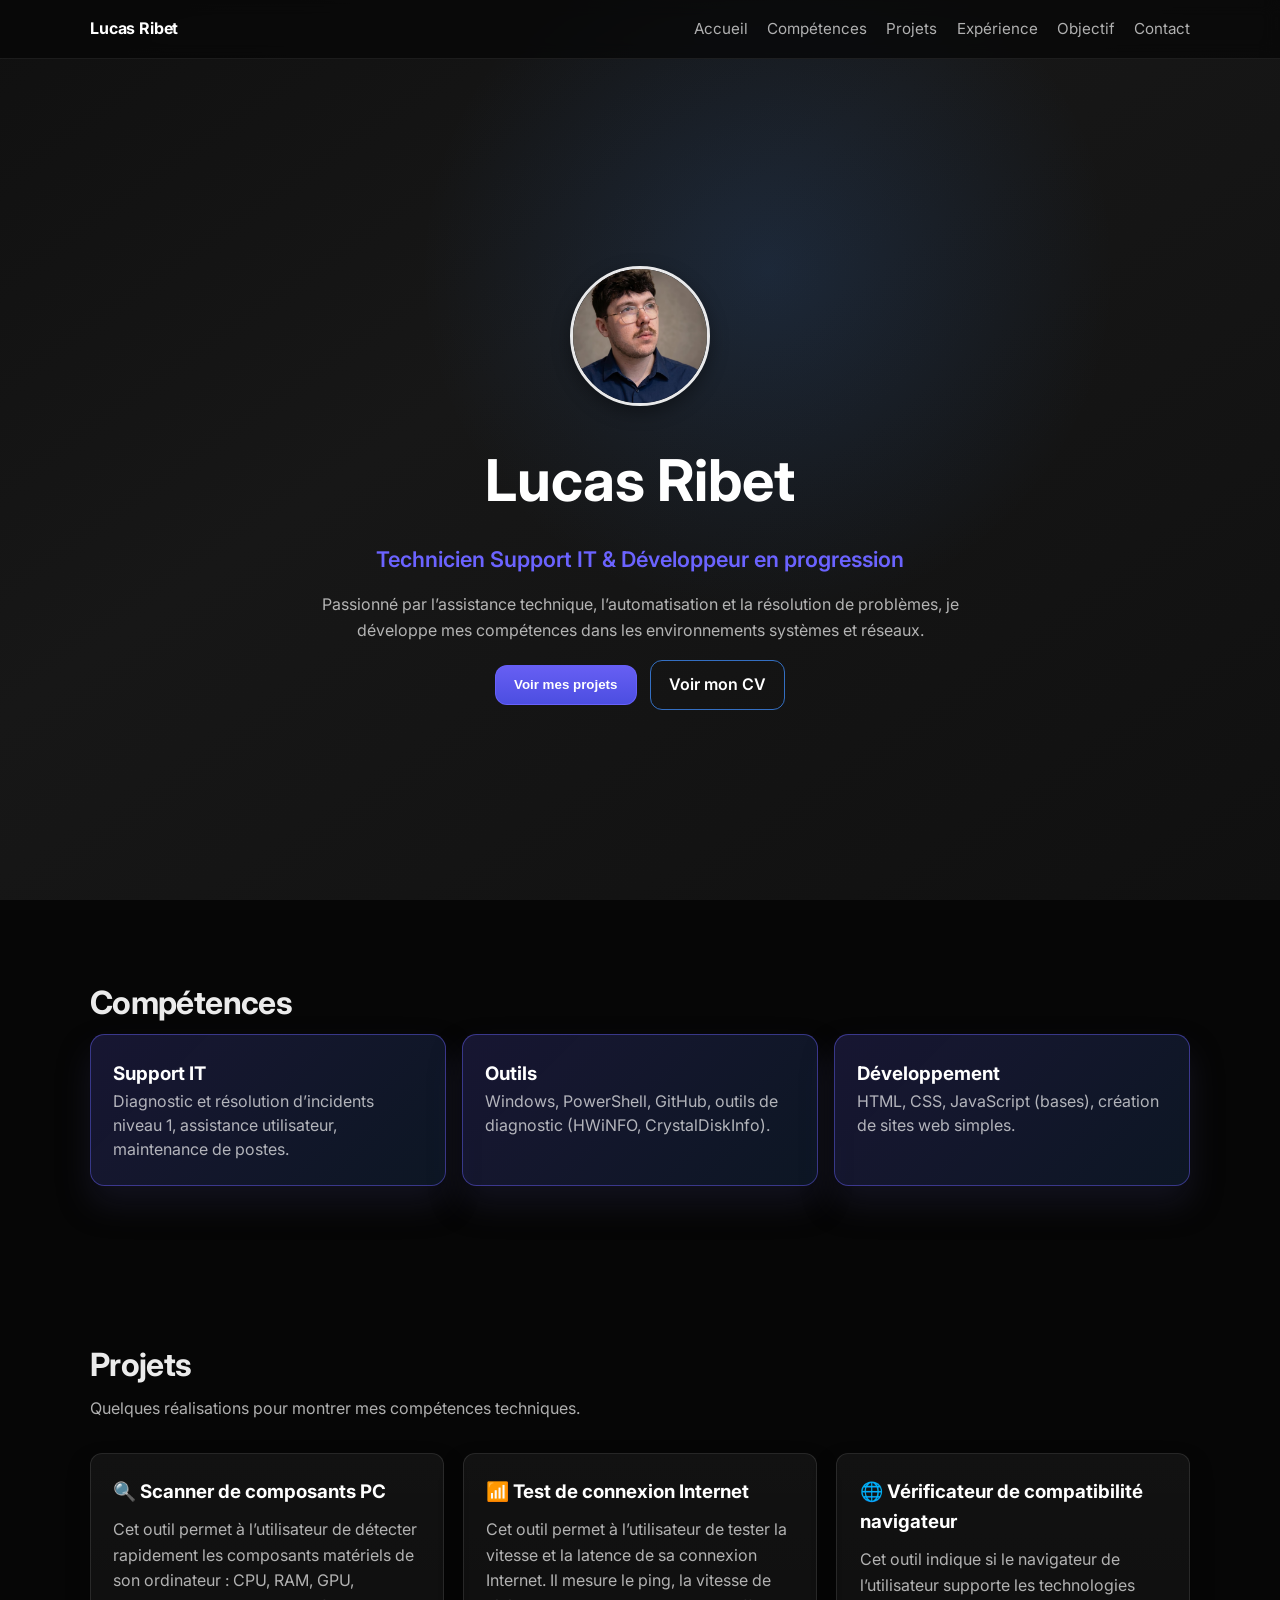
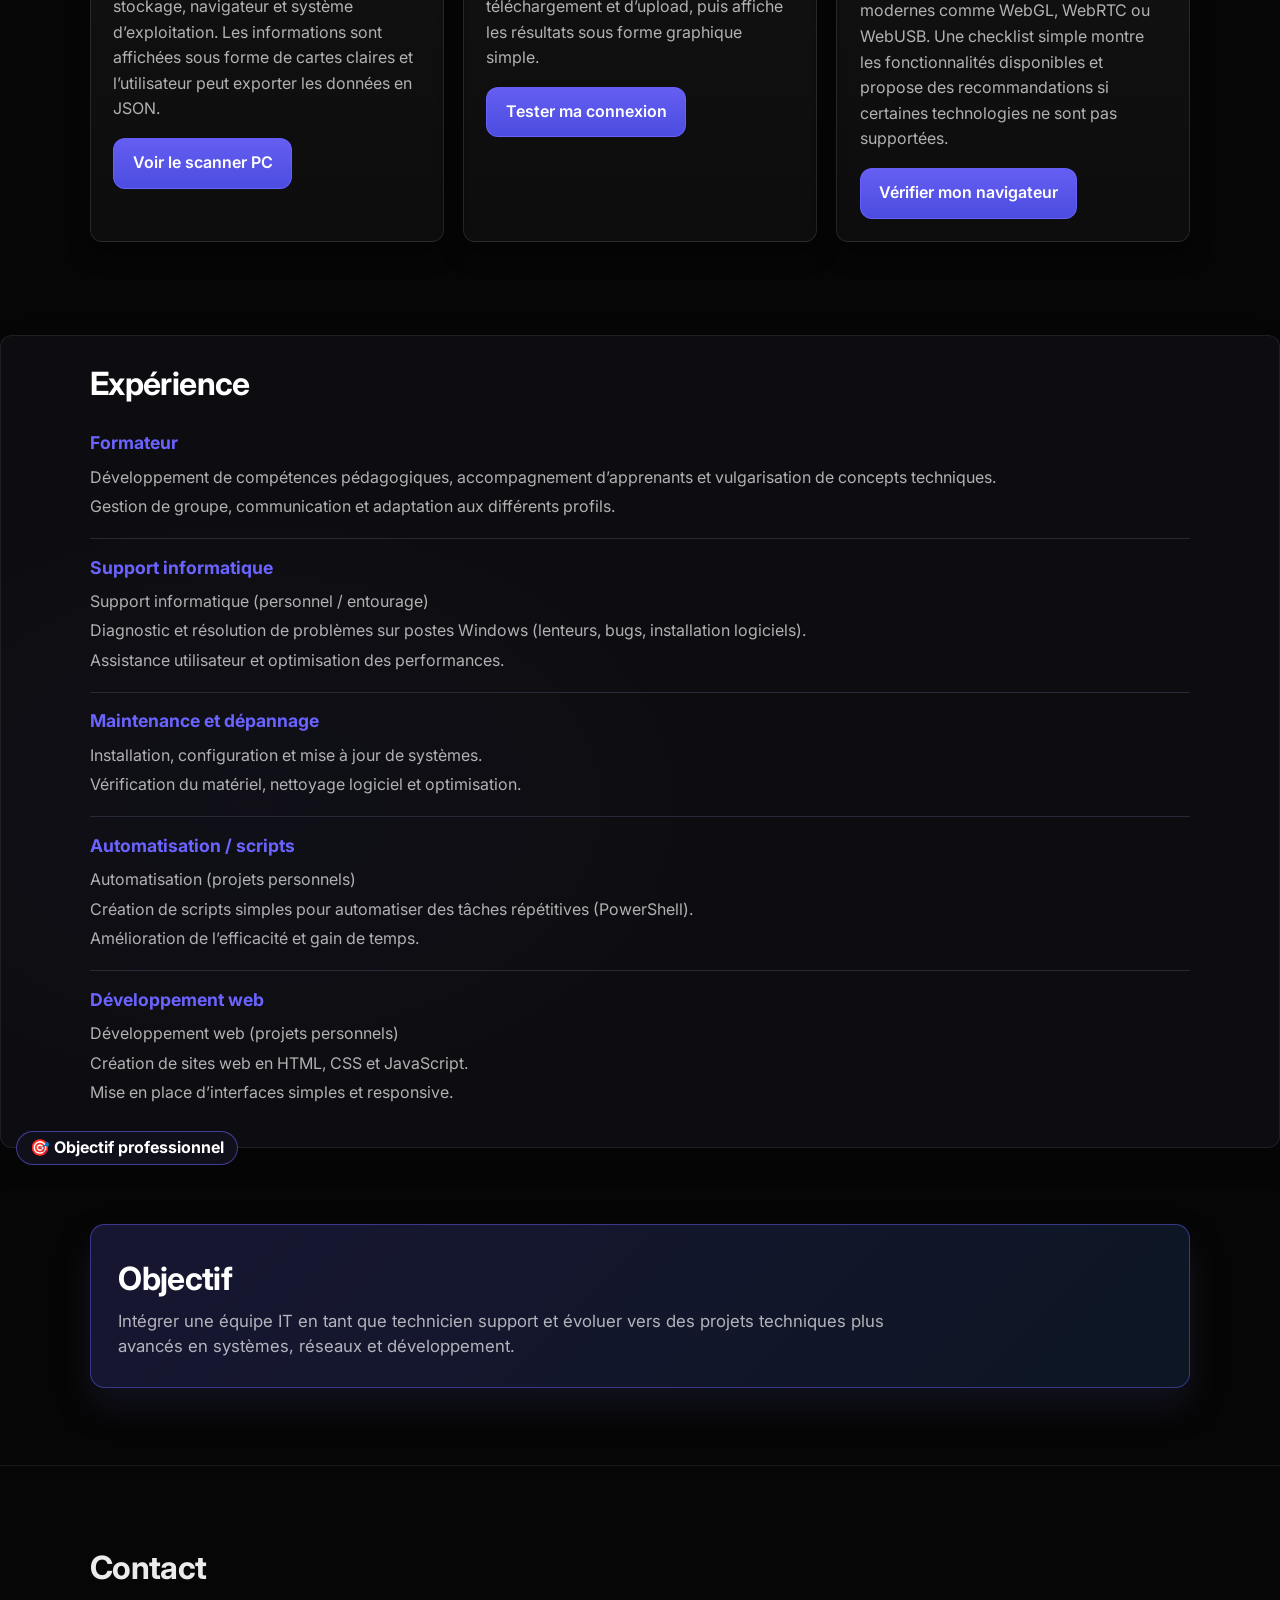
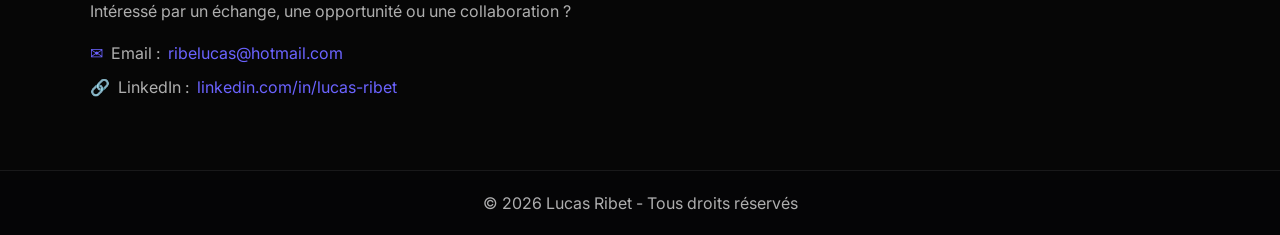
==== index.html @ 51b21b10 "cv5" ====
<!doctype html>
<html lang="fr">
  <head>
    <meta charset="UTF-8" />
    <meta name="viewport" content="width=device-width, initial-scale=1.0" />
    <title>Lucas Ribet - Technicien Support IT</title>
    <meta name="theme-color" content="#060606" />
    <link rel="preconnect" href="https://fonts.googleapis.com" />
    <link rel="preconnect" href="https://fonts.gstatic.com" crossorigin />
    <link
      href="https://fonts.googleapis.com/css2?family=Inter:wght@400;500;600;700;800&display=swap"
      rel="stylesheet"
    />
    <link rel="stylesheet" href="css/style.css" />
  </head>
  <body>
    <header class="navbar">
      <div class="container nav-inner">
        <a href="#" class="logo">Lucas Ribet</a>
        <nav>
          <a href="#hero" class="nav-link">Accueil</a>
          <a href="#skills" class="nav-link">Compétences</a>
          <a href="#projects" class="nav-link">Projets</a>
          <a href="#experience" class="nav-link">Expérience</a>
          <a href="#objective" class="nav-link">Objectif</a>
          <a href="#contact" class="nav-link">Contact</a>
        </nav>
        <button id="mobile-menu" aria-label="Ouvrir menu mobile">☰</button>
      </div>
    </header>

    <main>
      <!-- SECTION HERO -->
      <section id="hero" class="hero reveal">
        <div class="overlay"></div>
        <div class="hero-content container">
          <img
            src="img/ma_photo.png"
            alt="Photo de Lucas Ribet"
            class="profile-img"
          />
          <h1>Lucas Ribet</h1>
          <p class="subtitle">
            Technicien Support IT & Développeur en progression
          </p>
          <p class="description">
            Passionné par l’assistance technique, l’automatisation et la
            résolution de problèmes, je développe mes compétences dans les
            environnements systèmes et réseaux.
          </p>
          <div class="hero-buttons">
            <button id="btn-projects" class="btn primary">
              Voir mes projets
            </button>
            <a
              href="img/CV_Support_IT_Ribet.jpg"
              target="_blank"
              rel="noopener noreferrer"
              class="btn secondary"
              >Voir mon CV</a
            >
          </div>
        </div>
      </section>

      <!-- SECTION COMPETENCES -->
      <section id="skills" class="skills reveal">
        <div class="container">
          <h2>Compétences</h2>
          <div class="skill-grid">
            <article class="skill-card">
              <h3>Support IT</h3>
              <p>
                Diagnostic et résolution d’incidents niveau 1, assistance
                utilisateur, maintenance de postes.
              </p>
            </article>
            <article class="skill-card">
              <h3>Outils</h3>
              <p>
                Windows, PowerShell, GitHub, outils de diagnostic (HWiNFO,
                CrystalDiskInfo).
              </p>
            </article>
            <article class="skill-card">
              <h3>Développement</h3>
              <p>
                HTML, CSS, JavaScript (bases), création de sites web simples.
              </p>
            </article>
          </div>
        </div>
      </section>

      <!-- SECTION PROJETS -->
      <section id="projects" class="projects">
        <div class="container">
          <h2>Projets</h2>
          <p class="section-intro">
            Quelques réalisations pour montrer mes compétences techniques.
          </p>
          <div class="cards">
            <article class="card reveal">
              <h3>🔍 Scanner de composants PC</h3>
              <p>
                Cet outil permet à l’utilisateur de détecter rapidement les
                composants matériels de son ordinateur : CPU, RAM, GPU,
                stockage, navigateur et système d’exploitation. Les informations
                sont affichées sous forme de cartes claires et l’utilisateur
                peut exporter les données en JSON.
              </p>
              <a href="scanner-pc.html" class="btn tertiary"
                >Voir le scanner PC</a
              >
            </article>

            <article class="card reveal">
              <h3>📶 Test de connexion Internet</h3>
              <p>
                Cet outil permet à l’utilisateur de tester la vitesse et la
                latence de sa connexion Internet. Il mesure le ping, la vitesse
                de téléchargement et d’upload, puis affiche les résultats sous
                forme graphique simple.
              </p>
              <a href="test-connexion.html" class="btn tertiary"
                >Tester ma connexion</a
              >
            </article>

            <article class="card reveal">
              <h3>🌐 Vérificateur de compatibilité navigateur</h3>
              <p>
                Cet outil indique si le navigateur de l’utilisateur supporte les
                technologies modernes comme WebGL, WebRTC ou WebUSB. Une
                checklist simple montre les fonctionnalités disponibles et
                propose des recommandations si certaines technologies ne sont
                pas supportées.
              </p>
              <a href="compatibilite-navigateur.html" class="btn tertiary"
                >Vérifier mon navigateur</a
              >
            </article>
          </div>
        </div>
      </section>

      <!-- SECTION EXPERIENCE -->
      <section id="experience" class="experience reveal">
        <div class="container">
          <h2>Expérience</h2>

          <article class="experience-block">
            <h3>Formateur</h3>
            <p>
              Développement de compétences pédagogiques, accompagnement
              d’apprenants et vulgarisation de concepts techniques.
            </p>
            <p>
              Gestion de groupe, communication et adaptation aux différents
              profils.
            </p>
          </article>

          <article class="experience-block">
            <h3>Support informatique</h3>
            <p>Support informatique (personnel / entourage)</p>
            <p>
              Diagnostic et résolution de problèmes sur postes Windows
              (lenteurs, bugs, installation logiciels).
            </p>
            <p>Assistance utilisateur et optimisation des performances.</p>
          </article>

          <article class="experience-block">
            <h3>Maintenance et dépannage</h3>
            <p>Installation, configuration et mise à jour de systèmes.</p>
            <p>Vérification du matériel, nettoyage logiciel et optimisation.</p>
          </article>

          <article class="experience-block">
            <h3>Automatisation / scripts</h3>
            <p>Automatisation (projets personnels)</p>
            <p>
              Création de scripts simples pour automatiser des tâches
              répétitives (PowerShell).
            </p>
            <p>Amélioration de l’efficacité et gain de temps.</p>
          </article>

          <article class="experience-block">
            <h3>Développement web</h3>
            <p>Développement web (projets personnels)</p>
            <p>Création de sites web en HTML, CSS et JavaScript.</p>
            <p>Mise en place d’interfaces simples et responsive.</p>
          </article>
        </div>
      </section>

      <!-- SECTION OBJECTIF -->
      <section id="objective" class="objective reveal">
        <div class="container">
          <h2>Objectif</h2>
          <p>
            Intégrer une équipe IT en tant que technicien support et évoluer
            vers des projets techniques plus avancés en systèmes, réseaux et
            développement.
          </p>
        </div>
      </section>

      <!-- SECTION CONTACT -->
      <section id="contact" class="contact reveal">
        <div class="container">
          <h2>Contact</h2>
          <p>
            Intéressé par un échange, une opportunité ou une collaboration ?
          </p>
          <div class="contact-info">
            <p>
              Email :
              <a href="mailto:ribelucas@hotmail.com">ribelucas@hotmail.com</a>
            </p>
            <p>
              LinkedIn :
              <a
                href="https://www.linkedin.com/in/lucas-ribet-5ab625341"
                target="_blank"
                rel="noopener noreferrer"
                >linkedin.com/in/lucas-ribet</a
              >
            </p>
          </div>
        </div>
      </section>
    </main>

    <footer class="footer">
      <div class="container">© 2026 Lucas Ribet - Tous droits réservés</div>
    </footer>

    <script src="js/script.js"></script>
  </body>
</html>
---- css/style.css ----
/* style.css - Style moderne pour portfolio IT junior */
:root {
  --bg: #060606;
  --surface: rgba(255, 255, 255, 0.04);
  --surface-2: rgba(255, 255, 255, 0.06);
  --text: rgba(255, 255, 255, 0.92);
  --muted: rgba(255, 255, 255, 0.68);
  --primary: #6b63ff;
  --primary-2: #3f8efc;
  --white: #ffffff;
  --radius: 12px;
  --shadow: 0 20px 45px rgba(0, 0, 0, 0.28);
  --ring: 0 0 0 4px rgba(107, 99, 255, 0.22);
  --section-pad: clamp(3.2rem, 6vw, 5rem);
}

* {
  margin: 0;
  padding: 0;
  box-sizing: border-box;
}

body {
  font-family: "Inter", "Segoe UI", Arial, sans-serif;
  line-height: 1.6;
  color: var(--text);
  background: radial-gradient(
      900px 600px at 65% 10%,
      rgba(63, 142, 252, 0.12),
      transparent 55%
    ),
    radial-gradient(
      900px 600px at 20% 70%,
      rgba(107, 99, 255, 0.1),
      transparent 50%
    ),
    var(--bg);
}

.container {
  width: min(1100px, 92vw);
  margin: 0 auto;
}

.container > h2 {
  letter-spacing: -0.02em;
}

.container > p {
  max-width: 72ch;
}

a {
  color: var(--primary-2);
}

a:focus-visible,
button:focus-visible,
.btn:focus-visible {
  outline: none;
  box-shadow: var(--ring);
}

.btn:active {
  transform: translateY(0);
}

.btn.secondary {
  background: transparent;
  border-color: rgba(63, 142, 252, 0.75);
  color: var(--white);
}

.btn.secondary:hover,
.btn.secondary:focus {
  border-color: rgba(107, 99, 255, 0.75);
}

.navbar {
  position: fixed;
  width: 100%;
  top: 0;
  left: 0;
  z-index: 20;
  background: rgba(6, 6, 6, 0.72);
  backdrop-filter: blur(8px);
  border-bottom: 1px solid rgba(255, 255, 255, 0.08);
}

.nav-inner {
  display: flex;
  align-items: center;
  justify-content: space-between;
  padding: 0.8rem 0;
}

.logo {
  color: var(--white);
  font-weight: 700;
  text-decoration: none;
  letter-spacing: -0.01em;
}

nav {
  display: flex;
  gap: 1.2rem;
}

.nav-link {
  color: var(--muted);
  text-decoration: none;
  font-size: 0.95rem;
  position: relative;
  padding: 0.25rem 0;
}

.nav-link:hover,
.nav-link:focus {
  color: var(--white);
}

.nav-link::after {
  content: "";
  position: absolute;
  left: 0;
  bottom: -4px;
  width: 0;
  height: 2px;
  background: var(--primary);
  transition: width 0.25s ease;
}

.nav-link:hover::after,
.nav-link:focus::after {
  width: 100%;
}

#mobile-menu {
  display: none;
  font-size: 1.25rem;
  color: var(--white);
  background: none;
  border: none;
  padding: 0.45rem 0.6rem;
  border-radius: 10px;
}

.hero {
  min-height: 100vh;
  display: grid;
  place-items: center;
  position: relative;
  background: linear-gradient(145deg, #101010, #171717 40%, #101010);
  padding-top: 4.75rem;
}

.reveal {
  opacity: 0;
  transform: translateY(18px);
  transition:
    opacity 0.6s ease,
    transform 0.6s ease;
}

.reveal-visible {
  opacity: 1;
  transform: translateY(0);
}

.overlay {
  position: absolute;
  inset: 0;
  background: radial-gradient(
    circle at 60% 30%,
    rgba(63, 142, 252, 0.15),
    transparent 35%
  );
  pointer-events: none;
}

.hero-content {
  position: relative;
  text-align: center;
  z-index: 1;
  gap: 1rem;
  max-width: 720px;
  display: grid;
}

.profile-img {
  width: 140px;
  height: 140px;
  border-radius: 50%;
  object-fit: cover;
  border: 3px solid rgba(255, 255, 255, 0.9);
  box-shadow: 0 6px 18px rgba(0, 0, 0, 0.38);
  margin: 0 auto 0.75rem;
}

.hero h1 {
  font-size: clamp(2rem, 6vw, 3.6rem);
  color: var(--white);
}

.subtitle {
  color: var(--primary);
  font-weight: 600;
  font-size: clamp(1rem, 2vw, 1.35rem);
}

.description {
  color: var(--muted);
  font-size: 1rem;
}

.hero-buttons {
  display: flex;
  align-items: center;
  justify-content: center;
  gap: 0.8rem;
  flex-wrap: wrap;
}

.btn {
  display: inline-flex;
  align-items: center;
  justify-content: center;
  padding: 0.72rem 1.15rem;
  border-radius: var(--radius);
  font-weight: 600;
  border: 1px solid transparent;
  background: var(--surface);
  color: var(--white);
  text-decoration: none;
  transition:
    transform 0.2s ease,
    box-shadow 0.2s ease,
    border-color 0.2s ease;
  cursor: pointer;
}

.btn:hover,
.btn:focus {
  transform: translateY(-2px);
  box-shadow: var(--shadow);
}

.btn.primary {
  background: linear-gradient(
    180deg,
    rgba(107, 99, 255, 0.95),
    rgba(79, 81, 236, 0.95)
  );
  border-color: rgba(107, 99, 255, 0.8);
}

.btn.tertiary {
  background: linear-gradient(
    180deg,
    rgba(107, 99, 255, 0.95),
    rgba(79, 81, 236, 0.95)
  );
  border-color: rgba(107, 99, 255, 0.8);
  color: var(--white);
}

.skills,
.experience,
.objective,
.projects {
  padding: var(--section-pad) 0;
}

.skills h2,
.experience h2,
.objective h2,
.projects h2,
.contact h2 {
  font-size: 2rem;
  margin-bottom: 0.35rem;
}

.skill-grid {
  display: grid;
  gap: 1rem;
  grid-template-columns: repeat(auto-fit, minmax(220px, 1fr));
}

.skill-card {
  background: linear-gradient(
    135deg,
    rgba(106, 99, 255, 0.18),
    rgba(63, 142, 252, 0.12)
  );
  border: 1px solid rgba(107, 99, 255, 0.45);
  border-radius: calc(var(--radius) * 1.2);
  padding: 1.5rem 1.4rem;
  box-shadow: 0 18px 32px rgba(41, 41, 74, 0.35);
  position: relative;
  transition:
    transform 0.2s ease,
    box-shadow 0.2s ease,
    border-color 0.2s ease;
}

.skill-card:hover {
  transform: translateY(-4px);
  border-color: rgba(107, 99, 255, 0.65);
  box-shadow: 0 22px 44px rgba(0, 0, 0, 0.35);
}

.objective .container {
  background: linear-gradient(
    135deg,
    rgba(106, 99, 255, 0.18),
    rgba(63, 142, 252, 0.12)
  );
  border: 1px solid rgba(107, 99, 255, 0.45);
  border-radius: calc(var(--radius) * 1.2);
  padding: clamp(1.25rem, 3vw, 1.7rem);
  box-shadow: 0 18px 32px rgba(41, 41, 74, 0.35);
  position: relative;
}

.objective::before {
  content: "🎯 Objectif professionnel";
  position: absolute;
  top: -1.05rem;
  left: 1rem;
  background: #10101a;
  padding: 0.2rem 0.8rem;
  border-radius: 999px;
  font-weight: 700;
  color: var(--white);
  border: 1px solid rgba(107, 99, 255, 0.55);
}

.objective p {
  color: #e8eafb;
  font-size: 1.05rem;
  line-height: 1.7;
  max-width: 820px;
  margin-top: 0.35rem;
}

.experience {
  background: rgba(16, 16, 22, 0.75);
  border: 1px solid rgba(255, 255, 255, 0.08);
  border-radius: var(--radius);
  padding: 1.4rem 1.4rem;
  box-shadow: 0 12px 28px rgba(0, 0, 0, 0.24);
  margin-top: 1rem;
}

.experience-block {
  padding: 0.9rem 0;
  border-bottom: 1px solid #272a36;
}

.experience-block:last-child {
  border-bottom: none;
}

.experience-block h3 {
  color: var(--primary);
  font-size: 1.1rem;
  margin-bottom: 0.45rem;
}

.experience-block p {
  color: var(--muted);
  line-height: 1.55;
  margin-bottom: 0.35rem;
}

.skill-card h3,
.experience h2,
.objective h2 {
  color: #fff;
}

.skill-card p,
.experience p,
.objective p {
  color: var(--muted);
  line-height: 1.5;
}

.projects h2,
.contact h2 {
  font-size: 2rem;
  margin-bottom: 0.35rem;
}

.section-intro {
  color: var(--muted);
  margin-bottom: 2rem;
}

.cards {
  display: grid;
  gap: 1.2rem;
  grid-template-columns: repeat(auto-fit, minmax(240px, 1fr));
}

.card {
  background: linear-gradient(
    180deg,
    rgba(255, 255, 255, 0.05),
    rgba(255, 255, 255, 0.03)
  );
  border: 1px solid rgba(255, 255, 255, 0.1);
  padding: 1.4rem;
  border-radius: var(--radius);
  box-shadow: 0 12px 22px rgba(0, 0, 0, 0.35);
  transform: translateY(30px);
  opacity: 0;
  transition:
    transform 0.3s ease,
    opacity 0.6s ease,
    border-color 0.3s ease,
    box-shadow 0.3s ease;
}

.card:hover {
  transform: translateY(-6px);
  border-color: var(--primary);
  box-shadow: 0 22px 44px rgba(0, 0, 0, 0.5);
}

.card.reveal-visible {
  transform: translateY(0);
  opacity: 1;
}

.card h3 {
  margin-bottom: 0.65rem;
  color: var(--white);
}

.card p {
  color: var(--muted);
  margin-bottom: 1rem;
}

.card .btn {
  width: max-content;
}

.contact {
  padding: var(--section-pad) 0 calc(var(--section-pad) - 1rem);
  border-top: 1px solid rgba(255, 255, 255, 0.08);
}

.contact p {
  color: var(--muted);
  margin-bottom: 1rem;
}

.contact-info p {
  margin-bottom: 0.55rem;
  display: flex;
  align-items: center;
  gap: 0.5rem;
}

.contact-info p:nth-child(1)::before {
  content: "✉";
  color: var(--primary);
}

.contact-info p:nth-child(2)::before {
  content: "🔗";
  color: var(--primary);
}

.contact-info a {
  color: var(--primary);
  text-decoration: none;
}

.contact-info a:hover {
  text-decoration: underline;
}

.footer {
  padding: 1.2rem 0;
  text-align: center;
  border-top: 1px solid rgba(255, 255, 255, 0.08);
  color: var(--muted);
  background: #050506;
}

@media (max-width: 768px) {
  .nav-inner {
    gap: 1rem;
  }

  nav {
    display: none;
    position: absolute;
    top: 60px;
    right: 16px;
    flex-direction: column;
    background: rgba(10, 10, 13, 0.92);
    border-radius: 10px;
    padding: 0.8rem;
    border: 1px solid rgba(255, 255, 255, 0.1);
    box-shadow: var(--shadow);
    min-width: 200px;
  }

  .nav-open nav {
    display: flex;
  }

  #mobile-menu {
    display: block;
  }

  .hero-content {
    gap: 0.7rem;
  }

  .hero h1 {
    font-size: clamp(2rem, 8vw, 2.6rem);
  }

  .projects {
    padding-top: 3.5rem;
  }
}

html {
  scroll-behavior: smooth;
}
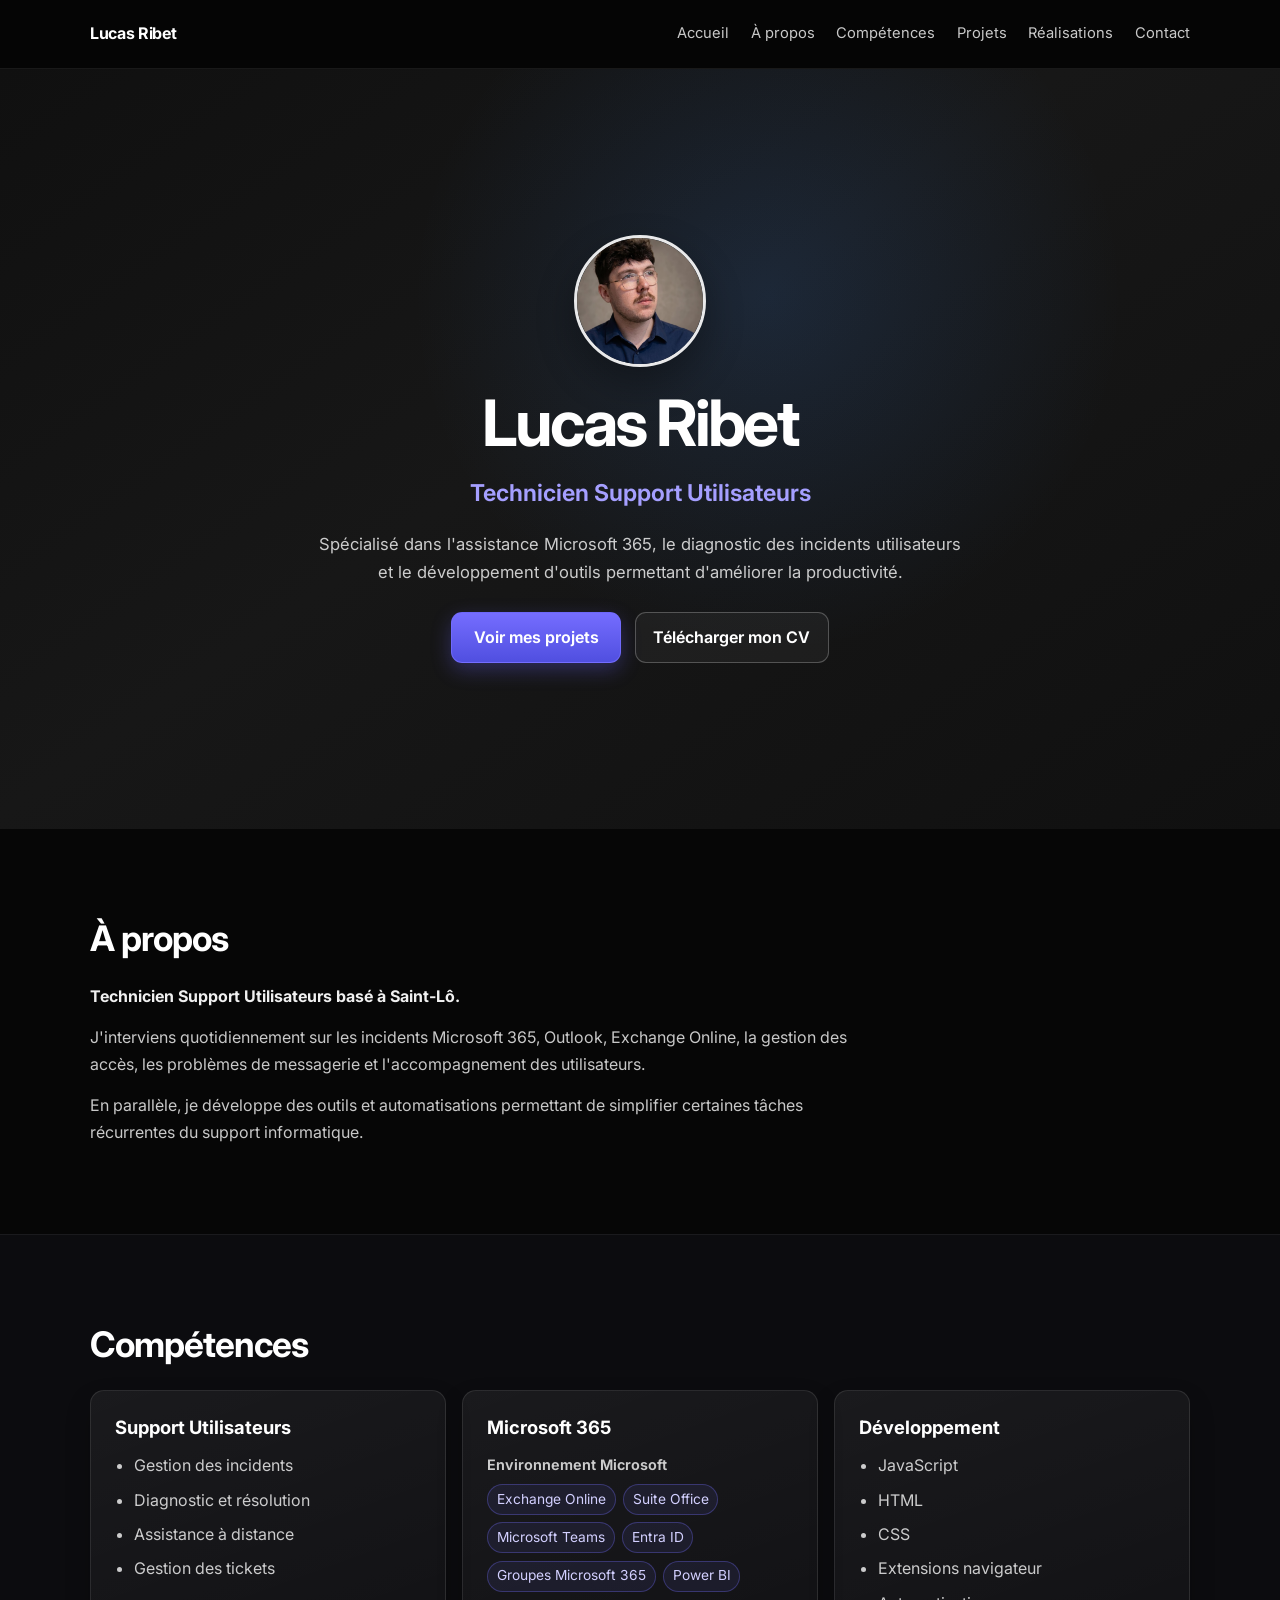
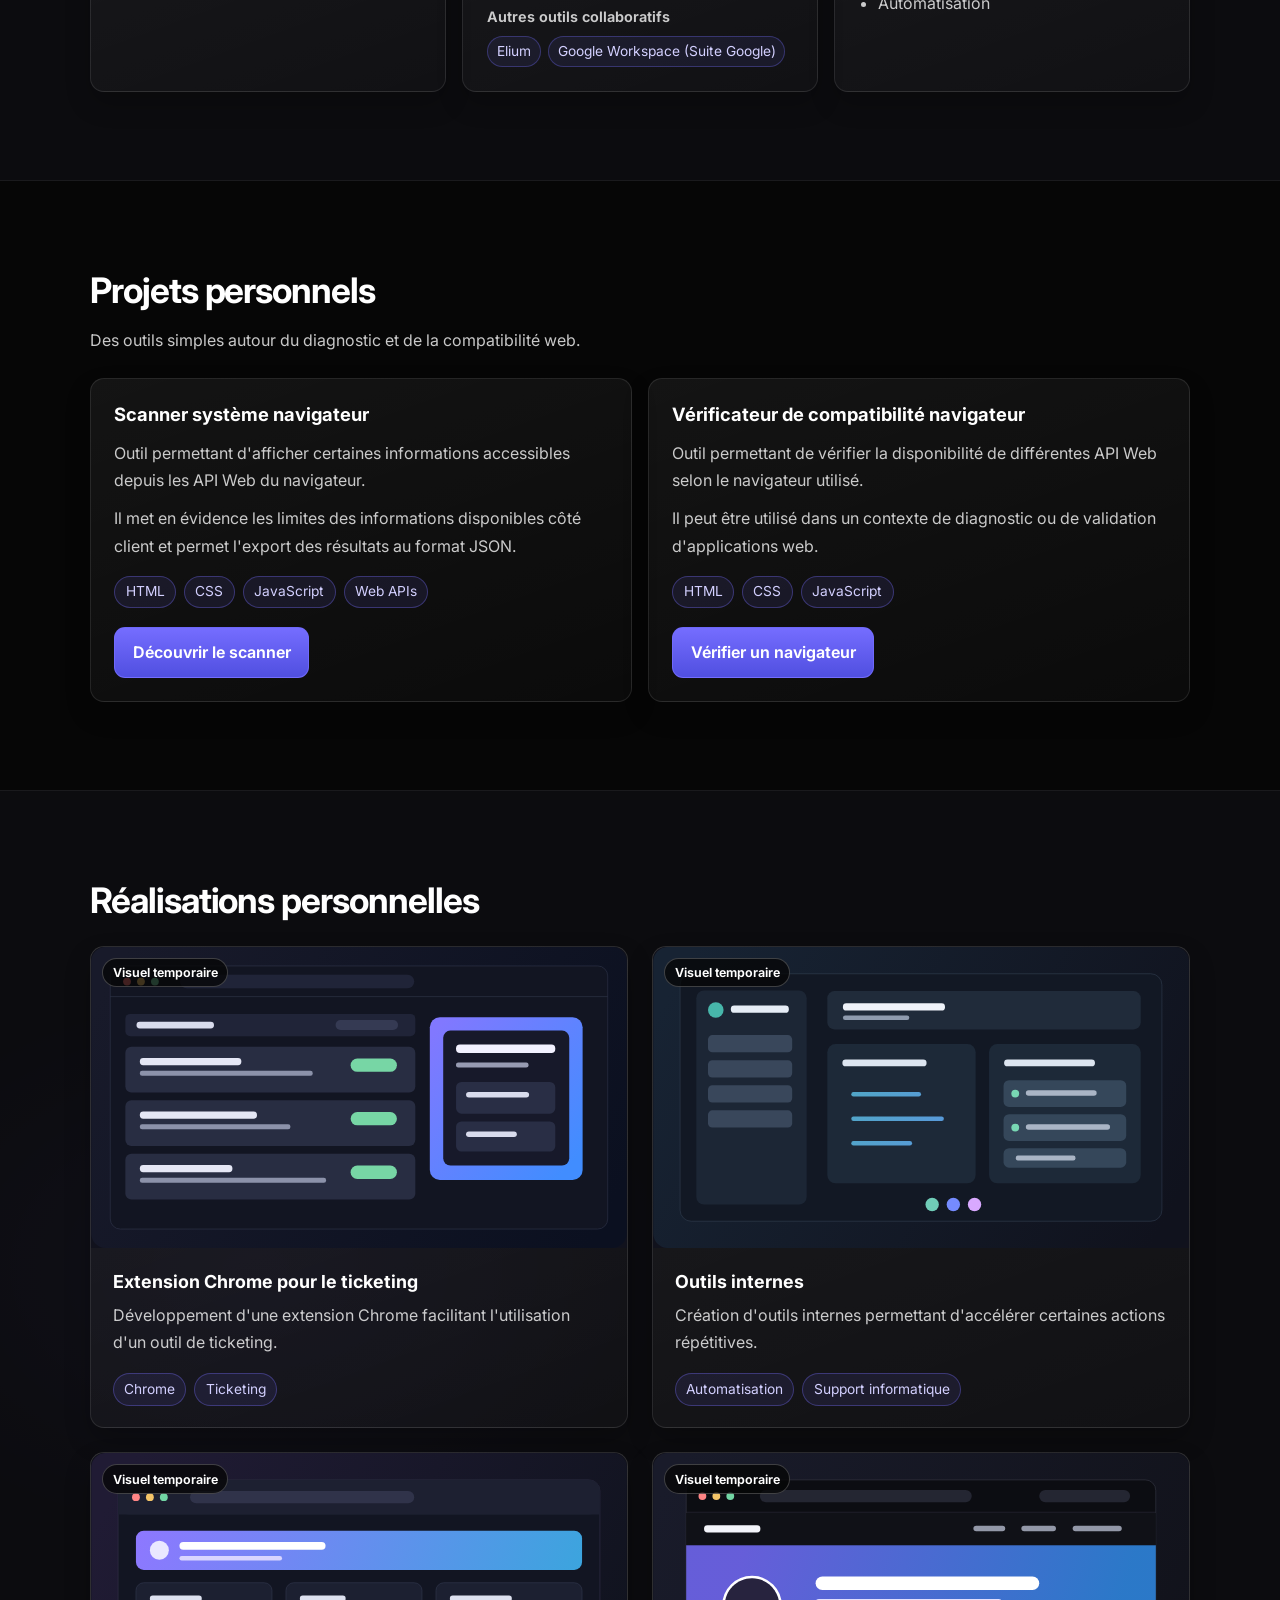
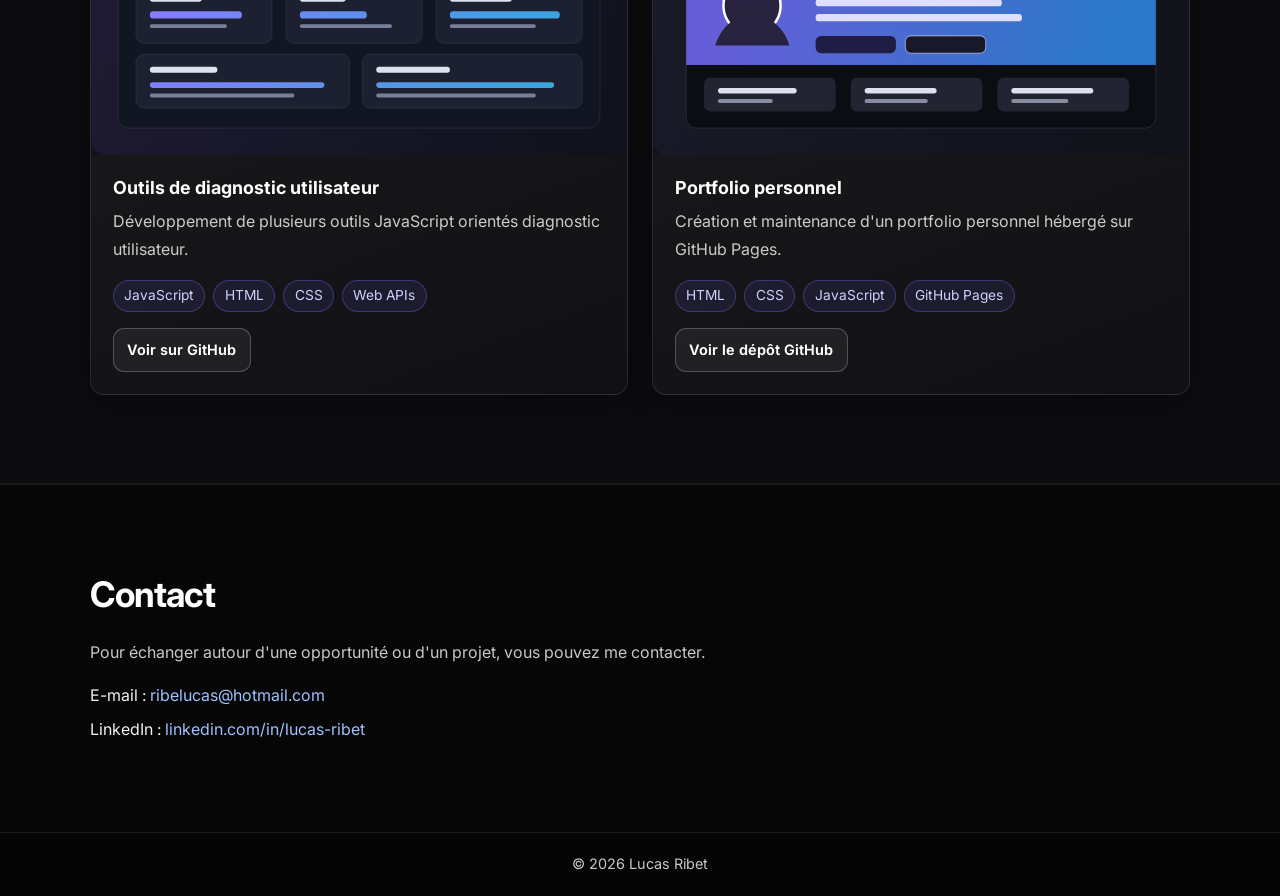
==== commit d3e349f0: "Refond le portfolio autour du support utilisateurs Co-authored-by: Copilot <223556219+Copilot@users." ====
--- a/index.html
+++ b/index.html
@@ -1,243 +1,356 @@
-<!doctype html>
-<html lang="fr">
-  <head>
-    <meta charset="UTF-8" />
-    <meta name="viewport" content="width=device-width, initial-scale=1.0" />
-    <title>Lucas Ribet - Technicien Support IT</title>
-    <meta name="theme-color" content="#060606" />
-    <link rel="preconnect" href="https://fonts.googleapis.com" />
-    <link rel="preconnect" href="https://fonts.gstatic.com" crossorigin />
-    <link
-      href="https://fonts.googleapis.com/css2?family=Inter:wght@400;500;600;700;800&display=swap"
-      rel="stylesheet"
-    />
-    <link rel="stylesheet" href="css/style.css" />
-  </head>
-  <body>
-    <header class="navbar">
-      <div class="container nav-inner">
-        <a href="#" class="logo">Lucas Ribet</a>
-        <nav>
-          <a href="#hero" class="nav-link">Accueil</a>
-          <a href="#skills" class="nav-link">Compétences</a>
-          <a href="#projects" class="nav-link">Projets</a>
-          <a href="#experience" class="nav-link">Expérience</a>
-          <a href="#objective" class="nav-link">Objectif</a>
-          <a href="#contact" class="nav-link">Contact</a>
-        </nav>
-        <button id="mobile-menu" aria-label="Ouvrir menu mobile">☰</button>
-      </div>
-    </header>
-
-    <main>
-      <!-- SECTION HERO -->
-      <section id="hero" class="hero reveal">
-        <div class="overlay"></div>
-        <div class="hero-content container">
-          <img
-            src="img/ma_photo.png"
-            alt="Photo de Lucas Ribet"
-            class="profile-img"
-          />
-          <h1>Lucas Ribet</h1>
-          <p class="subtitle">
-            Technicien Support IT & Développeur en progression
-          </p>
-          <p class="description">
-            Passionné par l’assistance technique, l’automatisation et la
-            résolution de problèmes, je développe mes compétences dans les
-            environnements systèmes et réseaux.
-          </p>
-          <div class="hero-buttons">
-            <button id="btn-projects" class="btn primary">
-              Voir mes projets
-            </button>
-            <a
-              href="img/CV_Support_IT_Ribet.jpg"
-              target="_blank"
-              rel="noopener noreferrer"
-              class="btn secondary"
-              >Voir mon CV</a
-            >
-          </div>
-        </div>
-      </section>
-
-      <!-- SECTION COMPETENCES -->
-      <section id="skills" class="skills reveal">
-        <div class="container">
-          <h2>Compétences</h2>
-          <div class="skill-grid">
-            <article class="skill-card">
-              <h3>Support IT</h3>
-              <p>
-                Diagnostic et résolution d’incidents niveau 1, assistance
-                utilisateur, maintenance de postes.
-              </p>
-            </article>
-            <article class="skill-card">
-              <h3>Outils</h3>
-              <p>
-                Windows, PowerShell, GitHub, outils de diagnostic (HWiNFO,
-                CrystalDiskInfo).
-              </p>
-            </article>
-            <article class="skill-card">
-              <h3>Développement</h3>
-              <p>
-                HTML, CSS, JavaScript (bases), création de sites web simples.
-              </p>
-            </article>
-          </div>
-        </div>
-      </section>
-
-      <!-- SECTION PROJETS -->
-      <section id="projects" class="projects">
-        <div class="container">
-          <h2>Projets</h2>
-          <p class="section-intro">
-            Quelques réalisations pour montrer mes compétences techniques.
-          </p>
-          <div class="cards">
-            <article class="card reveal">
-              <h3>🔍 Scanner de composants PC</h3>
-              <p>
-                Cet outil permet à l’utilisateur de détecter rapidement les
-                composants matériels de son ordinateur : CPU, RAM, GPU,
-                stockage, navigateur et système d’exploitation. Les informations
-                sont affichées sous forme de cartes claires et l’utilisateur
-                peut exporter les données en JSON.
-              </p>
-              <a href="scanner-pc.html" class="btn tertiary"
-                >Voir le scanner PC</a
-              >
-            </article>
-
-            <article class="card reveal">
-              <h3>📶 Test de connexion Internet</h3>
-              <p>
-                Cet outil permet à l’utilisateur de tester la vitesse et la
-                latence de sa connexion Internet. Il mesure le ping, la vitesse
-                de téléchargement et d’upload, puis affiche les résultats sous
-                forme graphique simple.
-              </p>
-              <a href="test-connexion.html" class="btn tertiary"
-                >Tester ma connexion</a
-              >
-            </article>
-
-            <article class="card reveal">
-              <h3>🌐 Vérificateur de compatibilité navigateur</h3>
-              <p>
-                Cet outil indique si le navigateur de l’utilisateur supporte les
-                technologies modernes comme WebGL, WebRTC ou WebUSB. Une
-                checklist simple montre les fonctionnalités disponibles et
-                propose des recommandations si certaines technologies ne sont
-                pas supportées.
-              </p>
-              <a href="compatibilite-navigateur.html" class="btn tertiary"
-                >Vérifier mon navigateur</a
-              >
-            </article>
-          </div>
-        </div>
-      </section>
-
-      <!-- SECTION EXPERIENCE -->
-      <section id="experience" class="experience reveal">
-        <div class="container">
-          <h2>Expérience</h2>
-
-          <article class="experience-block">
-            <h3>Formateur</h3>
-            <p>
-              Développement de compétences pédagogiques, accompagnement
-              d’apprenants et vulgarisation de concepts techniques.
-            </p>
-            <p>
-              Gestion de groupe, communication et adaptation aux différents
-              profils.
-            </p>
-          </article>
-
-          <article class="experience-block">
-            <h3>Support informatique</h3>
-            <p>Support informatique (personnel / entourage)</p>
-            <p>
-              Diagnostic et résolution de problèmes sur postes Windows
-              (lenteurs, bugs, installation logiciels).
-            </p>
-            <p>Assistance utilisateur et optimisation des performances.</p>
-          </article>
-
-          <article class="experience-block">
-            <h3>Maintenance et dépannage</h3>
-            <p>Installation, configuration et mise à jour de systèmes.</p>
-            <p>Vérification du matériel, nettoyage logiciel et optimisation.</p>
-          </article>
-
-          <article class="experience-block">
-            <h3>Automatisation / scripts</h3>
-            <p>Automatisation (projets personnels)</p>
-            <p>
-              Création de scripts simples pour automatiser des tâches
-              répétitives (PowerShell).
-            </p>
-            <p>Amélioration de l’efficacité et gain de temps.</p>
-          </article>
-
-          <article class="experience-block">
-            <h3>Développement web</h3>
-            <p>Développement web (projets personnels)</p>
-            <p>Création de sites web en HTML, CSS et JavaScript.</p>
-            <p>Mise en place d’interfaces simples et responsive.</p>
-          </article>
-        </div>
-      </section>
-
-      <!-- SECTION OBJECTIF -->
-      <section id="objective" class="objective reveal">
-        <div class="container">
-          <h2>Objectif</h2>
-          <p>
-            Intégrer une équipe IT en tant que technicien support et évoluer
-            vers des projets techniques plus avancés en systèmes, réseaux et
-            développement.
-          </p>
-        </div>
-      </section>
-
-      <!-- SECTION CONTACT -->
-      <section id="contact" class="contact reveal">
-        <div class="container">
-          <h2>Contact</h2>
-          <p>
-            Intéressé par un échange, une opportunité ou une collaboration ?
-          </p>
-          <div class="contact-info">
-            <p>
-              Email :
-              <a href="mailto:ribelucas@hotmail.com">ribelucas@hotmail.com</a>
-            </p>
-            <p>
-              LinkedIn :
-              <a
-                href="https://www.linkedin.com/in/lucas-ribet-5ab625341"
-                target="_blank"
-                rel="noopener noreferrer"
-                >linkedin.com/in/lucas-ribet</a
-              >
-            </p>
-          </div>
-        </div>
-      </section>
-    </main>
-
-    <footer class="footer">
-      <div class="container">© 2026 Lucas Ribet - Tous droits réservés</div>
-    </footer>
-
-    <script src="js/script.js"></script>
-  </body>
-</html>
+<!doctype html>
+<html lang="fr">
+  <head>
+    <meta charset="UTF-8" />
+    <meta name="viewport" content="width=device-width, initial-scale=1.0" />
+    <meta
+      name="description"
+      content="Lucas Ribet, Technicien Support Utilisateurs à Saint-Lô, spécialisé dans l'assistance Microsoft 365, le diagnostic et l'automatisation."
+    />
+    <meta name="theme-color" content="#060606" />
+    <title>Lucas Ribet - Technicien Support Utilisateurs</title>
+    <link rel="preconnect" href="https://fonts.googleapis.com" />
+    <link rel="preconnect" href="https://fonts.gstatic.com" crossorigin />
+    <link
+      href="https://fonts.googleapis.com/css2?family=Inter:wght@400;500;600;700;800&display=swap"
+      rel="stylesheet"
+    />
+    <link rel="stylesheet" href="css/portfolio.css" />
+  </head>
+  <body>
+    <header class="navbar">
+      <div class="container nav-inner">
+        <a href="#hero" class="logo">Lucas Ribet</a>
+        <button
+          id="mobile-menu"
+          type="button"
+          aria-label="Ouvrir le menu de navigation"
+          aria-expanded="false"
+          aria-controls="main-navigation"
+        >
+          <span aria-hidden="true">☰</span>
+        </button>
+        <nav id="main-navigation" aria-label="Navigation principale">
+          <a href="#hero" class="nav-link">Accueil</a>
+          <a href="#about" class="nav-link">À propos</a>
+          <a href="#skills" class="nav-link">Compétences</a>
+          <a href="#projects" class="nav-link">Projets</a>
+          <a href="#achievements" class="nav-link">Réalisations</a>
+          <a href="#contact" class="nav-link">Contact</a>
+        </nav>
+      </div>
+    </header>
+
+    <main>
+      <!-- Présentation et actions principales -->
+      <section id="hero" class="hero">
+        <div class="overlay" aria-hidden="true"></div>
+        <div class="hero-content container">
+          <img
+            src="img/ma_photo.png"
+            alt="Photo de Lucas Ribet"
+            class="profile-img"
+          />
+          <h1>Lucas Ribet</h1>
+          <p class="subtitle">Technicien Support Utilisateurs</p>
+          <p class="description">
+            Spécialisé dans l'assistance Microsoft 365, le diagnostic des
+            incidents utilisateurs et le développement d'outils permettant
+            d'améliorer la productivité.
+          </p>
+          <div class="hero-buttons">
+            <a
+              href="https://github.com/WindIIO"
+              class="btn primary"
+              target="_blank"
+              rel="noopener noreferrer"
+              >Voir mes projets</a
+            >
+            <a href="img/CV_Support_IT_Ribet.pdf" class="btn secondary" download
+              >Télécharger mon CV</a
+            >
+          </div>
+        </div>
+      </section>
+
+      <!-- Présentation du quotidien et du positionnement professionnel -->
+      <section id="about" class="section">
+        <div class="container">
+          <h2>À propos</h2>
+          <div class="about-copy">
+            <p><strong>Technicien Support Utilisateurs basé à Saint-Lô.</strong></p>
+            <p>
+              J'interviens quotidiennement sur les incidents Microsoft 365,
+              Outlook, Exchange Online, la gestion des accès, les problèmes de
+              messagerie et l'accompagnement des utilisateurs.
+            </p>
+            <p>
+              En parallèle, je développe des outils et automatisations
+              permettant de simplifier certaines tâches récurrentes du support
+              informatique.
+            </p>
+          </div>
+        </div>
+      </section>
+
+      <!-- Compétences regroupées par domaine -->
+      <section id="skills" class="section section-alt">
+        <div class="container">
+          <h2>Compétences</h2>
+          <div class="skill-grid">
+            <article class="skill-card scroll-reveal">
+              <h3>Support Utilisateurs</h3>
+              <ul>
+                <li>Gestion des incidents</li>
+                <li>Diagnostic et résolution</li>
+                <li>Assistance à distance</li>
+                <li>Gestion des tickets</li>
+              </ul>
+            </article>
+            <article class="skill-card scroll-reveal">
+              <h3>Microsoft 365</h3>
+              <p class="skill-group-label">Environnement Microsoft</p>
+              <ul class="skill-tags">
+                <li>Exchange Online</li>
+                <li>Suite Office</li>
+                <li>Microsoft Teams</li>
+                <li>Entra ID</li>
+                <li>Groupes Microsoft 365</li>
+                <li>Power BI</li>
+              </ul>
+              <p class="skill-group-label">Autres outils collaboratifs</p>
+              <ul class="skill-tags">
+                <li>Elium</li>
+                <li>Google Workspace (Suite Google)</li>
+              </ul>
+            </article>
+            <article class="skill-card scroll-reveal">
+              <h3>Développement</h3>
+              <ul>
+                <li>JavaScript</li>
+                <li>HTML</li>
+                <li>CSS</li>
+                <li>Extensions navigateur</li>
+                <li>Automatisation</li>
+              </ul>
+            </article>
+          </div>
+        </div>
+      </section>
+
+      <!-- Projets personnels conservés -->
+      <section id="projects" class="section">
+        <div class="container">
+          <h2>Projets personnels</h2>
+          <p class="section-intro">
+            Des outils simples autour du diagnostic et de la compatibilité web.
+          </p>
+          <div class="project-grid">
+            <article class="project-card scroll-reveal">
+              <div>
+                <h3>Scanner système navigateur</h3>
+                <p>
+                  Outil permettant d'afficher certaines informations accessibles
+                  depuis les API Web du navigateur.
+                </p>
+                <p>
+                  Il met en évidence les limites des informations disponibles
+                  côté client et permet l'export des résultats au format JSON.
+                </p>
+                <ul class="technology-list" aria-label="Technologies utilisées">
+                  <li>HTML</li>
+                  <li>CSS</li>
+                  <li>JavaScript</li>
+                  <li>Web APIs</li>
+                </ul>
+              </div>
+              <a href="scanner-pc.html" class="btn tertiary"
+                >Découvrir le scanner</a
+              >
+            </article>
+
+            <article class="project-card scroll-reveal">
+              <div>
+                <h3>Vérificateur de compatibilité navigateur</h3>
+                <p>
+                  Outil permettant de vérifier la disponibilité de différentes
+                  API Web selon le navigateur utilisé.
+                </p>
+                <p>
+                  Il peut être utilisé dans un contexte de diagnostic ou de
+                  validation d'applications web.
+                </p>
+                <ul class="technology-list" aria-label="Technologies utilisées">
+                  <li>HTML</li>
+                  <li>CSS</li>
+                  <li>JavaScript</li>
+                </ul>
+              </div>
+              <a href="compatibilite-navigateur.html" class="btn tertiary"
+                >Vérifier un navigateur</a
+              >
+            </article>
+          </div>
+        </div>
+      </section>
+
+      <!-- Réalisations décrites à partir des informations fournies -->
+      <section id="achievements" class="section section-alt">
+        <div class="container">
+          <h2>Réalisations personnelles</h2>
+          <div class="achievement-grid">
+            <article class="achievement-card scroll-reveal">
+              <div class="achievement-visual">
+                <img
+                  src="img/visuel-extension-ticketing.svg"
+                  alt="Illustration provisoire d'une extension navigateur pour le suivi des tickets"
+                  width="960"
+                  height="540"
+                  loading="lazy"
+                />
+                <span class="achievement-visual-label">Visuel temporaire</span>
+              </div>
+              <div class="achievement-content">
+                <h3>Extension Chrome pour le ticketing</h3>
+                <p>
+                  Développement d'une extension Chrome facilitant l'utilisation
+                  d'un outil de ticketing.
+                </p>
+                <ul class="technology-list" aria-label="Outils concernés">
+                  <li>Chrome</li>
+                  <li>Ticketing</li>
+                </ul>
+              </div>
+            </article>
+
+            <article class="achievement-card scroll-reveal">
+              <div class="achievement-visual">
+                <img
+                  src="img/visuel-outils-internes.svg"
+                  alt="Illustration provisoire d'outils internes et d'actions automatisées"
+                  width="960"
+                  height="540"
+                  loading="lazy"
+                />
+                <span class="achievement-visual-label">Visuel temporaire</span>
+              </div>
+              <div class="achievement-content">
+                <h3>Outils internes</h3>
+                <p>
+                  Création d'outils internes permettant d'accélérer certaines
+                  actions répétitives.
+                </p>
+                <ul class="technology-list" aria-label="Domaine">
+                  <li>Automatisation</li>
+                  <li>Support informatique</li>
+                </ul>
+              </div>
+            </article>
+
+            <article class="achievement-card scroll-reveal">
+              <div class="achievement-visual">
+                <img
+                  src="img/visuel-diagnostic-utilisateur.svg"
+                  alt="Illustration provisoire d'un tableau de bord de diagnostic utilisateur"
+                  width="960"
+                  height="540"
+                  loading="lazy"
+                />
+                <span class="achievement-visual-label">Visuel temporaire</span>
+              </div>
+              <div class="achievement-content">
+                <h3>Outils de diagnostic utilisateur</h3>
+                <p>
+                  Développement de plusieurs outils JavaScript orientés
+                  diagnostic utilisateur.
+                </p>
+                <ul class="technology-list" aria-label="Technologies utilisées">
+                  <li>JavaScript</li>
+                  <li>HTML</li>
+                  <li>CSS</li>
+                  <li>Web APIs</li>
+                </ul>
+                <div class="achievement-actions">
+                  <a
+                    class="btn github-link"
+                    href="https://github.com/WindIIO/portfolio"
+                    target="_blank"
+                    rel="noopener noreferrer"
+                    >Voir sur GitHub</a
+                  >
+                </div>
+              </div>
+            </article>
+
+            <article class="achievement-card scroll-reveal">
+              <div class="achievement-visual">
+                <img
+                  src="img/visuel-portfolio.svg"
+                  alt="Illustration provisoire du portfolio affiché dans un navigateur"
+                  width="960"
+                  height="540"
+                  loading="lazy"
+                />
+                <span class="achievement-visual-label">Visuel temporaire</span>
+              </div>
+              <div class="achievement-content">
+                <h3>Portfolio personnel</h3>
+                <p>
+                  Création et maintenance d'un portfolio personnel hébergé sur
+                  GitHub Pages.
+                </p>
+                <ul class="technology-list" aria-label="Technologies utilisées">
+                  <li>HTML</li>
+                  <li>CSS</li>
+                  <li>JavaScript</li>
+                  <li>GitHub Pages</li>
+                </ul>
+                <div class="achievement-actions">
+                  <a
+                    class="btn github-link"
+                    href="https://github.com/WindIIO/portfolio"
+                    target="_blank"
+                    rel="noopener noreferrer"
+                    >Voir le dépôt GitHub</a
+                  >
+                </div>
+              </div>
+            </article>
+          </div>
+        </div>
+      </section>
+
+      <!-- Coordonnées et prise de contact -->
+      <section id="contact" class="section contact">
+        <div class="container">
+          <h2>Contact</h2>
+          <p>
+            Pour échanger autour d'une opportunité ou d'un projet, vous pouvez
+            me contacter.
+          </p>
+          <div class="contact-info">
+            <p>
+              E-mail :
+              <a href="mailto:ribelucas@hotmail.com">ribelucas@hotmail.com</a>
+            </p>
+            <p>
+              LinkedIn :
+              <a
+                href="https://www.linkedin.com/in/lucas-ribet-5ab625341"
+                target="_blank"
+                rel="noopener noreferrer"
+                >linkedin.com/in/lucas-ribet</a
+              >
+            </p>
+          </div>
+        </div>
+      </section>
+    </main>
+
+    <footer class="footer">
+      <div class="container">© 2026 Lucas Ribet</div>
+    </footer>
+
+    <script src="js/script.js"></script>
+  </body>
+</html>
--- a/css/portfolio.css
+++ b/css/portfolio.css
@@ -0,0 +1,606 @@
+:root {
+  --bg: #060606;
+  --surface: rgba(255, 255, 255, 0.045);
+  --surface-strong: rgba(255, 255, 255, 0.075);
+  --text: rgba(255, 255, 255, 0.94);
+  --muted: rgba(255, 255, 255, 0.78);
+  --primary: #756dff;
+  --primary-2: #3f8efc;
+  --white: #ffffff;
+  --radius: 14px;
+  --shadow: 0 16px 38px rgba(0, 0, 0, 0.32);
+  --ring: 0 0 0 4px rgba(117, 109, 255, 0.32);
+  --section-pad: clamp(3.5rem, 7vw, 5.5rem);
+}
+
+* {
+  box-sizing: border-box;
+  margin: 0;
+  padding: 0;
+}
+
+html {
+  scroll-behavior: smooth;
+  scroll-padding-top: 5rem;
+}
+
+body {
+  min-width: 320px;
+  background:
+    radial-gradient(900px 600px at 65% 10%, rgba(63, 142, 252, 0.12), transparent 55%),
+    radial-gradient(900px 600px at 20% 70%, rgba(107, 99, 255, 0.1), transparent 50%),
+    var(--bg);
+  color: var(--text);
+  font-family: "Inter", "Segoe UI", Arial, sans-serif;
+  line-height: 1.7;
+}
+
+a {
+  color: var(--primary-2);
+}
+
+a:focus-visible,
+button:focus-visible {
+  outline: none;
+  box-shadow: var(--ring);
+}
+
+.container {
+  width: min(1100px, 92vw);
+  margin: 0 auto;
+}
+
+.navbar {
+  position: sticky;
+  top: 0;
+  z-index: 20;
+  border-bottom: 1px solid rgba(255, 255, 255, 0.08);
+  background: rgba(6, 6, 6, 0.88);
+  backdrop-filter: blur(12px);
+}
+
+.nav-inner {
+  display: flex;
+  min-height: 68px;
+  align-items: center;
+  justify-content: space-between;
+  gap: 1.25rem;
+}
+
+.logo {
+  color: var(--white);
+  font-weight: 700;
+  letter-spacing: -0.02em;
+  text-decoration: none;
+  white-space: nowrap;
+}
+
+#main-navigation {
+  display: flex;
+  align-items: center;
+  gap: clamp(0.7rem, 1.7vw, 1.35rem);
+}
+
+.nav-link {
+  color: var(--muted);
+  font-size: 0.92rem;
+  text-decoration: none;
+}
+
+.nav-link:hover,
+.nav-link:focus-visible {
+  color: var(--white);
+}
+
+#mobile-menu {
+  display: none;
+  border: 1px solid rgba(255, 255, 255, 0.16);
+  border-radius: 10px;
+  padding: 0.4rem 0.65rem;
+  background: var(--surface);
+  color: var(--white);
+  cursor: pointer;
+  font-size: 1.2rem;
+}
+
+.hero {
+  position: relative;
+  display: grid;
+  min-height: min(760px, calc(100svh - 68px));
+  place-items: center;
+  overflow: hidden;
+  padding: 4rem 0;
+  background: linear-gradient(145deg, #101010, #171717 45%, #101010);
+  text-align: center;
+}
+
+.overlay {
+  position: absolute;
+  inset: 0;
+  background: radial-gradient(circle at 60% 30%, rgba(63, 142, 252, 0.14), transparent 38%);
+  pointer-events: none;
+}
+
+.hero-content {
+  position: relative;
+  z-index: 1;
+  display: grid;
+  max-width: 760px;
+  justify-items: center;
+  gap: 1rem;
+}
+
+.profile-img {
+  width: 132px;
+  height: 132px;
+  margin-bottom: 0.3rem;
+  border: 3px solid rgba(255, 255, 255, 0.9);
+  border-radius: 50%;
+  box-shadow: var(--shadow);
+  object-fit: cover;
+}
+
+.hero h1 {
+  color: var(--white);
+  font-size: clamp(2.4rem, 6vw, 4rem);
+  letter-spacing: -0.045em;
+  line-height: 1.1;
+}
+
+.subtitle {
+  color: #a59fff;
+  font-size: clamp(1.1rem, 2.4vw, 1.45rem);
+  font-weight: 650;
+}
+
+.description {
+  max-width: 66ch;
+  color: var(--muted);
+  font-size: 1.04rem;
+}
+
+.hero-buttons {
+  display: flex;
+  flex-wrap: wrap;
+  justify-content: center;
+  gap: 0.85rem;
+  margin-top: 0.6rem;
+}
+
+.btn {
+  display: inline-flex;
+  min-height: 46px;
+  align-items: center;
+  justify-content: center;
+  border: 1px solid transparent;
+  border-radius: 11px;
+  padding: 0.68rem 1.1rem;
+  color: var(--white);
+  font-weight: 650;
+  text-align: center;
+  text-decoration: none;
+  transition: background-color 160ms ease, border-color 160ms ease, transform 160ms ease;
+}
+
+.btn:hover {
+  transform: translateY(-2px);
+}
+
+.btn.primary,
+.btn.tertiary {
+  border-color: rgba(117, 109, 255, 0.8);
+  background: linear-gradient(180deg, #756dff, #504fe0);
+  color: var(--white);
+}
+
+.btn.primary {
+  min-height: 50px;
+  padding-inline: 1.35rem;
+  box-shadow: 0 7px 20px rgba(107, 99, 255, 0.3);
+}
+
+.btn.primary:hover {
+  box-shadow: 0 10px 26px rgba(107, 99, 255, 0.4);
+}
+
+.btn.secondary {
+  border-color: rgba(255, 255, 255, 0.24);
+  background: var(--surface);
+}
+
+.btn.secondary:hover,
+.btn.tertiary:hover {
+  background: var(--surface-strong);
+}
+
+.section {
+  padding: var(--section-pad) 0;
+  scroll-margin-top: 5rem;
+}
+
+.section-alt {
+  border-block: 1px solid rgba(255, 255, 255, 0.06);
+  background: rgba(16, 16, 22, 0.58);
+}
+
+.section h2 {
+  margin-bottom: 1.5rem;
+  color: var(--white);
+  font-size: clamp(1.75rem, 4vw, 2.2rem);
+  letter-spacing: -0.03em;
+  line-height: 1.2;
+}
+
+.about-copy {
+  max-width: 78ch;
+}
+
+.about-copy p {
+  margin-top: 0.85rem;
+  color: var(--muted);
+}
+
+.about-copy strong {
+  color: var(--text);
+}
+
+.skill-grid,
+.project-grid {
+  display: grid;
+  grid-template-columns: repeat(3, minmax(0, 1fr));
+  gap: 1rem;
+}
+
+.skill-card,
+.project-card {
+  border: 1px solid rgba(255, 255, 255, 0.1);
+  border-radius: var(--radius);
+  background: linear-gradient(160deg, rgba(255, 255, 255, 0.06), rgba(255, 255, 255, 0.025));
+  box-shadow: 0 12px 26px rgba(0, 0, 0, 0.2);
+}
+
+.skill-card {
+  padding: 1.5rem;
+}
+
+.skill-card h3,
+.project-card h3 {
+  margin-bottom: 0.8rem;
+  color: var(--white);
+  font-size: 1.15rem;
+  line-height: 1.35;
+}
+
+.skill-card ul {
+  display: grid;
+  gap: 0.45rem;
+  padding-left: 1.2rem;
+  color: var(--muted);
+}
+
+.skill-group-label {
+  margin: 0.85rem 0 0.4rem;
+  color: var(--muted);
+  font-size: 0.9rem;
+  font-weight: 650;
+}
+
+.skill-card ul.skill-tags {
+  display: flex;
+  flex-wrap: wrap;
+  gap: 0.45rem;
+  padding: 0;
+  list-style: none;
+}
+
+.skill-tags li {
+  border: 1px solid rgba(117, 109, 255, 0.32);
+  border-radius: 999px;
+  padding: 0.18rem 0.55rem;
+  background: rgba(117, 109, 255, 0.09);
+  color: #d3d0ff;
+  font-size: 0.86rem;
+}
+
+.section-intro {
+  margin: -0.55rem 0 1.5rem;
+  color: var(--muted);
+}
+
+.project-grid {
+  grid-template-columns: repeat(2, minmax(0, 1fr));
+  align-items: stretch;
+}
+
+.project-card {
+  display: flex;
+  flex-direction: column;
+  align-items: flex-start;
+  justify-content: space-between;
+  gap: 1.2rem;
+  padding: 1.45rem;
+}
+
+.project-card p {
+  margin-bottom: 0.7rem;
+  color: var(--muted);
+  line-height: 1.7;
+}
+
+.technology-list {
+  display: flex;
+  flex-wrap: wrap;
+  gap: 0.5rem;
+  margin-top: 1rem;
+  list-style: none;
+}
+
+.technology-list li {
+  border: 1px solid rgba(117, 109, 255, 0.35);
+  border-radius: 999px;
+  padding: 0.22rem 0.65rem;
+  background: rgba(117, 109, 255, 0.1);
+  color: #d3d0ff;
+  font-size: 0.86rem;
+}
+
+.achievement-grid {
+  display: grid;
+  grid-template-columns: repeat(2, minmax(0, 1fr));
+  align-items: stretch;
+  gap: 1.5rem;
+}
+
+.achievement-card {
+  display: flex;
+  overflow: hidden;
+  flex-direction: column;
+  border: 1px solid rgba(255, 255, 255, 0.1);
+  border-radius: var(--radius);
+  background: linear-gradient(160deg, rgba(255, 255, 255, 0.065), rgba(255, 255, 255, 0.025));
+  box-shadow: 0 12px 26px rgba(0, 0, 0, 0.22);
+  transition: border-color 160ms ease, box-shadow 160ms ease, transform 160ms ease;
+}
+
+.achievement-card:hover {
+  border-color: rgba(117, 109, 255, 0.55);
+  box-shadow: var(--shadow);
+}
+
+body.reveal-ready .scroll-reveal {
+  opacity: 0;
+  transform: translateY(18px);
+  transition:
+    opacity 480ms ease,
+    transform 480ms ease;
+}
+
+body.reveal-ready .scroll-reveal.is-visible {
+  opacity: 1;
+  transform: translateY(0);
+}
+
+.achievement-visual {
+  position: relative;
+  aspect-ratio: 16 / 9;
+  overflow: hidden;
+  background: #11121d;
+}
+
+.achievement-visual img {
+  display: block;
+  width: 100%;
+  height: 100%;
+  object-fit: cover;
+}
+
+.achievement-visual-label {
+  position: absolute;
+  top: 0.7rem;
+  left: 0.7rem;
+  border: 1px solid rgba(255, 255, 255, 0.22);
+  border-radius: 999px;
+  padding: 0.2rem 0.6rem;
+  background: rgba(6, 6, 6, 0.76);
+  color: var(--white);
+  font-size: 0.78rem;
+  font-weight: 650;
+}
+
+.achievement-content {
+  display: flex;
+  flex: 1;
+  flex-direction: column;
+  align-items: flex-start;
+  padding: 1.35rem;
+}
+
+.achievement-content h3 {
+  margin-bottom: 0.5rem;
+  color: var(--white);
+  font-size: 1.12rem;
+  line-height: 1.35;
+}
+
+.achievement-content > p {
+  margin-bottom: 0.7rem;
+  color: var(--muted);
+  line-height: 1.7;
+}
+
+.achievement-content .technology-list {
+  margin-top: 0.35rem;
+}
+
+.achievement-actions {
+  display: flex;
+  flex-wrap: wrap;
+  gap: 0.6rem;
+  margin-top: 1rem;
+}
+
+.achievement-actions .btn {
+  min-height: 42px;
+  padding: 0.55rem 0.85rem;
+  font-size: 0.9rem;
+}
+
+.github-link {
+  border-color: rgba(255, 255, 255, 0.22);
+  background: rgba(255, 255, 255, 0.06);
+}
+
+.github-link:hover {
+  background: rgba(255, 255, 255, 0.12);
+}
+
+.contact {
+  border-top: 1px solid rgba(255, 255, 255, 0.08);
+}
+
+.contact .container > p {
+  margin-bottom: 1rem;
+  color: var(--muted);
+}
+
+.contact-info {
+  display: grid;
+  gap: 0.45rem;
+}
+
+.contact-info a {
+  color: #9dc2ff;
+  text-decoration: none;
+}
+
+.contact-info a:hover {
+  text-decoration: underline;
+}
+
+.footer {
+  border-top: 1px solid rgba(255, 255, 255, 0.08);
+  padding: 1.2rem 0;
+  background: #050506;
+  color: var(--muted);
+  text-align: center;
+  font-size: 0.9rem;
+}
+
+@media (max-width: 850px) {
+  .nav-inner {
+    position: relative;
+  }
+
+  html.js #mobile-menu {
+    display: inline-flex;
+    align-items: center;
+    justify-content: center;
+  }
+
+  html.js #main-navigation {
+    position: absolute;
+    top: calc(100% - 1px);
+    right: 0;
+    left: 0;
+    display: none;
+    align-items: stretch;
+    gap: 0;
+    border: 1px solid rgba(255, 255, 255, 0.1);
+    border-radius: 0 0 12px 12px;
+    padding: 0.45rem;
+    background: #101013;
+    box-shadow: var(--shadow);
+  }
+
+  html.js .nav-open #main-navigation {
+    display: flex;
+    flex-direction: column;
+  }
+
+  html:not(.js) .nav-inner {
+    flex-wrap: wrap;
+    padding-block: 0.7rem;
+  }
+
+  html:not(.js) #main-navigation {
+    width: 100%;
+    flex-wrap: wrap;
+    gap: 0.35rem 1rem;
+    padding-bottom: 0.25rem;
+  }
+
+  .nav-link {
+    border-radius: 8px;
+    padding: 0.65rem 0.75rem;
+  }
+
+  .nav-link:hover,
+  .nav-link:focus-visible {
+    background: var(--surface-strong);
+  }
+}
+
+@media (max-width: 640px) {
+  :root {
+    --section-pad: 3.5rem;
+  }
+
+  .hero {
+    min-height: auto;
+    padding: 4rem 0;
+  }
+
+  .hero-content {
+    gap: 0.8rem;
+  }
+
+  .profile-img {
+    width: 112px;
+    height: 112px;
+  }
+
+  .description {
+    font-size: 0.98rem;
+  }
+
+  .skill-grid,
+  .project-grid,
+  .achievement-grid {
+    grid-template-columns: 1fr;
+  }
+
+  .skill-card,
+  .project-card,
+  .achievement-content {
+    padding: 1.2rem;
+  }
+
+  .hero-buttons {
+    width: 100%;
+  }
+
+  .hero-buttons .btn {
+    flex: 1 1 100%;
+  }
+}
+
+@media (prefers-reduced-motion: reduce) {
+  html {
+    scroll-behavior: auto;
+  }
+
+  body.reveal-ready .scroll-reveal {
+    opacity: 1;
+    transform: none;
+    transition: none;
+  }
+
+  *,
+  *::before,
+  *::after {
+    scroll-behavior: auto !important;
+    animation-duration: 0.01ms !important;
+    animation-iteration-count: 1 !important;
+    transition-duration: 0.01ms !important;
+  }
+}
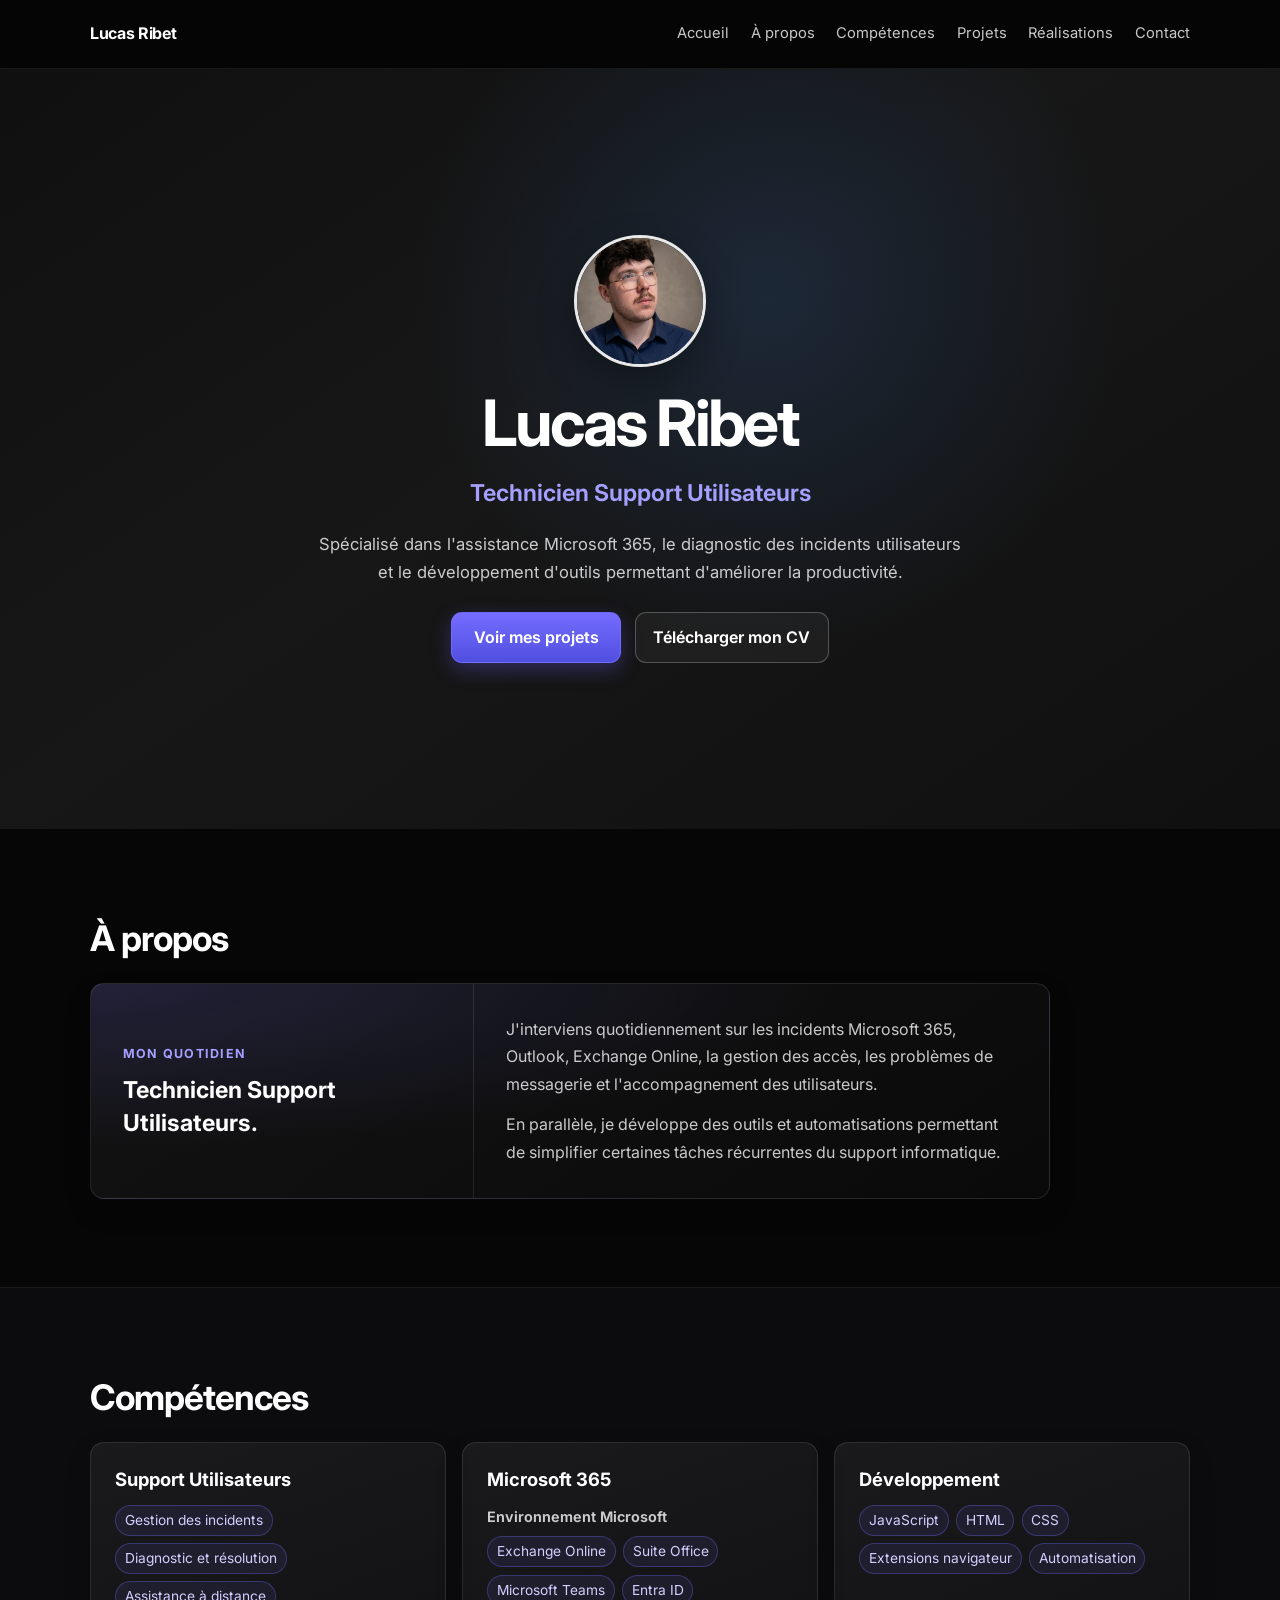
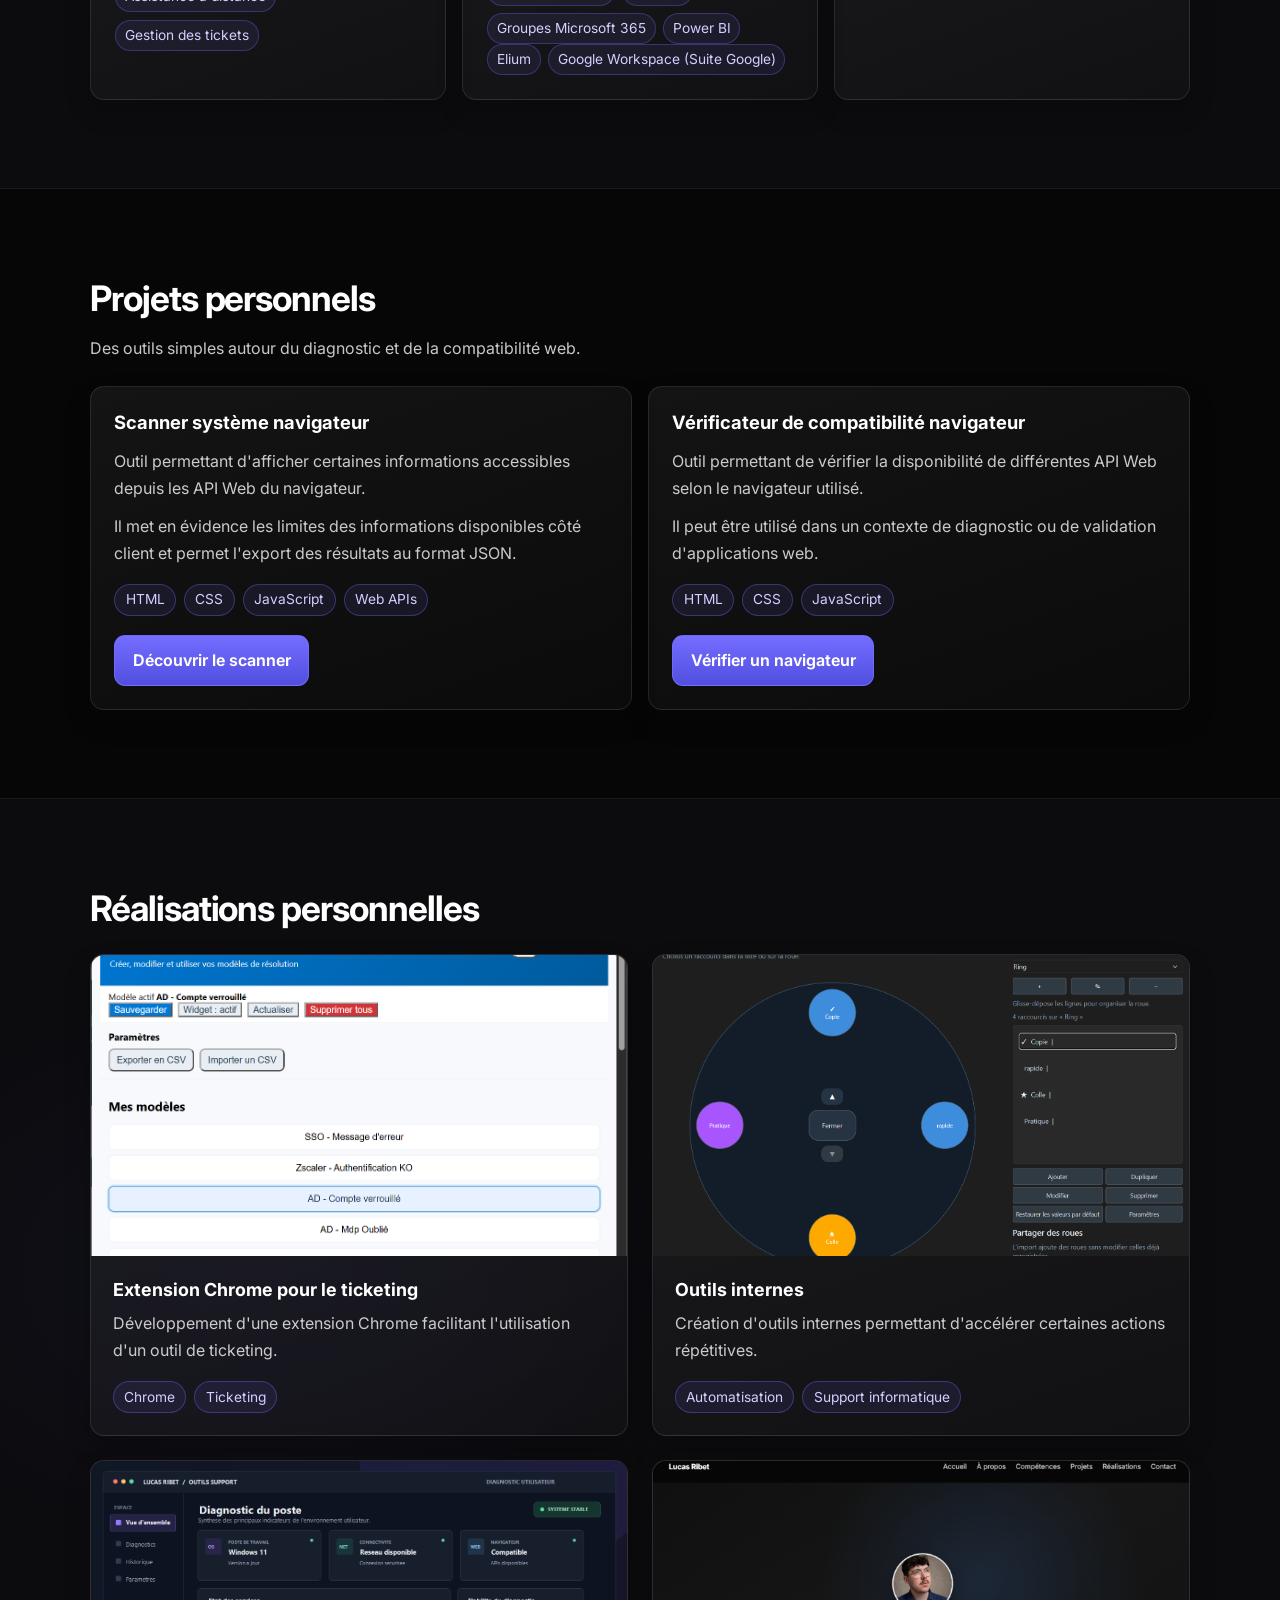
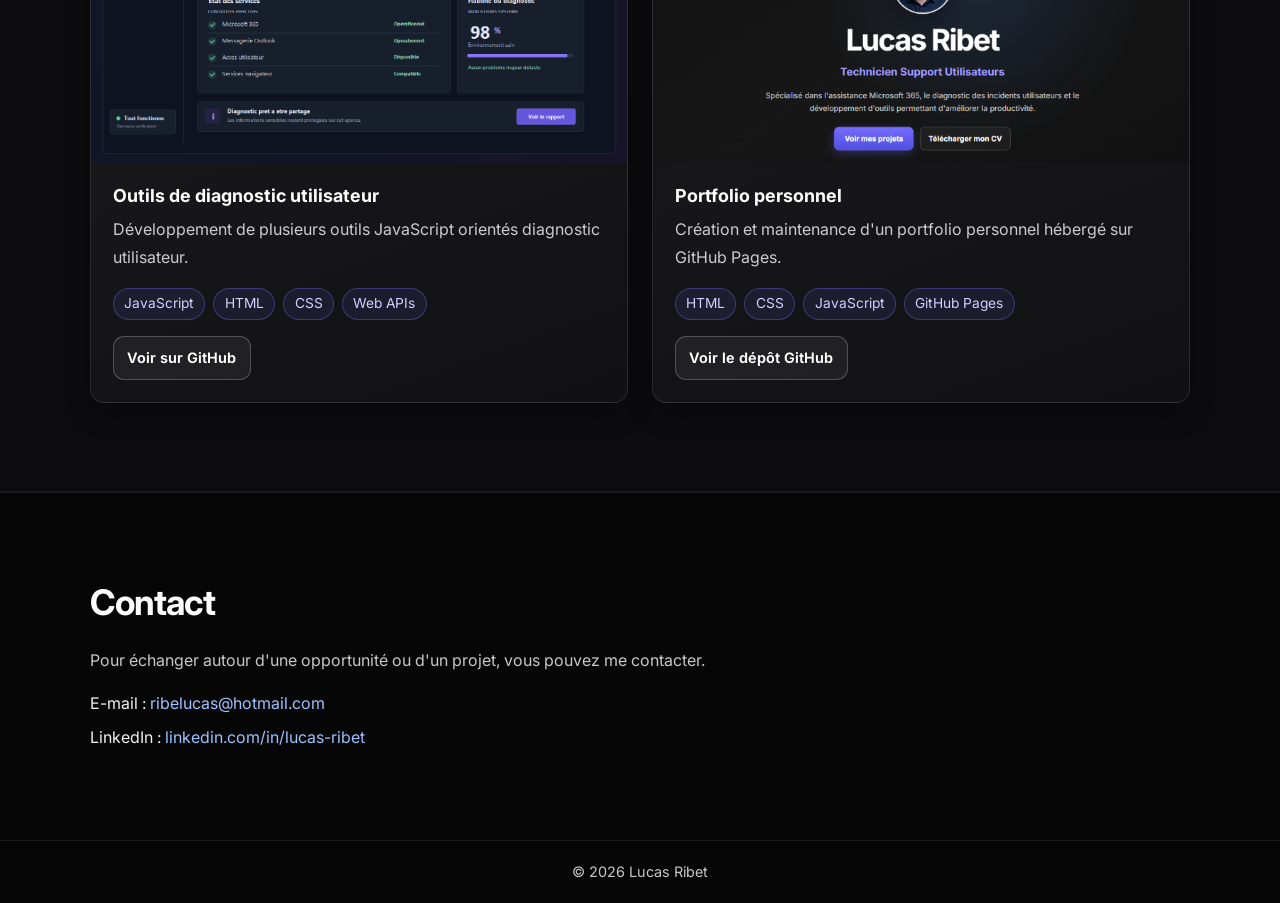
==== commit fda79d0e: "Refonte du portfolio et ajout des visuels Co-authored-by: Copilot <223556219+Copilot@users.noreply.g" ====
--- a/index.html
+++ b/index.html
@@ -45,7 +45,7 @@
       <!-- Présentation et actions principales -->
       <section id="hero" class="hero">
         <div class="overlay" aria-hidden="true"></div>
-        <div class="hero-content container">
+        <div class="hero-content container scroll-reveal">
           <img
             src="img/ma_photo.png"
             alt="Photo de Lucas Ribet"
@@ -76,19 +76,24 @@
       <!-- Présentation du quotidien et du positionnement professionnel -->
       <section id="about" class="section">
         <div class="container">
-          <h2>À propos</h2>
-          <div class="about-copy">
-            <p><strong>Technicien Support Utilisateurs basé à Saint-Lô.</strong></p>
-            <p>
-              J'interviens quotidiennement sur les incidents Microsoft 365,
-              Outlook, Exchange Online, la gestion des accès, les problèmes de
-              messagerie et l'accompagnement des utilisateurs.
-            </p>
-            <p>
-              En parallèle, je développe des outils et automatisations
-              permettant de simplifier certaines tâches récurrentes du support
-              informatique.
-            </p>
+          <h2 class="scroll-reveal">À propos</h2>
+          <div class="about-copy scroll-reveal">
+            <div class="about-lead">
+              <span class="about-eyebrow">Mon quotidien</span>
+              <p><strong>Technicien Support Utilisateurs.</strong></p>
+            </div>
+            <div class="about-details">
+              <p>
+                J'interviens quotidiennement sur les incidents Microsoft 365,
+                Outlook, Exchange Online, la gestion des accès, les problèmes de
+                messagerie et l'accompagnement des utilisateurs.
+              </p>
+              <p>
+                En parallèle, je développe des outils et automatisations
+                permettant de simplifier certaines tâches récurrentes du support
+                informatique.
+              </p>
+            </div>
           </div>
         </div>
       </section>
@@ -96,11 +101,11 @@
       <!-- Compétences regroupées par domaine -->
       <section id="skills" class="section section-alt">
         <div class="container">
-          <h2>Compétences</h2>
+          <h2 class="scroll-reveal">Compétences</h2>
           <div class="skill-grid">
             <article class="skill-card scroll-reveal">
               <h3>Support Utilisateurs</h3>
-              <ul>
+              <ul class="skill-tags">
                 <li>Gestion des incidents</li>
                 <li>Diagnostic et résolution</li>
                 <li>Assistance à distance</li>
@@ -118,7 +123,6 @@
                 <li>Groupes Microsoft 365</li>
                 <li>Power BI</li>
               </ul>
-              <p class="skill-group-label">Autres outils collaboratifs</p>
               <ul class="skill-tags">
                 <li>Elium</li>
                 <li>Google Workspace (Suite Google)</li>
@@ -126,7 +130,7 @@
             </article>
             <article class="skill-card scroll-reveal">
               <h3>Développement</h3>
-              <ul>
+              <ul class="skill-tags">
                 <li>JavaScript</li>
                 <li>HTML</li>
                 <li>CSS</li>
@@ -141,8 +145,8 @@
       <!-- Projets personnels conservés -->
       <section id="projects" class="section">
         <div class="container">
-          <h2>Projets personnels</h2>
-          <p class="section-intro">
+          <h2 class="scroll-reveal">Projets personnels</h2>
+          <p class="section-intro scroll-reveal">
             Des outils simples autour du diagnostic et de la compatibilité web.
           </p>
           <div class="project-grid">
@@ -197,18 +201,17 @@
       <!-- Réalisations décrites à partir des informations fournies -->
       <section id="achievements" class="section section-alt">
         <div class="container">
-          <h2>Réalisations personnelles</h2>
+          <h2 class="scroll-reveal">Réalisations personnelles</h2>
           <div class="achievement-grid">
             <article class="achievement-card scroll-reveal">
               <div class="achievement-visual">
                 <img
-                  src="img/visuel-extension-ticketing.svg"
-                  alt="Illustration provisoire d'une extension navigateur pour le suivi des tickets"
+                  src="img/visuel-extension-ticketing.png"
+                  alt="Capture d'écran de l'outil EasyVista Templates pour le suivi des tickets"
                   width="960"
                   height="540"
                   loading="lazy"
                 />
-                <span class="achievement-visual-label">Visuel temporaire</span>
               </div>
               <div class="achievement-content">
                 <h3>Extension Chrome pour le ticketing</h3>
@@ -226,13 +229,12 @@
             <article class="achievement-card scroll-reveal">
               <div class="achievement-visual">
                 <img
-                  src="img/visuel-outils-internes.svg"
-                  alt="Illustration provisoire d'outils internes et d'actions automatisées"
+                  src="img/visuel-outils-internes.png"
+                  alt="Capture d'écran de l'outil QuickRing de raccourcis texte"
                   width="960"
                   height="540"
                   loading="lazy"
                 />
-                <span class="achievement-visual-label">Visuel temporaire</span>
               </div>
               <div class="achievement-content">
                 <h3>Outils internes</h3>
@@ -250,13 +252,12 @@
             <article class="achievement-card scroll-reveal">
               <div class="achievement-visual">
                 <img
-                  src="img/visuel-diagnostic-utilisateur.svg"
-                  alt="Illustration provisoire d'un tableau de bord de diagnostic utilisateur"
+                  src="img/visuel-diagnostic-utilisateur.png"
+                  alt="Illustration d'un tableau de bord de diagnostic présentant l'état du poste, du réseau et du navigateur"
                   width="960"
                   height="540"
                   loading="lazy"
                 />
-                <span class="achievement-visual-label">Visuel temporaire</span>
               </div>
               <div class="achievement-content">
                 <h3>Outils de diagnostic utilisateur</h3>
@@ -285,13 +286,12 @@
             <article class="achievement-card scroll-reveal">
               <div class="achievement-visual">
                 <img
-                  src="img/visuel-portfolio.svg"
-                  alt="Illustration provisoire du portfolio affiché dans un navigateur"
+                  src="img/visuel-portfolio.png"
+                  alt="Capture d'écran du portfolio de Lucas Ribet affiché dans un navigateur"
                   width="960"
                   height="540"
                   loading="lazy"
                 />
-                <span class="achievement-visual-label">Visuel temporaire</span>
               </div>
               <div class="achievement-content">
                 <h3>Portfolio personnel</h3>
@@ -323,12 +323,12 @@
       <!-- Coordonnées et prise de contact -->
       <section id="contact" class="section contact">
         <div class="container">
-          <h2>Contact</h2>
-          <p>
+          <h2 class="scroll-reveal">Contact</h2>
+          <p class="scroll-reveal">
             Pour échanger autour d'une opportunité ou d'un projet, vous pouvez
             me contacter.
           </p>
-          <div class="contact-info">
+          <div class="contact-info scroll-reveal">
             <p>
               E-mail :
               <a href="mailto:ribelucas@hotmail.com">ribelucas@hotmail.com</a>
@@ -347,7 +347,7 @@
       </section>
     </main>
 
-    <footer class="footer">
+    <footer class="footer scroll-reveal">
       <div class="container">© 2026 Lucas Ribet</div>
     </footer>
 
--- a/css/portfolio.css
+++ b/css/portfolio.css
@@ -232,16 +232,50 @@
 }
 
 .about-copy {
-  max-width: 78ch;
-}
-
-.about-copy p {
-  margin-top: 0.85rem;
-  color: var(--muted);
-}
-
-.about-copy strong {
-  color: var(--text);
+  display: grid;
+  max-width: 960px;
+  grid-template-columns: minmax(0, 0.8fr) minmax(0, 1.2fr);
+  overflow: hidden;
+  border: 1px solid rgba(255, 255, 255, 0.1);
+  border-radius: var(--radius);
+  background:
+    radial-gradient(ellipse at 0% 0%, rgba(117, 109, 255, 0.16), transparent 55%),
+    linear-gradient(145deg, rgba(255, 255, 255, 0.055), rgba(255, 255, 255, 0.02));
+  box-shadow: 0 12px 26px rgba(0, 0, 0, 0.2);
+}
+
+.about-lead {
+  display: flex;
+  flex-direction: column;
+  justify-content: center;
+  border-right: 1px solid rgba(255, 255, 255, 0.1);
+  padding: clamp(1.4rem, 3vw, 2rem);
+}
+
+.about-eyebrow {
+  margin-bottom: 0.65rem;
+  color: #a59fff;
+  font-size: 0.78rem;
+  font-weight: 700;
+  letter-spacing: 0.1em;
+  text-transform: uppercase;
+}
+
+.about-lead p {
+  color: var(--white);
+  font-size: clamp(1.15rem, 2.4vw, 1.45rem);
+  line-height: 1.4;
+}
+
+.about-details {
+  display: grid;
+  align-content: center;
+  gap: 0.85rem;
+  padding: clamp(1.4rem, 3vw, 2rem);
+}
+
+.about-details p {
+  color: var(--muted);
 }
 
 .skill-grid,
@@ -300,6 +334,18 @@
   background: rgba(117, 109, 255, 0.09);
   color: #d3d0ff;
   font-size: 0.86rem;
+  transition:
+    background-color 160ms ease,
+    border-color 160ms ease,
+    box-shadow 160ms ease,
+    transform 160ms ease;
+}
+
+.skill-tags li:hover {
+  transform: translateY(-2px);
+  border-color: rgba(117, 109, 255, 0.75);
+  background: rgba(117, 109, 255, 0.2);
+  box-shadow: 0 5px 14px rgba(117, 109, 255, 0.2);
 }
 
 .section-intro {
@@ -373,6 +419,21 @@
   transition:
     opacity 480ms ease,
     transform 480ms ease;
+}
+
+body.reveal-ready .skill-card:nth-child(2),
+body.reveal-ready .project-card:nth-child(2),
+body.reveal-ready .achievement-card:nth-child(2) {
+  transition-delay: 90ms;
+}
+
+body.reveal-ready .skill-card:nth-child(3),
+body.reveal-ready .achievement-card:nth-child(3) {
+  transition-delay: 180ms;
+}
+
+body.reveal-ready .achievement-card:nth-child(4) {
+  transition-delay: 270ms;
 }
 
 body.reveal-ready .scroll-reveal.is-visible {
@@ -569,6 +630,15 @@
     grid-template-columns: 1fr;
   }
 
+  .about-copy {
+    grid-template-columns: 1fr;
+  }
+
+  .about-lead {
+    border-right: 0;
+    border-bottom: 1px solid rgba(255, 255, 255, 0.1);
+  }
+
   .skill-card,
   .project-card,
   .achievement-content {
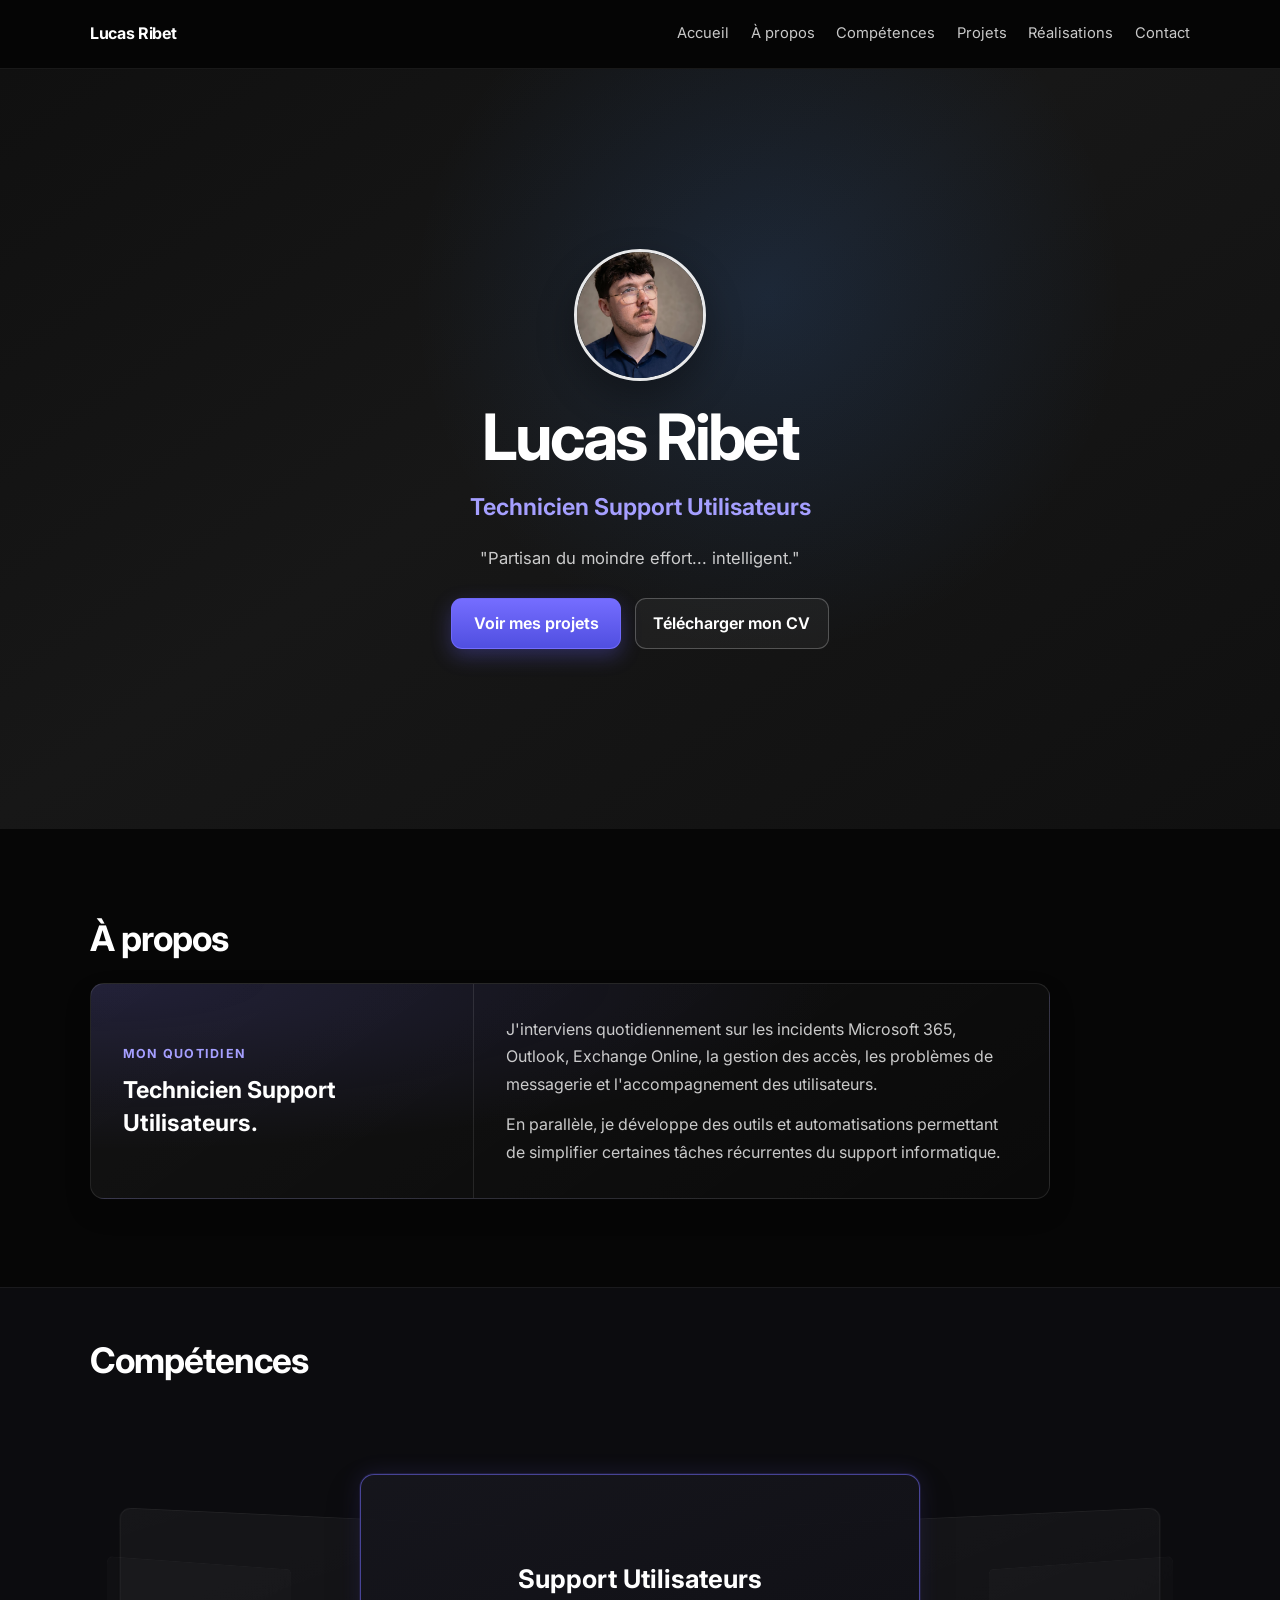
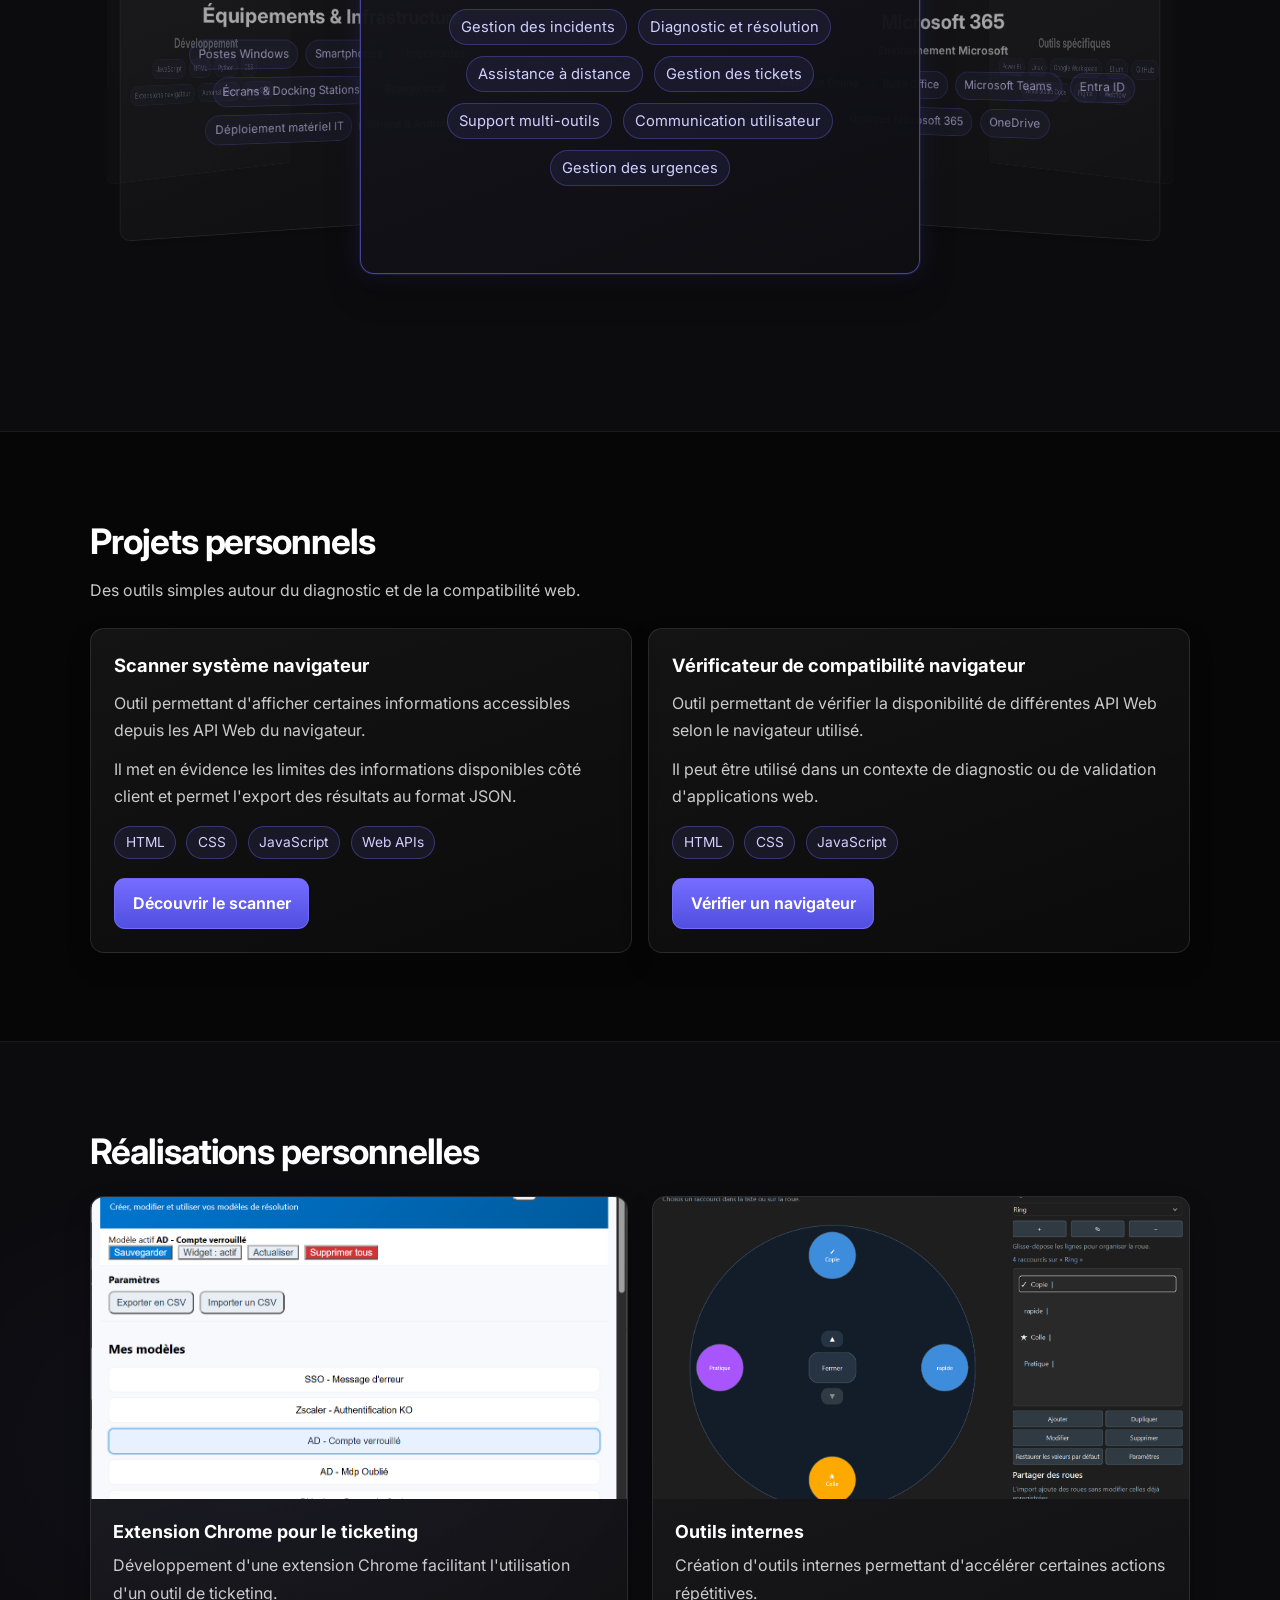
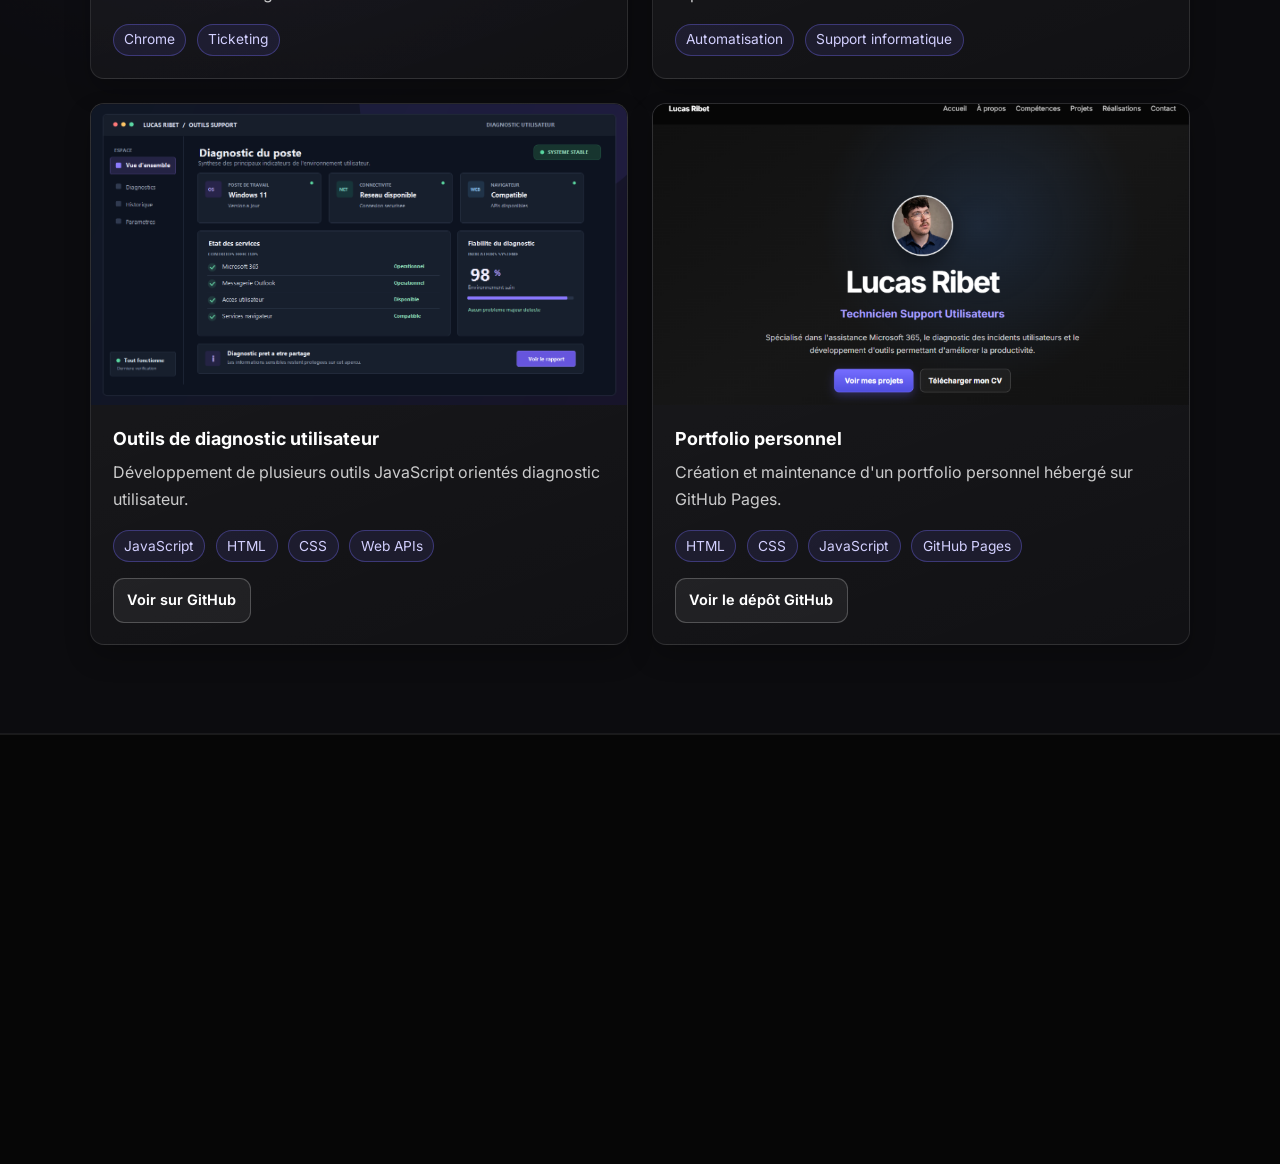
==== commit f51da6d9: "Uptade Competence" ====
--- a/index.html
+++ b/index.html
@@ -53,10 +53,9 @@
           />
           <h1>Lucas Ribet</h1>
           <p class="subtitle">Technicien Support Utilisateurs</p>
-          <p class="description">
-            Spécialisé dans l'assistance Microsoft 365, le diagnostic des
-            incidents utilisateurs et le développement d'outils permettant
-            d'améliorer la productivité.
+          <p class="description" id="intro-phrase">
+            "Je suis peut-être paresseux, mais automatiser une tâche est souvent
+            plus rapide que la refaire 100 fois."
           </p>
           <div class="hero-buttons">
             <a
@@ -102,42 +101,104 @@
       <section id="skills" class="section section-alt">
         <div class="container">
           <h2 class="scroll-reveal">Compétences</h2>
-          <div class="skill-grid">
-            <article class="skill-card scroll-reveal">
-              <h3>Support Utilisateurs</h3>
-              <ul class="skill-tags">
-                <li>Gestion des incidents</li>
-                <li>Diagnostic et résolution</li>
-                <li>Assistance à distance</li>
-                <li>Gestion des tickets</li>
-              </ul>
-            </article>
-            <article class="skill-card scroll-reveal">
-              <h3>Microsoft 365</h3>
-              <p class="skill-group-label">Environnement Microsoft</p>
-              <ul class="skill-tags">
-                <li>Exchange Online</li>
-                <li>Suite Office</li>
-                <li>Microsoft Teams</li>
-                <li>Entra ID</li>
-                <li>Groupes Microsoft 365</li>
-                <li>Power BI</li>
-              </ul>
-              <ul class="skill-tags">
-                <li>Elium</li>
-                <li>Google Workspace (Suite Google)</li>
-              </ul>
-            </article>
-            <article class="skill-card scroll-reveal">
-              <h3>Développement</h3>
-              <ul class="skill-tags">
-                <li>JavaScript</li>
-                <li>HTML</li>
-                <li>CSS</li>
-                <li>Extensions navigateur</li>
-                <li>Automatisation</li>
-              </ul>
-            </article>
+          <div class="skill-wheel">
+            <div
+              class="skill-wheel__stage"
+              id="skill-wheel"
+              role="region"
+              aria-label="Roue des catégories de compétences"
+              aria-roledescription="carrousel 3D"
+              tabindex="0"
+            >
+              <div class="skill-wheel__ring">
+                <article
+                  class="skill-card scroll-reveal"
+                  role="group"
+                  aria-roledescription="carte"
+                  aria-label="1 sur 5 : Support Utilisateurs"
+                >
+                  <h3>Support Utilisateurs</h3>
+                  <ul class="skill-tags">
+                    <li>Gestion des incidents</li>
+                    <li>Diagnostic et résolution</li>
+                    <li>Assistance à distance</li>
+                    <li>Gestion des tickets</li>
+                    <li>Support multi-outils</li>
+                    <li>Communication utilisateur</li>
+                    <li>Gestion des urgences</li>
+                  </ul>
+                </article>
+                <article
+                  class="skill-card scroll-reveal"
+                  role="group"
+                  aria-roledescription="carte"
+                  aria-label="2 sur 5 : Microsoft 365"
+                >
+                  <h3>Microsoft 365</h3>
+                  <p class="skill-group-label">Environnement Microsoft</p>
+                  <ul class="skill-tags">
+                    <li>Exchange Online</li>
+                    <li>Suite Office</li>
+                    <li>Microsoft Teams</li>
+                    <li>Entra ID</li>
+                    <li>Groupes Microsoft 365</li>
+                    <li>OneDrive</li>
+                  </ul>
+                </article>
+                <article
+                  class="skill-card scroll-reveal"
+                  role="group"
+                  aria-roledescription="carte"
+                  aria-label="3 sur 5 : Outils spécifiques"
+                >
+                  <h3>Outils spécifiques</h3>
+                  <ul class="skill-tags">
+                    <li>Power BI</li>
+                    <li>Linux</li>
+                    <li>Google Workspace</li>
+                    <li>Elium</li>
+                    <li>GitHub</li>
+                    <li>Visual Studio Code</li>
+                    <li>Figma</li>
+                    <li>Webflow</li>
+                  </ul>
+                </article>
+                <article
+                  class="skill-card scroll-reveal"
+                  role="group"
+                  aria-roledescription="carte"
+                  aria-label="4 sur 5 : Développement"
+                >
+                  <h3>Développement</h3>
+                  <ul class="skill-tags">
+                    <li>JavaScript</li>
+                    <li>HTML</li>
+                    <li>Python</li>
+                    <li>CSS</li>
+                    <li>Extensions navigateur</li>
+                    <li>Automatisation</li>
+                    <li>PowerShell</li>
+                  </ul>
+                </article>
+                <article
+                  class="skill-card scroll-reveal"
+                  role="group"
+                  aria-roledescription="carte"
+                  aria-label="5 sur 5 : Équipements et Infrastructure"
+                >
+                  <h3>Équipements &amp; Infrastructure</h3>
+                  <ul class="skill-tags">
+                    <li>Postes Windows</li>
+                    <li>Smartphones</li>
+                    <li>Imprimantes</li>
+                    <li>Écrans &amp; Docking Stations</li>
+                    <li>Réseau local</li>
+                    <li>Déploiement matériel IT</li>
+                    <li>iPhone &amp; Android</li>
+                  </ul>
+                </article>
+              </div>
+            </div>
           </div>
         </div>
       </section>
--- a/css/portfolio.css
+++ b/css/portfolio.css
@@ -218,6 +218,10 @@
   scroll-margin-top: 5rem;
 }
 
+#skills {
+  padding-top: clamp(2rem, 4vw, 3.5rem);
+}
+
 .section-alt {
   border-block: 1px solid rgba(255, 255, 255, 0.06);
   background: rgba(16, 16, 22, 0.58);
@@ -278,11 +282,66 @@
   color: var(--muted);
 }
 
-.skill-grid,
 .project-grid {
   display: grid;
   grid-template-columns: repeat(3, minmax(0, 1fr));
   gap: 1rem;
+}
+
+.skill-wheel__stage {
+  position: relative;
+  height: clamp(460px, 42vw, 540px);
+  overflow: hidden;
+  perspective: 1600px;
+  perspective-origin: center 44%;
+  touch-action: pan-y;
+  cursor: grab;
+}
+
+.skill-wheel__stage:focus-visible {
+  outline: 2px solid var(--primary);
+  outline-offset: 4px;
+  border-radius: var(--radius);
+}
+
+.skill-wheel__stage.is-rotating {
+  cursor: grabbing;
+  user-select: none;
+}
+
+.skill-wheel__ring {
+  position: absolute;
+  z-index: 1;
+  inset: 0;
+  transform-style: preserve-3d;
+}
+
+html:not(.js) .skill-wheel__stage {
+  height: auto;
+  overflow: visible;
+  perspective: none;
+}
+
+html:not(.js) .skill-wheel__ring {
+  position: static;
+  display: grid;
+  grid-template-columns: repeat(auto-fit, minmax(min(100%, 260px), 1fr));
+  gap: 1rem;
+}
+
+html:not(.js) .skill-card {
+  position: relative;
+  top: auto;
+  left: auto;
+  width: auto;
+  transform: none !important;
+  opacity: 1 !important;
+  filter: none;
+  animation: none;
+}
+
+.skill-wheel__stage.is-rotating .skill-card {
+  transition: none;
 }
 
 .skill-card,
@@ -294,7 +353,48 @@
 }
 
 .skill-card {
+  position: absolute;
+  top: 50%;
+  left: 50%;
+  display: flex;
+  align-items: center;
+  flex-direction: column;
+  justify-content: center;
+  width: min(560px, calc(100vw - 3rem));
+  min-height: 400px;
+  margin: 0;
   padding: 1.5rem;
+  text-align: center;
+  backface-visibility: hidden;
+  transform-style: preserve-3d;
+  transform: translate(-50%, -50%);
+  transition:
+    transform 620ms cubic-bezier(0.2, 0.8, 0.2, 1),
+    opacity 620ms ease,
+    border-color 220ms ease,
+    box-shadow 220ms ease;
+}
+
+.skill-card.is-active {
+  z-index: 2;
+  border-color: rgba(117, 109, 255, 0.55);
+  background: linear-gradient(160deg, rgba(22, 22, 29, 0.97), rgba(14, 14, 19, 0.97));
+  box-shadow:
+    0 0 0 1px rgba(117, 109, 255, 0.12),
+    0 0 22px rgba(117, 109, 255, 0.14),
+    0 16px 34px rgba(0, 0, 0, 0.32);
+  animation: skill-wheel-float 4s ease-in-out infinite;
+}
+
+@keyframes skill-wheel-float {
+  0%,
+  100% {
+    translate: 0 0;
+  }
+
+  50% {
+    translate: 0 -7px;
+  }
 }
 
 .skill-card h3,
@@ -303,6 +403,14 @@
   color: var(--white);
   font-size: 1.15rem;
   line-height: 1.35;
+}
+
+.skill-card h3 {
+  font-size: clamp(1.25rem, 2.4vw, 1.6rem);
+}
+
+.skill-card .skill-group-label {
+  margin: -0.3rem 0 0.85rem;
 }
 
 .skill-card ul {
@@ -322,18 +430,24 @@
 .skill-card ul.skill-tags {
   display: flex;
   flex-wrap: wrap;
-  gap: 0.45rem;
+  justify-content: center;
+  gap: 0.65rem;
+  max-width: 100%;
   padding: 0;
   list-style: none;
+}
+
+.skill-card ul.skill-tags + ul.skill-tags {
+  margin-top: 0.65rem;
 }
 
 .skill-tags li {
   border: 1px solid rgba(117, 109, 255, 0.32);
   border-radius: 999px;
-  padding: 0.18rem 0.55rem;
+  padding: 0.3rem 0.7rem;
   background: rgba(117, 109, 255, 0.09);
   color: #d3d0ff;
-  font-size: 0.86rem;
+  font-size: 0.92rem;
   transition:
     background-color 160ms ease,
     border-color 160ms ease,
@@ -376,7 +490,7 @@
 .technology-list {
   display: flex;
   flex-wrap: wrap;
-  gap: 0.5rem;
+  gap: 0.65rem;
   margin-top: 1rem;
   list-style: none;
 }
@@ -624,10 +738,17 @@
     font-size: 0.98rem;
   }
 
-  .skill-grid,
   .project-grid,
   .achievement-grid {
     grid-template-columns: 1fr;
+  }
+
+  .skill-wheel__stage {
+    height: 560px;
+  }
+
+  .skill-card {
+    min-height: 480px;
   }
 
   .about-copy {
@@ -663,6 +784,10 @@
     opacity: 1;
     transform: none;
     transition: none;
+  }
+
+  .skill-card.is-active {
+    animation: none;
   }
 
   *,
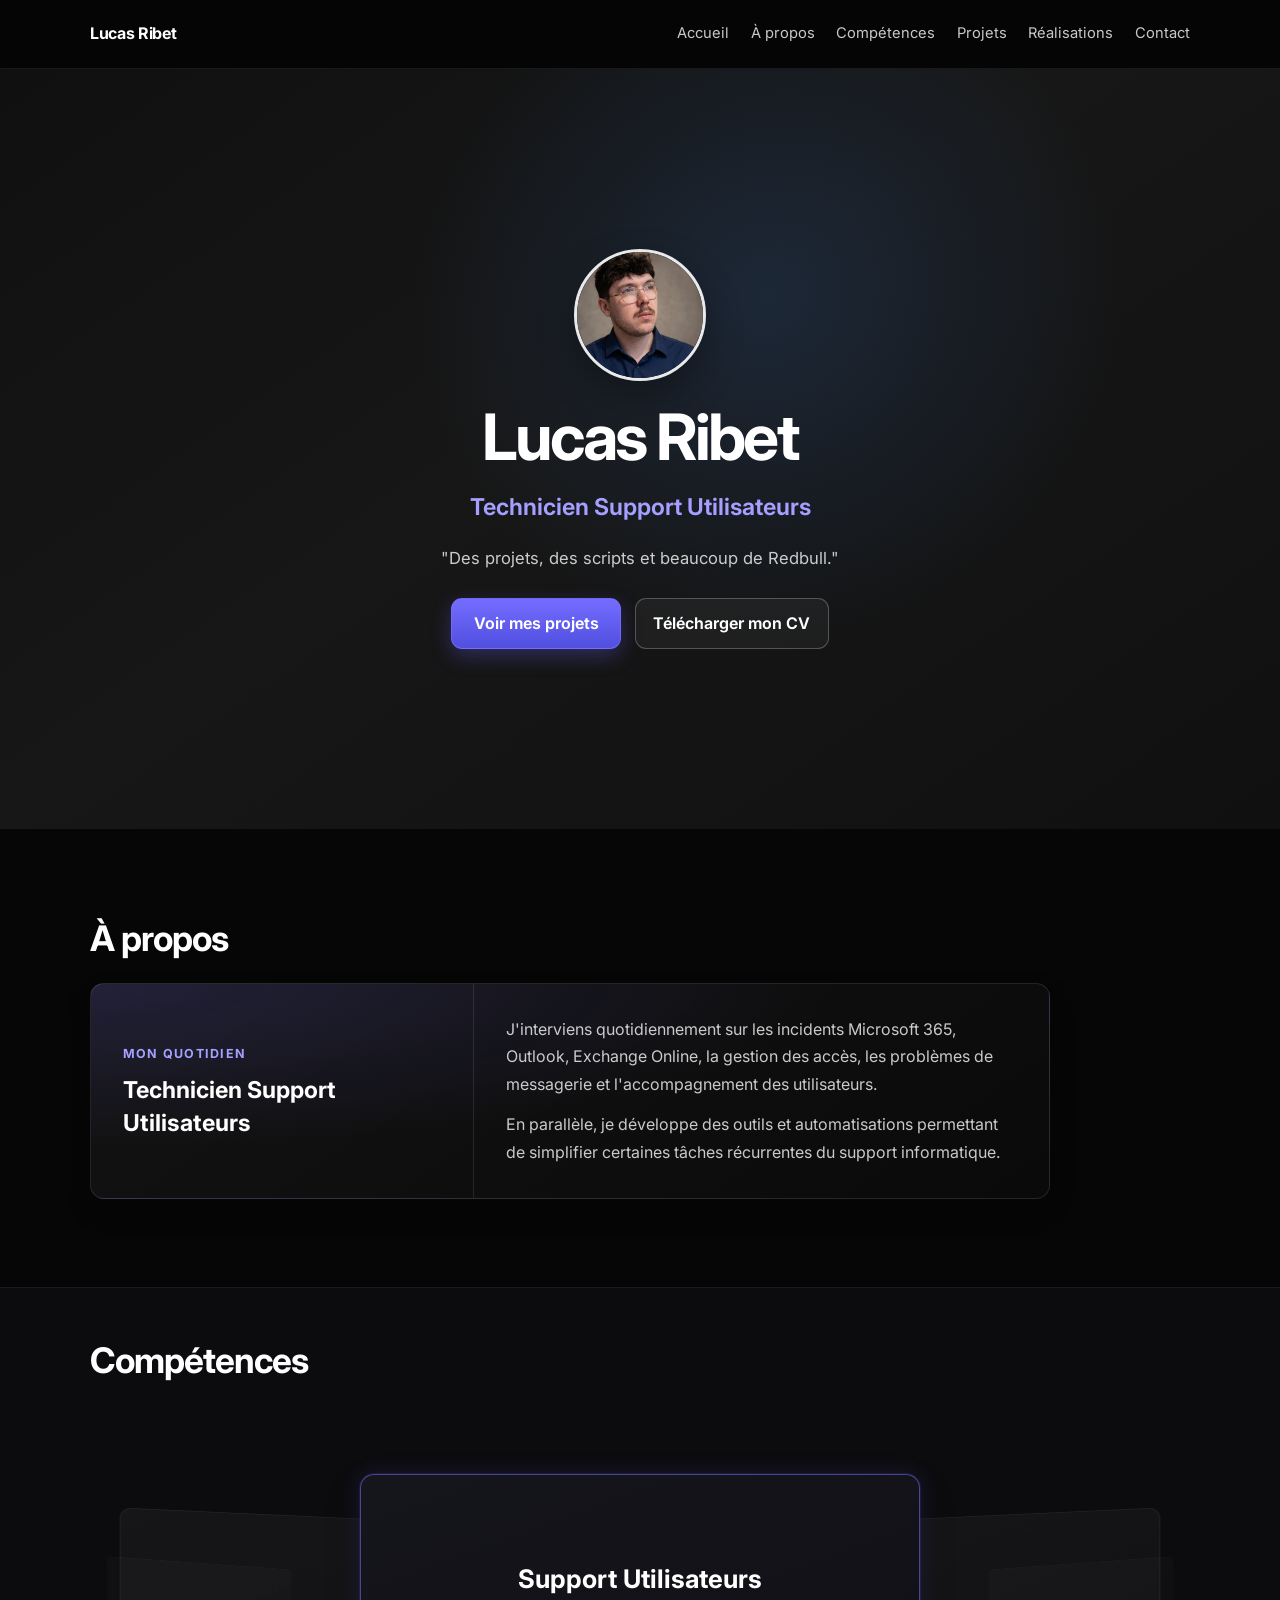
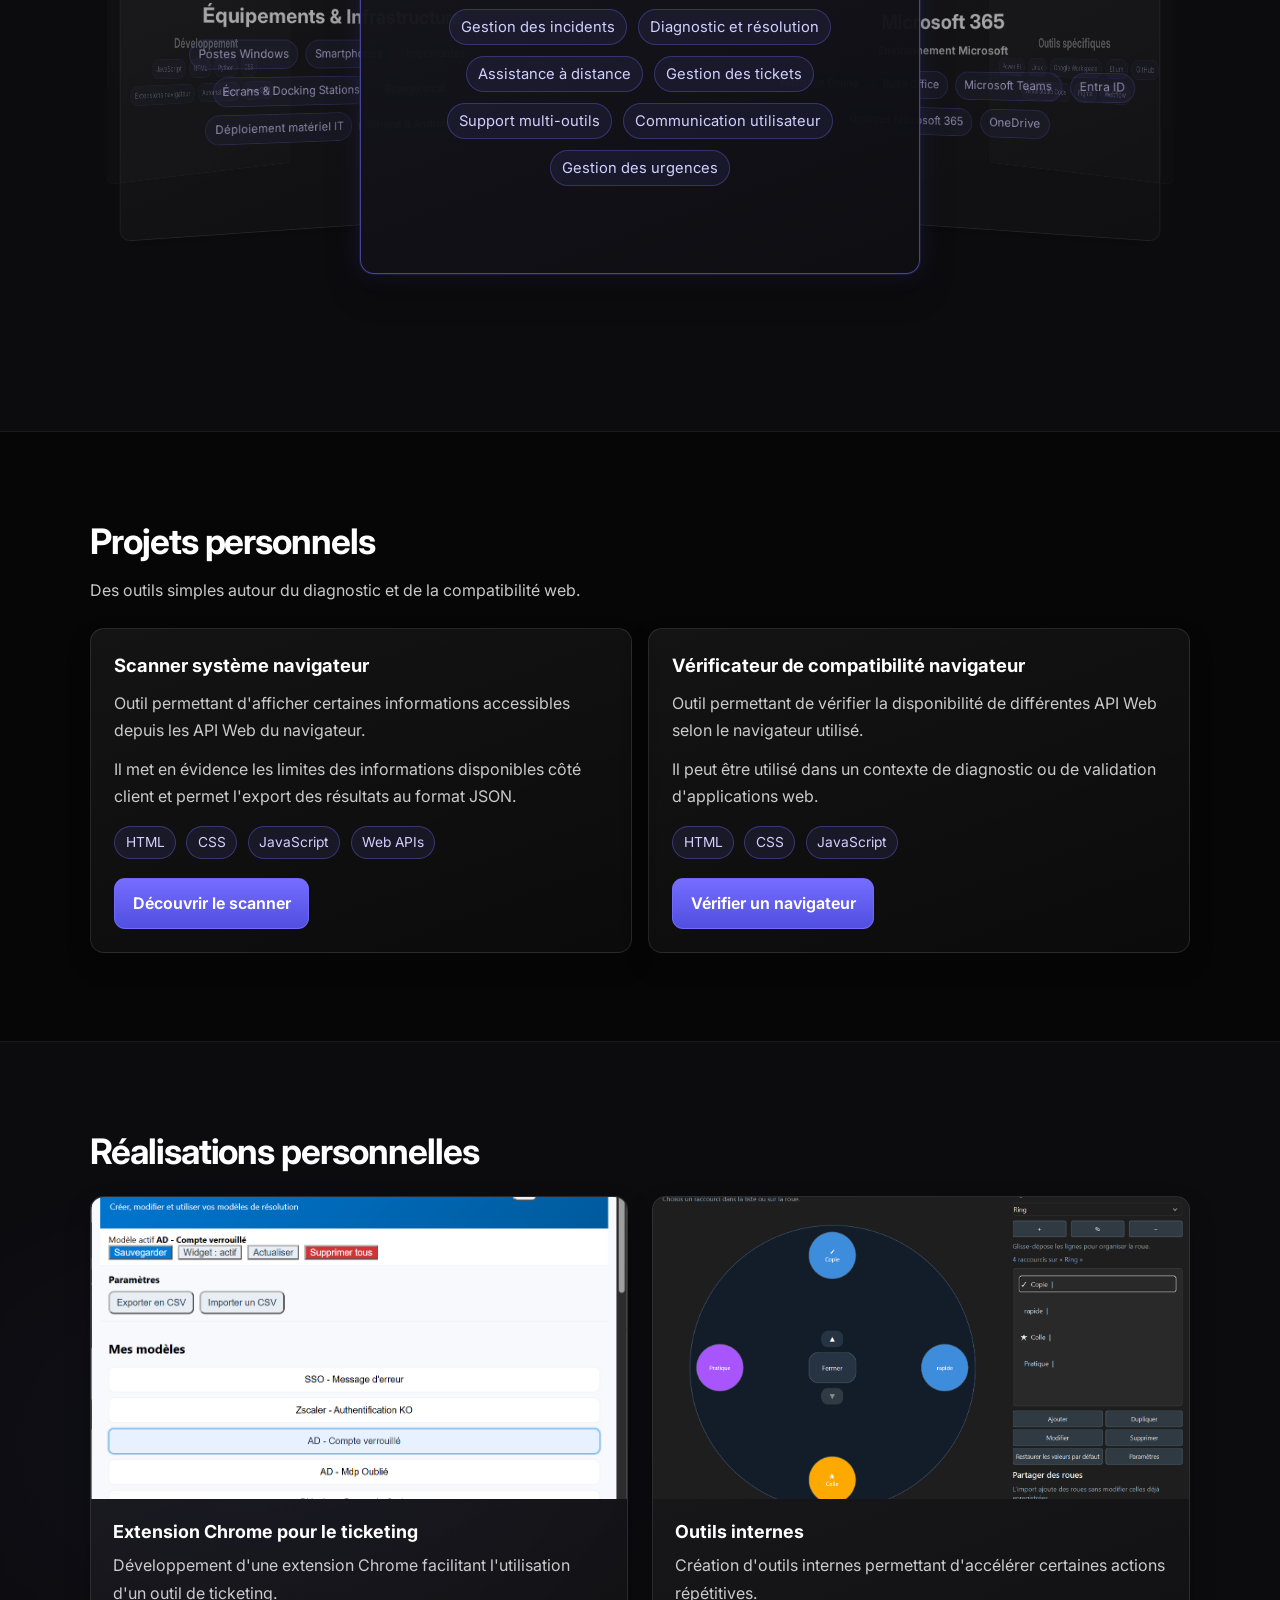
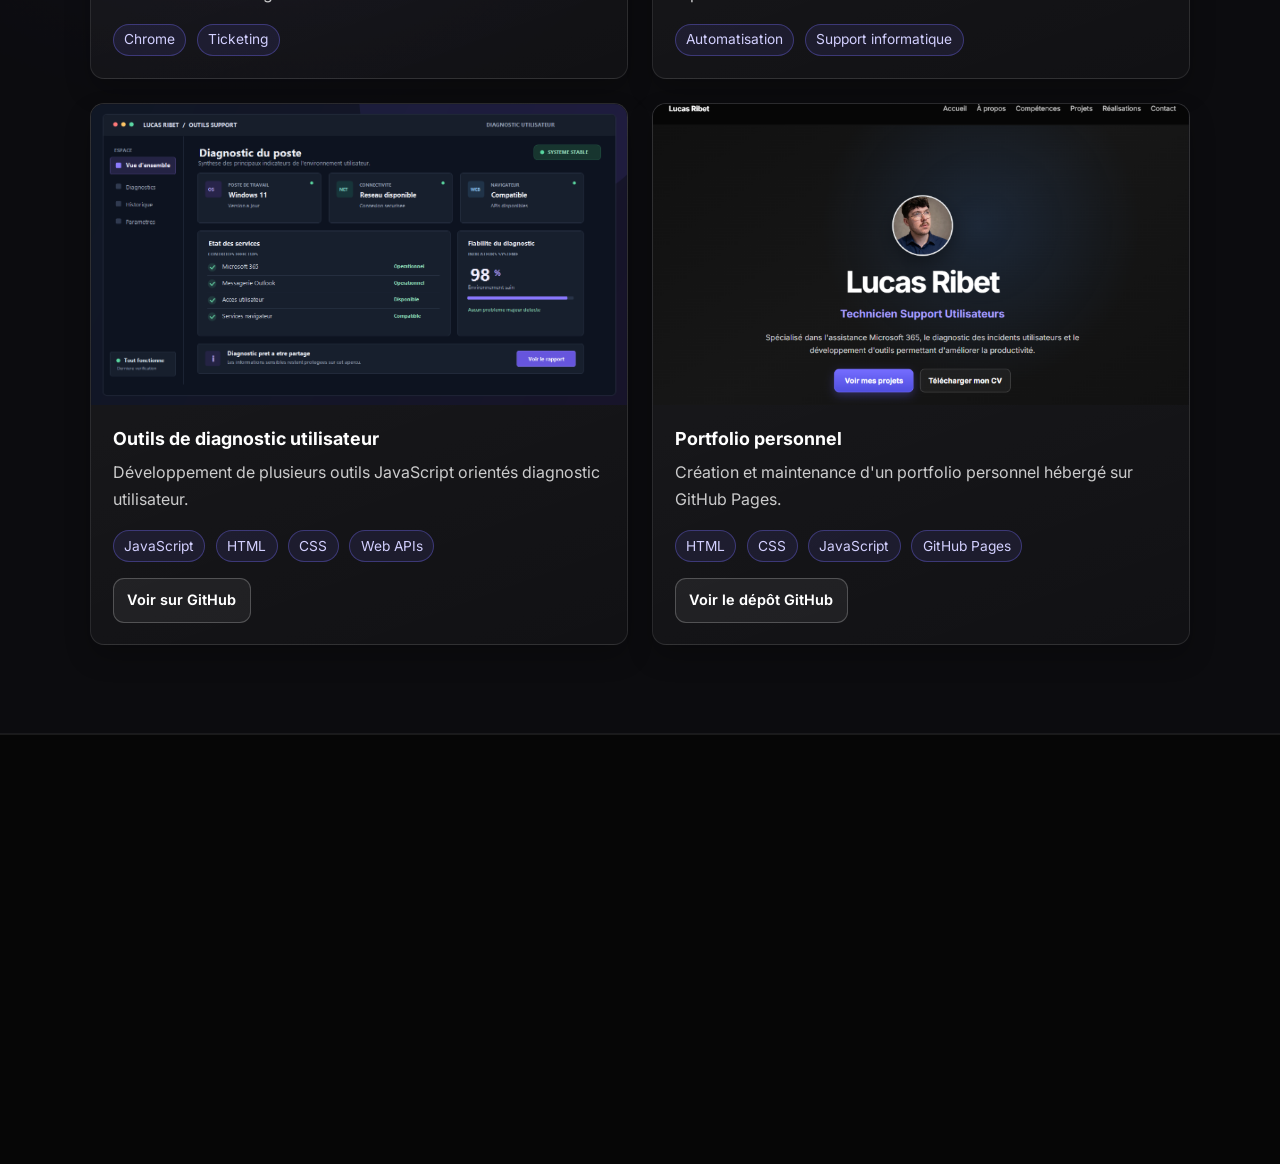
==== commit 1a117727: "Uptade script.js and index.html" ====
--- a/index.html
+++ b/index.html
@@ -79,7 +79,7 @@
           <div class="about-copy scroll-reveal">
             <div class="about-lead">
               <span class="about-eyebrow">Mon quotidien</span>
-              <p><strong>Technicien Support Utilisateurs.</strong></p>
+              <p><strong>Technicien Support Utilisateurs</strong></p>
             </div>
             <div class="about-details">
               <p>
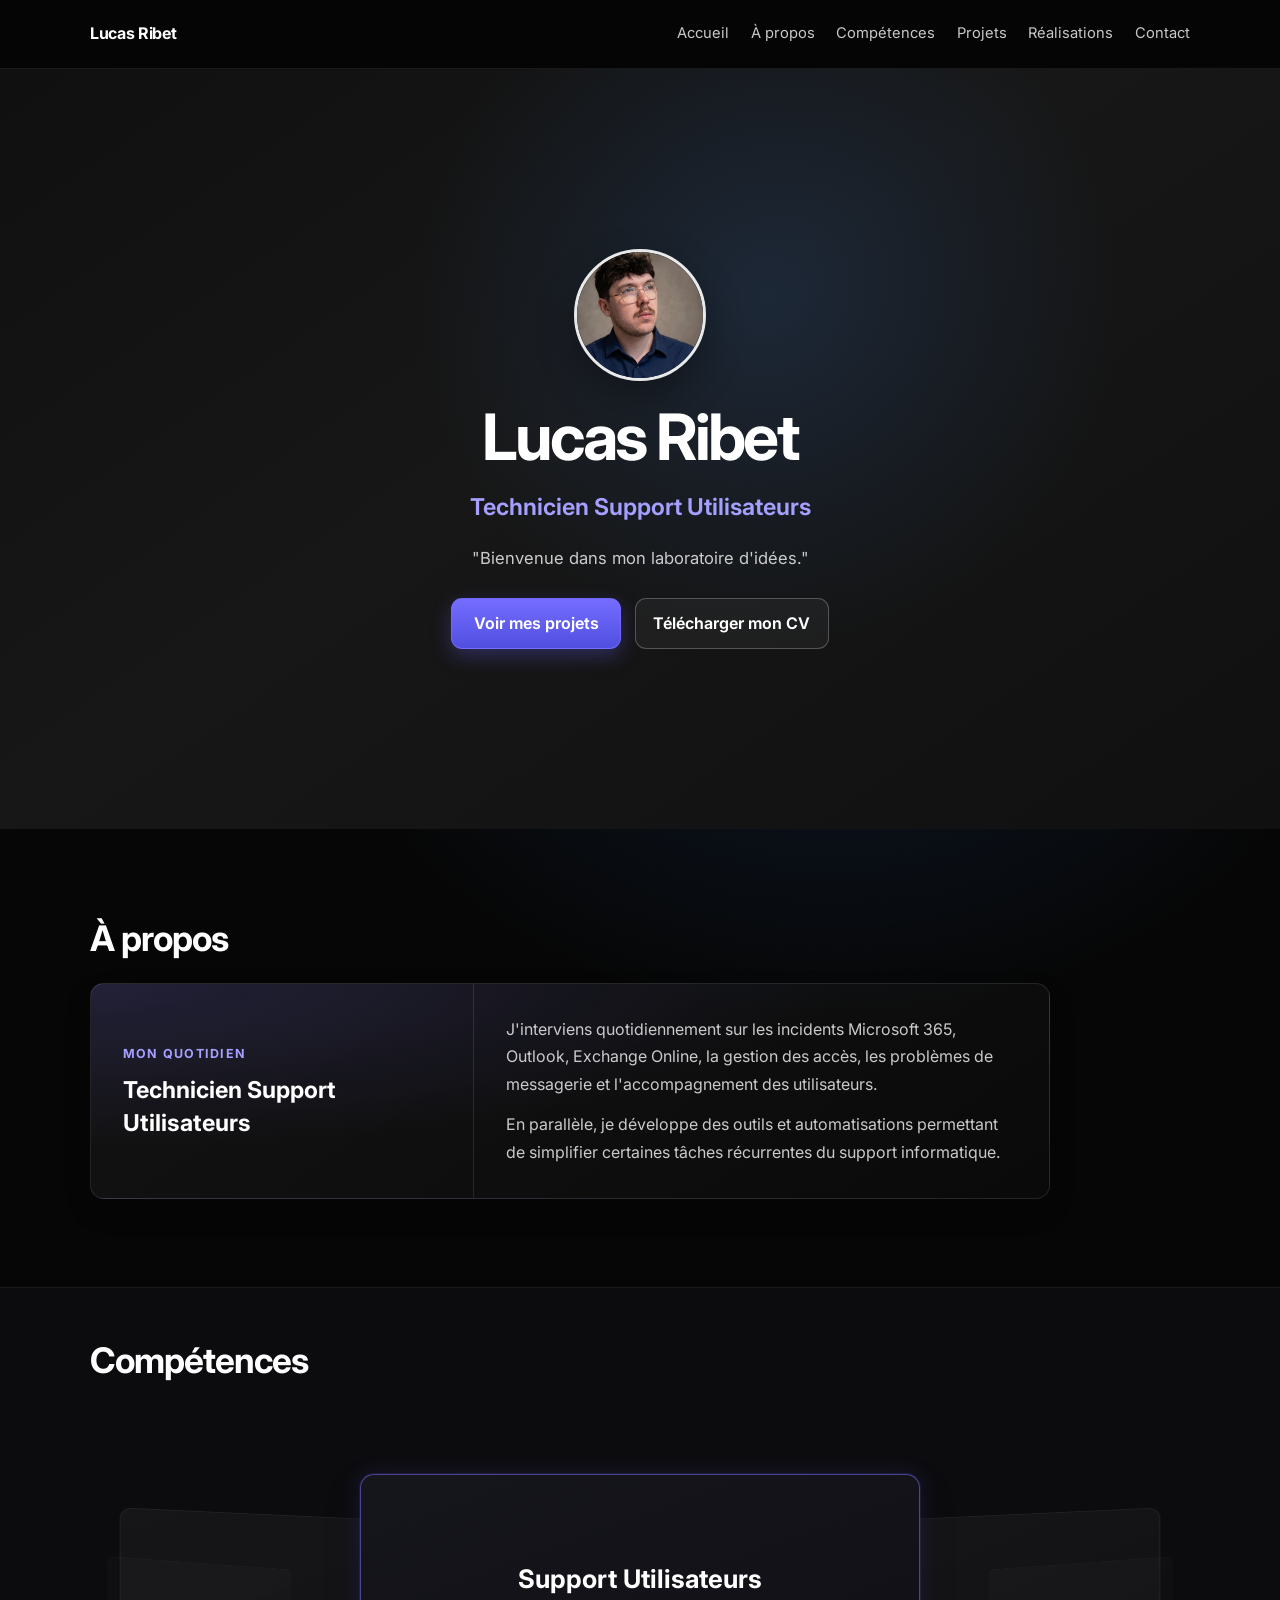
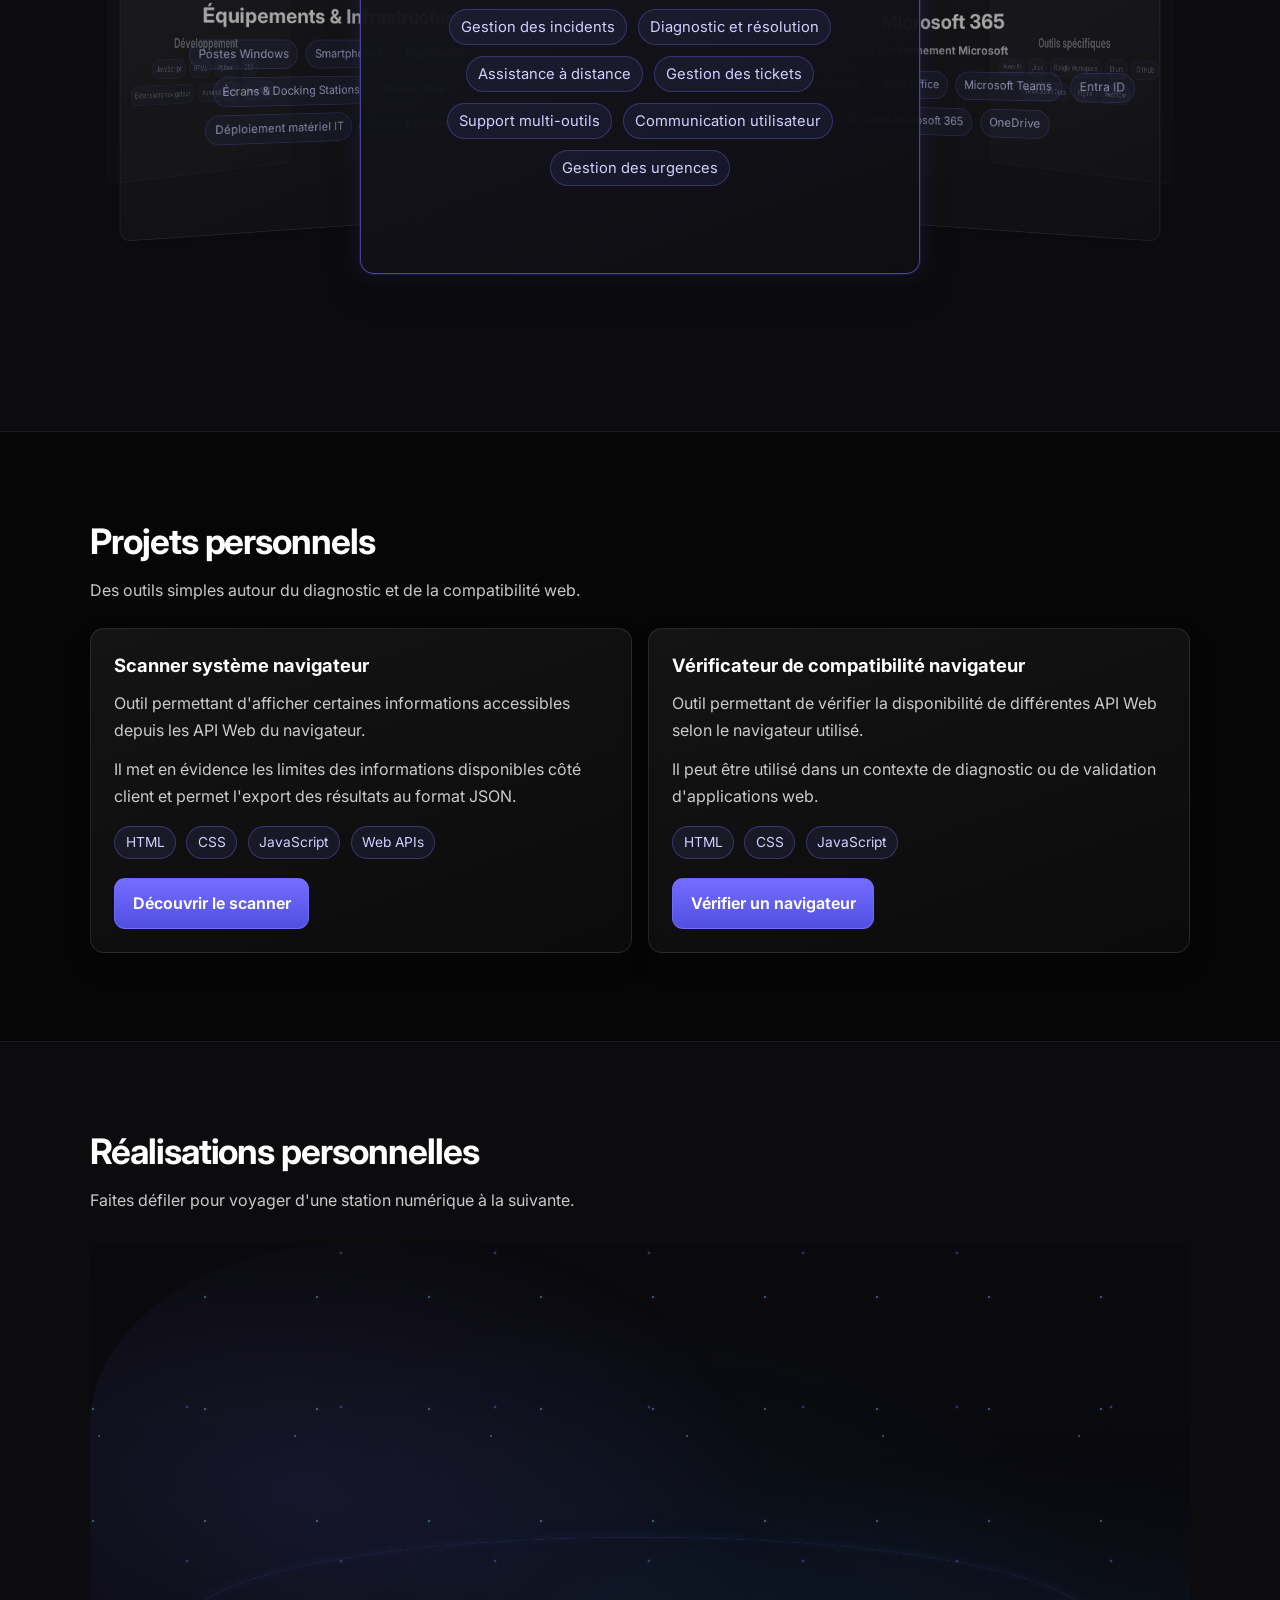
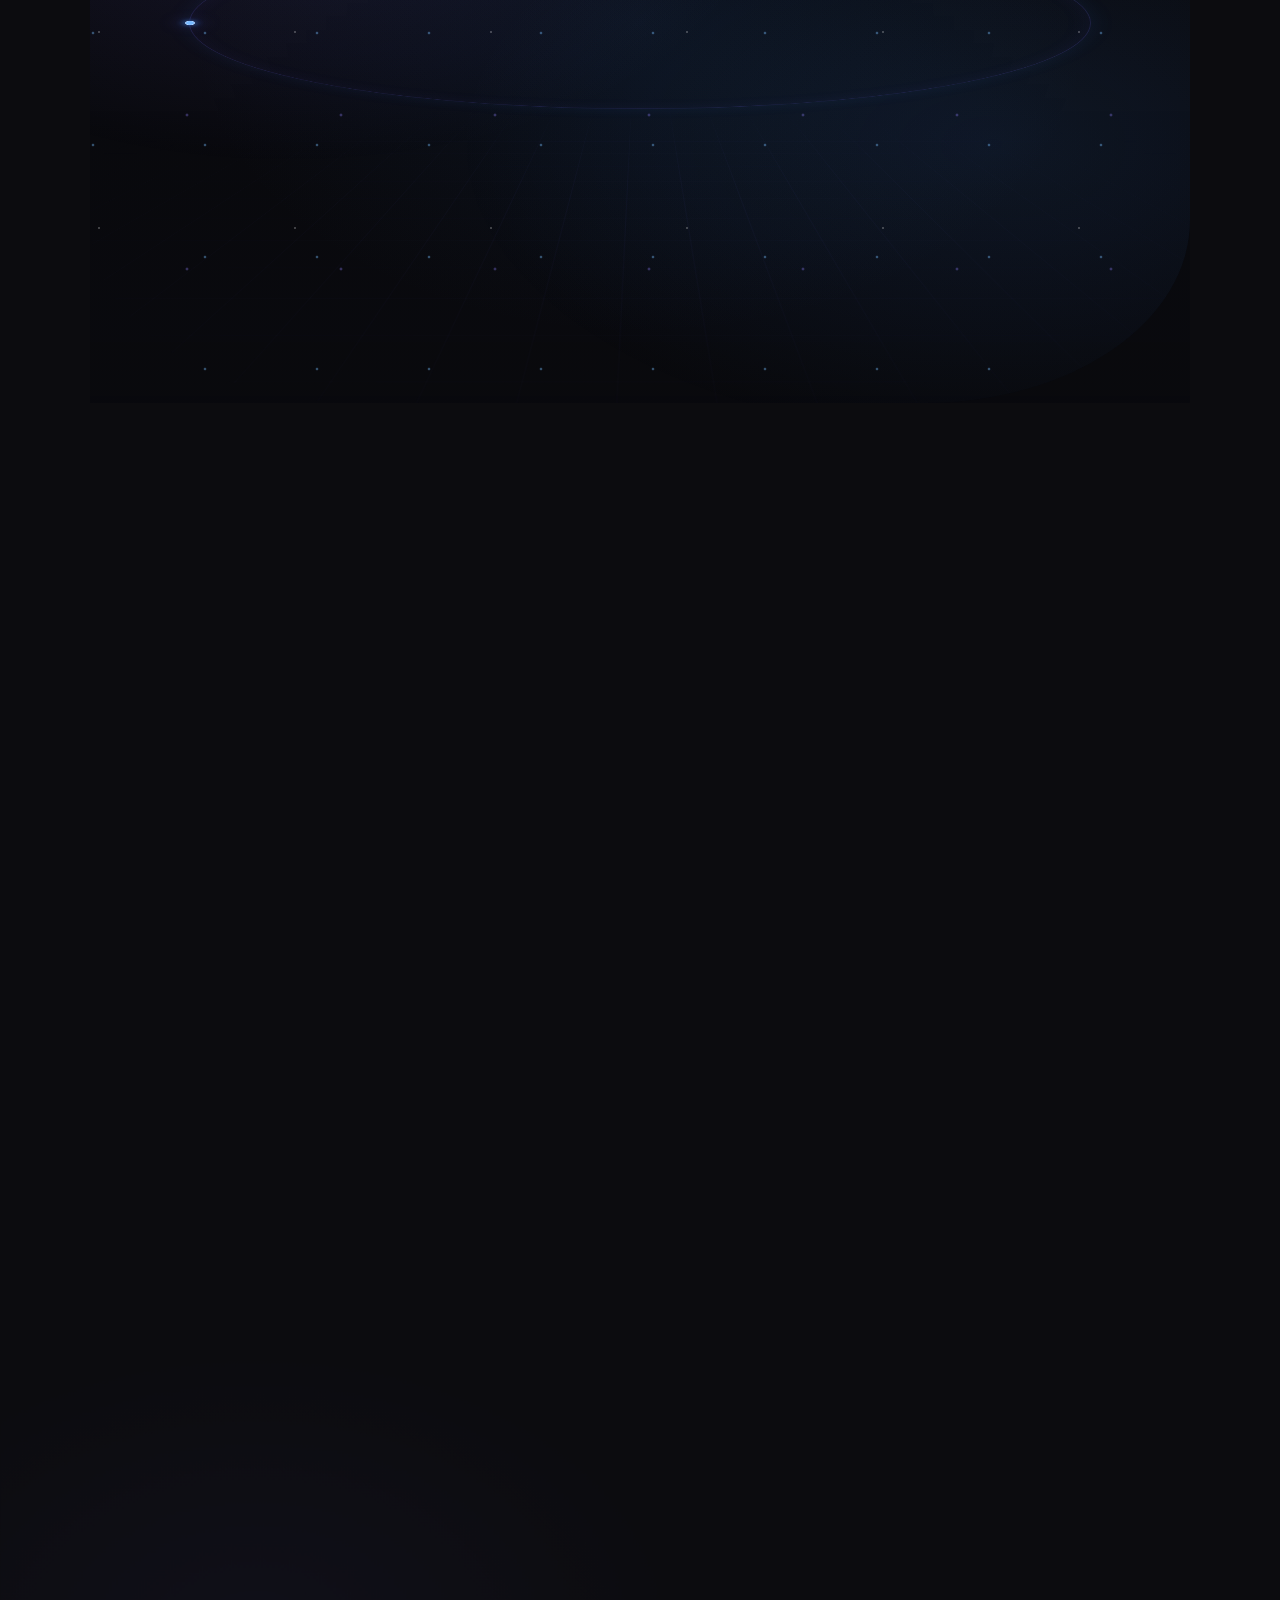
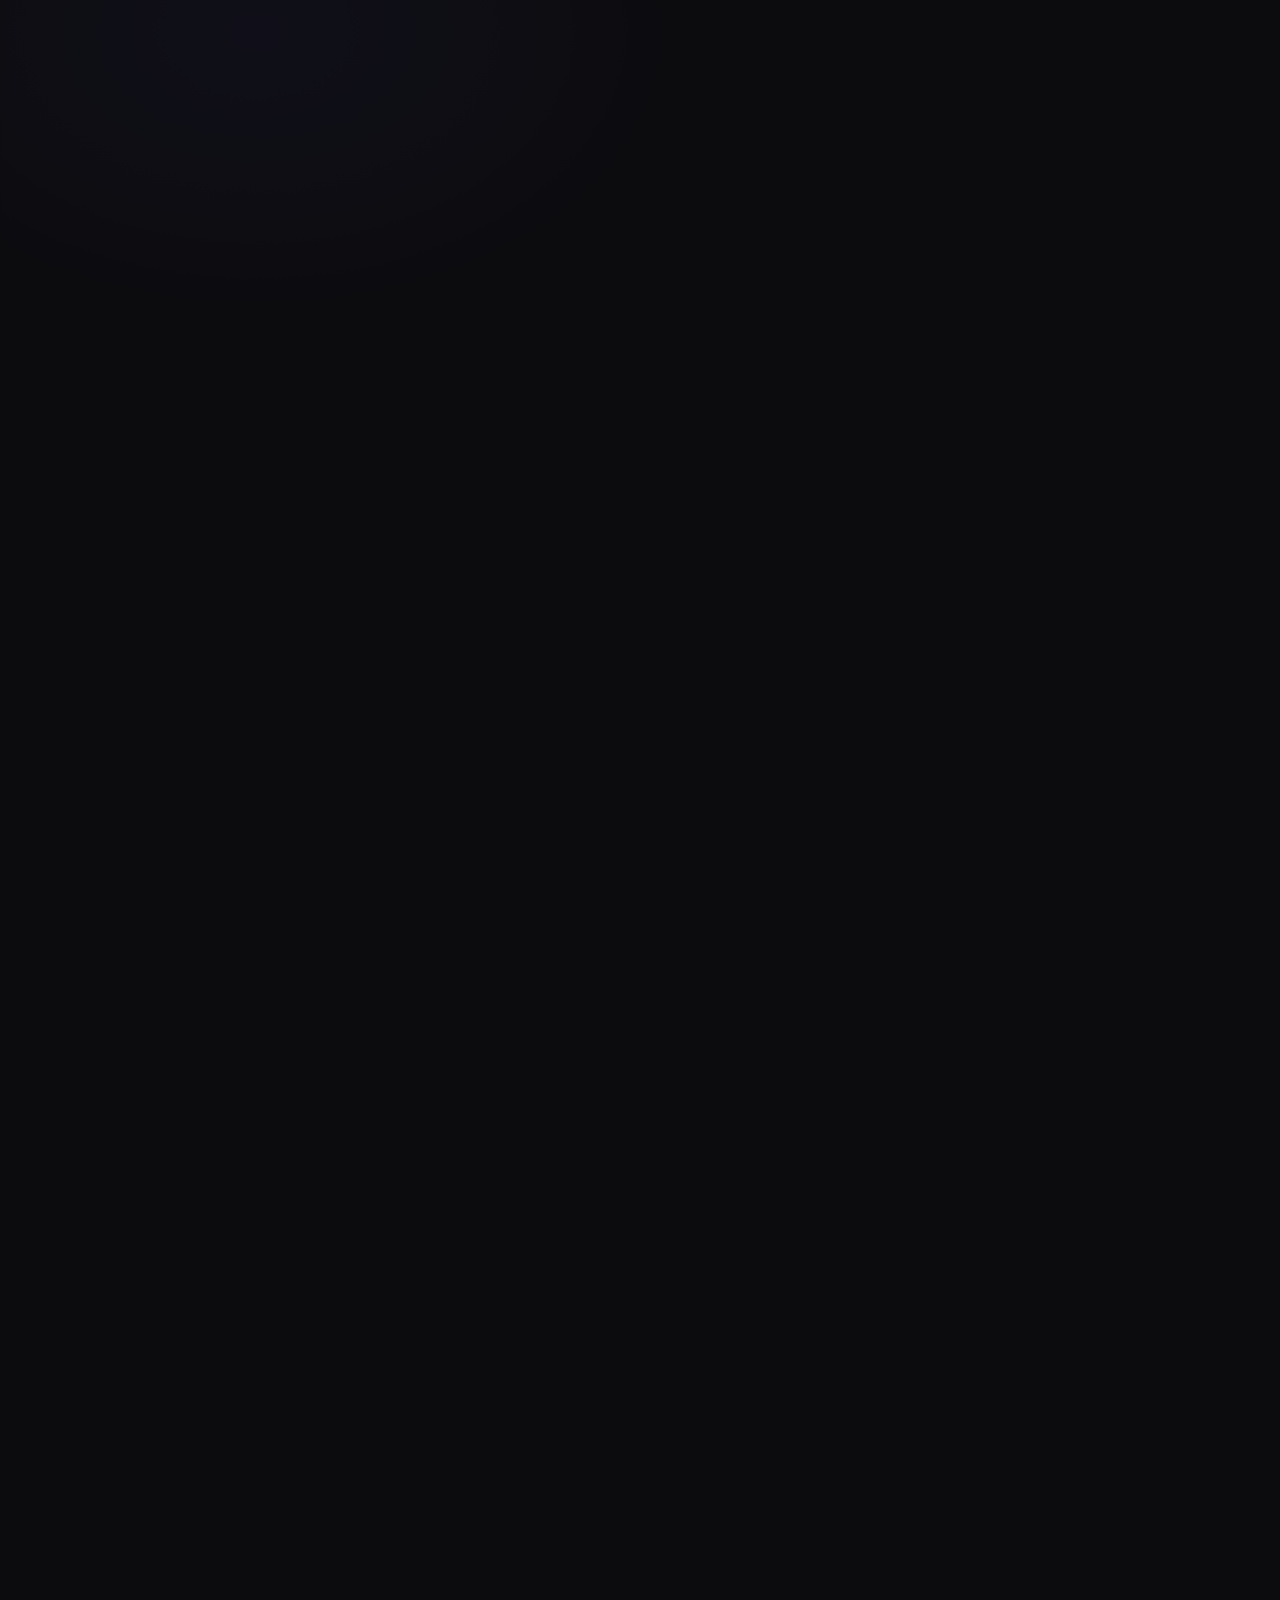
==== commit 938f825d: "New Space Journey Transition" ====
--- a/index.html
+++ b/index.html
@@ -259,124 +259,241 @@
         </div>
       </section>
 
-      <!-- Réalisations décrites à partir des informations fournies -->
+      <!-- Parcours immersif des réalisations personnelles -->
       <section id="achievements" class="section section-alt">
         <div class="container">
           <h2 class="scroll-reveal">Réalisations personnelles</h2>
-          <div class="achievement-grid">
-            <article class="achievement-card scroll-reveal">
-              <div class="achievement-visual">
-                <img
-                  src="img/visuel-extension-ticketing.png"
-                  alt="Capture d'écran de l'outil EasyVista Templates pour le suivi des tickets"
-                  width="960"
-                  height="540"
-                  loading="lazy"
-                />
+          <p class="section-intro scroll-reveal">
+            Faites défiler pour voyager d'une station numérique à la suivante.
+          </p>
+          <div class="project-journey" data-project-journey>
+            <div
+              class="project-journey__stage"
+              role="region"
+              aria-label="Voyage interactif parmi les réalisations"
+            >
+              <div class="project-journey__field" aria-hidden="true">
+                <div class="project-journey__orbit"></div>
               </div>
-              <div class="achievement-content">
-                <h3>Extension Chrome pour le ticketing</h3>
-                <p>
-                  Développement d'une extension Chrome facilitant l'utilisation
-                  d'un outil de ticketing.
-                </p>
-                <ul class="technology-list" aria-label="Outils concernés">
-                  <li>Chrome</li>
-                  <li>Ticketing</li>
-                </ul>
+              <div class="project-journey__transit" aria-hidden="true"></div>
+              <p
+                class="project-journey__status"
+                data-project-status
+                aria-live="polite"
+                aria-atomic="true"
+              >
+                Projet 1 sur 4
+              </p>
+              <div class="project-journey__cards">
+                <article
+                  class="achievement-card project-journey__card"
+                  data-project-category="Extension · Support IT"
+                >
+                  <div class="project-journey__core">
+                    <div class="achievement-visual">
+                      <img
+                        src="img/visuel-extension-ticketing.png"
+                        alt="Capture d'écran de l'outil EasyVista Templates pour le suivi des tickets"
+                        width="960"
+                        height="540"
+                        loading="lazy"
+                      />
+                    </div>
+                    <div class="achievement-content">
+                      <h3>Extension Chrome pour le ticketing</h3>
+                      <p>
+                        Développement d'une extension Chrome facilitant
+                        l'utilisation d'un outil de ticketing.
+                      </p>
+                    </div>
+                  </div>
+                  <ul
+                    class="project-satellites"
+                    aria-label="Technologies et informations du projet"
+                  >
+                    <li class="project-satellite project-satellite--northwest">
+                      <span>Extension</span>
+                    </li>
+                    <li class="project-satellite project-satellite--northeast">
+                      <span>Chrome</span>
+                    </li>
+                    <li class="project-satellite project-satellite--west">
+                      <span>Ticketing</span>
+                    </li>
+                    <li class="project-satellite project-satellite--east">
+                      <span>Support IT</span>
+                    </li>
+                  </ul>
+                </article>
+
+                <article
+                  class="achievement-card project-journey__card"
+                  data-project-category="Automatisation · Outils internes"
+                >
+                  <div class="project-journey__core">
+                    <div class="achievement-visual">
+                      <img
+                        src="img/visuel-outils-internes.png"
+                        alt="Capture d'écran de l'outil QuickRing de raccourcis texte"
+                        width="960"
+                        height="540"
+                        loading="lazy"
+                      />
+                    </div>
+                    <div class="achievement-content">
+                      <h3>Outils internes</h3>
+                      <p>
+                        Création d'outils internes permettant d'accélérer
+                        certaines actions répétitives.
+                      </p>
+                    </div>
+                  </div>
+                  <ul
+                    class="project-satellites"
+                    aria-label="Technologies et informations du projet"
+                  >
+                    <li class="project-satellite project-satellite--northwest">
+                      <span>Automatisation</span>
+                    </li>
+                    <li class="project-satellite project-satellite--northeast">
+                      <span>QuickRing</span>
+                    </li>
+                    <li class="project-satellite project-satellite--west">
+                      <span>Outils internes</span>
+                    </li>
+                    <li class="project-satellite project-satellite--east">
+                      <span>Support informatique</span>
+                    </li>
+                    <li class="project-satellite project-satellite--southwest">
+                      <span>Raccourcis texte</span>
+                    </li>
+                  </ul>
+                </article>
+
+                <article
+                  class="achievement-card project-journey__card"
+                  data-project-category="Diagnostic · Outils utilisateur"
+                >
+                  <div class="project-journey__core">
+                    <div class="achievement-visual">
+                      <img
+                        src="img/visuel-diagnostic-utilisateur.png"
+                        alt="Illustration d'un tableau de bord de diagnostic présentant l'état du poste, du réseau et du navigateur"
+                        width="960"
+                        height="540"
+                        loading="lazy"
+                      />
+                    </div>
+                    <div class="achievement-content">
+                      <h3>Outils de diagnostic utilisateur</h3>
+                      <p>
+                        Développement de plusieurs outils JavaScript orientés
+                        diagnostic utilisateur.
+                      </p>
+                      <div class="achievement-actions">
+                        <a
+                          class="btn github-link"
+                          href="https://github.com/WindIIO/portfolio"
+                          target="_blank"
+                          rel="noopener noreferrer"
+                          >GitHub</a
+                        >
+                      </div>
+                    </div>
+                  </div>
+                  <ul
+                    class="project-satellites"
+                    aria-label="Technologies et liens du projet"
+                  >
+                    <li class="project-satellite project-satellite--northwest">
+                      <span>Diagnostic</span>
+                    </li>
+                    <li class="project-satellite project-satellite--northeast">
+                      <span>JavaScript</span>
+                    </li>
+                    <li class="project-satellite project-satellite--west">
+                      <span>HTML · CSS</span>
+                    </li>
+                    <li class="project-satellite project-satellite--east">
+                      <span>Web APIs</span>
+                    </li>
+                    <li class="project-satellite project-satellite--north">
+                      <a
+                        href="https://github.com/WindIIO/portfolio"
+                        target="_blank"
+                        rel="noopener noreferrer"
+                        >GitHub</a
+                      >
+                    </li>
+                  </ul>
+                </article>
+
+                <article
+                  class="achievement-card project-journey__card"
+                  data-project-category="Portfolio · GitHub Pages"
+                >
+                  <div class="project-journey__core">
+                    <div class="achievement-visual">
+                      <img
+                        src="img/visuel-portfolio.png"
+                        alt="Capture d'écran du portfolio de Lucas Ribet affiché dans un navigateur"
+                        width="960"
+                        height="540"
+                        loading="lazy"
+                      />
+                    </div>
+                    <div class="achievement-content">
+                      <h3>Portfolio personnel</h3>
+                      <p>
+                        Création et maintenance d'un portfolio personnel
+                        hébergé sur GitHub Pages.
+                      </p>
+                      <div class="achievement-actions">
+                        <a
+                          class="btn github-link"
+                          href="https://github.com/WindIIO/portfolio"
+                          target="_blank"
+                          rel="noopener noreferrer"
+                          >GitHub</a
+                        >
+                      </div>
+                    </div>
+                  </div>
+                  <ul
+                    class="project-satellites"
+                    aria-label="Technologies et liens du projet"
+                  >
+                    <li class="project-satellite project-satellite--northwest">
+                      <span>Portfolio</span>
+                    </li>
+                    <li class="project-satellite project-satellite--northeast">
+                      <span>HTML · CSS</span>
+                    </li>
+                    <li class="project-satellite project-satellite--west">
+                      <span>JavaScript</span>
+                    </li>
+                    <li class="project-satellite project-satellite--east">
+                      <span>GitHub Pages</span>
+                    </li>
+                    <li class="project-satellite project-satellite--southeast">
+                      <a
+                        href="https://github.com/WindIIO/portfolio"
+                        target="_blank"
+                        rel="noopener noreferrer"
+                        >GitHub</a
+                      >
+                    </li>
+                  </ul>
+                </article>
               </div>
-            </article>
-
-            <article class="achievement-card scroll-reveal">
-              <div class="achievement-visual">
-                <img
-                  src="img/visuel-outils-internes.png"
-                  alt="Capture d'écran de l'outil QuickRing de raccourcis texte"
-                  width="960"
-                  height="540"
-                  loading="lazy"
-                />
-              </div>
-              <div class="achievement-content">
-                <h3>Outils internes</h3>
-                <p>
-                  Création d'outils internes permettant d'accélérer certaines
-                  actions répétitives.
-                </p>
-                <ul class="technology-list" aria-label="Domaine">
-                  <li>Automatisation</li>
-                  <li>Support informatique</li>
-                </ul>
-              </div>
-            </article>
-
-            <article class="achievement-card scroll-reveal">
-              <div class="achievement-visual">
-                <img
-                  src="img/visuel-diagnostic-utilisateur.png"
-                  alt="Illustration d'un tableau de bord de diagnostic présentant l'état du poste, du réseau et du navigateur"
-                  width="960"
-                  height="540"
-                  loading="lazy"
-                />
-              </div>
-              <div class="achievement-content">
-                <h3>Outils de diagnostic utilisateur</h3>
-                <p>
-                  Développement de plusieurs outils JavaScript orientés
-                  diagnostic utilisateur.
-                </p>
-                <ul class="technology-list" aria-label="Technologies utilisées">
-                  <li>JavaScript</li>
-                  <li>HTML</li>
-                  <li>CSS</li>
-                  <li>Web APIs</li>
-                </ul>
-                <div class="achievement-actions">
-                  <a
-                    class="btn github-link"
-                    href="https://github.com/WindIIO/portfolio"
-                    target="_blank"
-                    rel="noopener noreferrer"
-                    >Voir sur GitHub</a
-                  >
-                </div>
-              </div>
-            </article>
-
-            <article class="achievement-card scroll-reveal">
-              <div class="achievement-visual">
-                <img
-                  src="img/visuel-portfolio.png"
-                  alt="Capture d'écran du portfolio de Lucas Ribet affiché dans un navigateur"
-                  width="960"
-                  height="540"
-                  loading="lazy"
-                />
-              </div>
-              <div class="achievement-content">
-                <h3>Portfolio personnel</h3>
-                <p>
-                  Création et maintenance d'un portfolio personnel hébergé sur
-                  GitHub Pages.
-                </p>
-                <ul class="technology-list" aria-label="Technologies utilisées">
-                  <li>HTML</li>
-                  <li>CSS</li>
-                  <li>JavaScript</li>
-                  <li>GitHub Pages</li>
-                </ul>
-                <div class="achievement-actions">
-                  <a
-                    class="btn github-link"
-                    href="https://github.com/WindIIO/portfolio"
-                    target="_blank"
-                    rel="noopener noreferrer"
-                    >Voir le dépôt GitHub</a
-                  >
-                </div>
-              </div>
-            </article>
+            </div>
+            <div class="project-journey__scroll-space" aria-hidden="true"></div>
+            <div class="project-journey__track" aria-hidden="true">
+              <span class="project-journey__step"></span>
+              <span class="project-journey__step"></span>
+              <span class="project-journey__step"></span>
+              <span class="project-journey__step"></span>
+            </div>
           </div>
         </div>
       </section>
--- a/css/portfolio.css
+++ b/css/portfolio.css
@@ -537,16 +537,16 @@
 
 body.reveal-ready .skill-card:nth-child(2),
 body.reveal-ready .project-card:nth-child(2),
-body.reveal-ready .achievement-card:nth-child(2) {
+body.reveal-ready .achievement-card.scroll-reveal:nth-child(2) {
   transition-delay: 90ms;
 }
 
 body.reveal-ready .skill-card:nth-child(3),
-body.reveal-ready .achievement-card:nth-child(3) {
+body.reveal-ready .achievement-card.scroll-reveal:nth-child(3) {
   transition-delay: 180ms;
 }
 
-body.reveal-ready .achievement-card:nth-child(4) {
+body.reveal-ready .achievement-card.scroll-reveal:nth-child(4) {
   transition-delay: 270ms;
 }
 
@@ -566,7 +566,7 @@
   display: block;
   width: 100%;
   height: 100%;
-  object-fit: cover;
+  object-fit: contain;
 }
 
 .achievement-visual-label {
@@ -620,6 +620,1140 @@
   font-size: 0.9rem;
 }
 
+.project-journey {
+  position: relative;
+  margin-top: 1.75rem;
+}
+
+.project-journey__field,
+.project-journey__hud,
+.project-journey__status {
+  display: none;
+}
+
+.project-journey__track {
+  display: none;
+}
+
+.project-journey.is-enhanced {
+  padding-bottom: calc(var(--project-count) * var(--project-scroll-step));
+}
+
+.project-journey.is-enhanced .project-journey__stage {
+  position: sticky;
+  top: max(76px, calc((100svh - 660px) / 2));
+  height: min(620px, calc(100svh - 150px));
+  min-height: min(420px, calc(100svh - 120px));
+  isolation: isolate;
+  overflow: visible;
+  perspective: 1500px;
+  background: transparent;
+}
+
+.project-journey.is-enhanced .project-journey__field {
+  display: block;
+}
+
+.project-journey__field {
+  position: absolute;
+  z-index: 0;
+  inset: 0;
+  overflow: hidden;
+  border-radius: 24%;
+  background:
+    radial-gradient(ellipse at 50% 52%, rgba(63, 142, 252, 0.12), transparent 42%),
+    radial-gradient(ellipse at 20% 30%, rgba(117, 109, 255, 0.12), transparent 38%);
+  pointer-events: none;
+  transform: translate3d(var(--field-x, 0px), var(--field-y, 0px), 0);
+  transition: transform 450ms ease-out;
+}
+
+.project-journey__field::before,
+.project-journey__field::after {
+  position: absolute;
+  inset: -15%;
+  content: "";
+  pointer-events: none;
+}
+
+.project-journey__field::before {
+  opacity: 0.32;
+  background-image:
+    linear-gradient(rgba(117, 109, 255, 0.12) 1px, transparent 1px),
+    linear-gradient(90deg, rgba(117, 109, 255, 0.12) 1px, transparent 1px);
+  background-size: 48px 48px;
+  mask-image: radial-gradient(ellipse at center, #000 8%, transparent 68%);
+  transform: perspective(760px) rotateX(64deg) scale(1.45);
+  transform-origin: center 78%;
+}
+
+.project-journey__field::after {
+  opacity: 0.55;
+  background-image:
+    radial-gradient(circle, rgba(119, 190, 255, 0.72) 1px, transparent 1.7px),
+    radial-gradient(circle, rgba(144, 131, 255, 0.6) 1px, transparent 1.8px),
+    radial-gradient(circle, rgba(255, 255, 255, 0.42) 1px, transparent 1.6px);
+  background-position:
+    0 0,
+    31px 47px,
+    76px 13px;
+  background-size:
+    112px 112px,
+    154px 154px,
+    196px 196px;
+  animation: project-particle-drift 32s linear infinite;
+  will-change: transform;
+}
+
+.project-journey__orbit {
+  position: absolute;
+  top: 50%;
+  left: 50%;
+  width: min(82%, 940px);
+  aspect-ratio: 2.3 / 1;
+  border: 1px solid rgba(117, 109, 255, 0.2);
+  border-radius: 50%;
+  box-shadow:
+    0 0 28px rgba(63, 142, 252, 0.08),
+    inset 0 0 28px rgba(117, 109, 255, 0.06);
+  transform: translate(-50%, -50%) rotateX(64deg);
+  animation: project-orbit-rotate 42s linear infinite;
+}
+
+.project-journey__orbit::after {
+  position: absolute;
+  top: 50%;
+  left: 0;
+  width: 8px;
+  height: 8px;
+  border: 1px solid rgba(205, 226, 255, 0.8);
+  border-radius: 50%;
+  background: #79baff;
+  box-shadow:
+    0 0 10px rgba(63, 142, 252, 0.9),
+    0 0 24px rgba(117, 109, 255, 0.7);
+  content: "";
+  transform: translate(-50%, -50%);
+}
+
+.project-journey__cards {
+  grid-template-columns: minmax(0, 1fr);
+  gap: clamp(4rem, 8vw, 7rem);
+  margin: 0;
+  position: relative;
+  z-index: 1;
+  transform-style: preserve-3d;
+}
+
+.project-journey__card {
+  --visual-tilt: 8deg;
+  --visual-roll: -2deg;
+  --content-tilt: -6deg;
+  --content-roll: 1.5deg;
+
+  display: grid;
+  width: min(100%, 1080px);
+  grid-template-columns: minmax(0, 0.9fr) minmax(0, 1.1fr);
+  align-items: center;
+  gap: clamp(2rem, 5vw, 4.5rem);
+  margin: 0 auto;
+  overflow: visible;
+  border: 0;
+  border-radius: 0;
+  background: none;
+  box-shadow: none;
+  transform-style: preserve-3d;
+}
+
+.project-journey__card:hover {
+  border-color: transparent;
+  box-shadow: none;
+}
+
+.project-journey__card .achievement-visual {
+  width: 100%;
+  min-height: 100%;
+  border: 1px solid rgba(117, 109, 255, 0.36);
+  border-radius: calc(var(--radius) + 5px);
+  box-shadow:
+    0 26px 56px rgba(0, 0, 0, 0.42),
+    0 0 34px rgba(63, 142, 252, 0.16);
+  transform:
+    perspective(1100px)
+    rotateY(var(--visual-tilt))
+    rotateZ(var(--visual-roll))
+    translateZ(32px);
+  animation: project-image-float 7s ease-in-out infinite;
+  transition:
+    transform 800ms cubic-bezier(0.2, 0.75, 0.22, 1),
+    box-shadow 800ms ease;
+}
+
+.project-journey__card .achievement-content {
+  position: relative;
+  width: 100%;
+  min-height: 290px;
+  justify-content: center;
+  border: 1px solid rgba(117, 109, 255, 0.32);
+  border-radius: calc(var(--radius) + 5px);
+  padding: clamp(1.6rem, 3vw, 2.5rem);
+  background:
+    radial-gradient(ellipse at 100% 0%, rgba(117, 109, 255, 0.14), transparent 52%),
+    linear-gradient(150deg, rgba(18, 19, 30, 0.9), rgba(9, 10, 17, 0.84));
+  box-shadow:
+    0 26px 56px rgba(0, 0, 0, 0.38),
+    0 0 30px rgba(117, 109, 255, 0.12);
+  backdrop-filter: blur(14px);
+  transform:
+    perspective(1100px)
+    rotateY(var(--content-tilt))
+    rotateZ(var(--content-roll))
+    translateZ(18px);
+  animation: project-text-float 8s ease-in-out infinite;
+  transition:
+    transform 800ms cubic-bezier(0.2, 0.75, 0.22, 1),
+    box-shadow 800ms ease;
+}
+
+.project-journey__card .achievement-content h3 {
+  font-size: clamp(1.35rem, 2.5vw, 1.85rem);
+}
+
+.project-journey__card:nth-child(even) .achievement-visual {
+  grid-column: 2;
+  grid-row: 1;
+}
+
+.project-journey__card:nth-child(even) .achievement-content {
+  grid-column: 1;
+  grid-row: 1;
+}
+
+.project-journey__card:nth-child(2) {
+  --visual-tilt: -8deg;
+  --visual-roll: 3deg;
+  --content-tilt: 6deg;
+  --content-roll: -2deg;
+}
+
+.project-journey__card:nth-child(3) {
+  --visual-tilt: 7deg;
+  --visual-roll: -2deg;
+  --content-tilt: -9deg;
+  --content-roll: 1deg;
+}
+
+.project-journey__card:nth-child(4) {
+  --visual-tilt: -10deg;
+  --visual-roll: 2deg;
+  --content-tilt: 7deg;
+  --content-roll: -2deg;
+}
+
+.project-journey__card:hover .achievement-visual {
+  box-shadow:
+    0 32px 64px rgba(0, 0, 0, 0.46),
+    0 0 42px rgba(63, 142, 252, 0.22);
+}
+
+.project-journey__card:hover .achievement-content {
+  box-shadow:
+    0 32px 64px rgba(0, 0, 0, 0.42),
+    0 0 38px rgba(117, 109, 255, 0.18);
+}
+
+.project-journey__card:hover .achievement-visual img {
+  transform: scale(1.035);
+}
+
+.project-journey.is-enhanced .project-journey__cards {
+  position: absolute;
+  inset: 0;
+  display: block;
+  margin: 0;
+}
+
+.project-journey.is-enhanced .project-journey__card {
+  --visual-tilt: 9deg;
+  --visual-roll: -3deg;
+  --content-tilt: -7deg;
+  --content-roll: 2deg;
+
+  position: absolute;
+  top: 50%;
+  left: 50%;
+  display: grid;
+  width: min(1040px, calc(100% - 3rem));
+  grid-template-columns: minmax(0, 0.9fr) minmax(0, 1.1fr);
+  align-items: center;
+  gap: clamp(2rem, 5vw, 4.5rem);
+  overflow: visible;
+  border: 0;
+  border-radius: 0;
+  background: none;
+  box-shadow: none;
+  opacity: 0;
+  pointer-events: none;
+  transform: translate(-50%, -48%) translateZ(-360px) scale(0.78);
+  filter: blur(8px) brightness(0.75);
+  visibility: hidden;
+  transform-style: preserve-3d;
+  transition:
+    opacity 780ms ease,
+    transform 900ms cubic-bezier(0.2, 0.75, 0.22, 1),
+    filter 780ms ease,
+    visibility 0s linear 900ms;
+  will-change: opacity, transform;
+}
+
+.project-journey.is-enhanced .project-journey__card.is-active {
+  z-index: 2;
+  opacity: 1;
+  pointer-events: auto;
+  transform: translate(-50%, -50%) translateZ(0) scale(1);
+  filter: none;
+  visibility: visible;
+  transition:
+    opacity 780ms ease,
+    transform 900ms cubic-bezier(0.2, 0.75, 0.22, 1),
+    filter 780ms ease,
+    visibility 0s;
+}
+
+.project-journey.is-enhanced .achievement-visual {
+  width: 100%;
+  min-height: 100%;
+  border: 1px solid rgba(117, 109, 255, 0.36);
+  border-radius: calc(var(--radius) + 5px);
+  box-shadow:
+    0 26px 56px rgba(0, 0, 0, 0.42),
+    0 0 34px rgba(63, 142, 252, 0.16);
+  transform:
+    perspective(1100px)
+    rotateY(var(--visual-tilt))
+    rotateZ(var(--visual-roll))
+    translateZ(42px);
+  transition:
+    transform 800ms cubic-bezier(0.2, 0.75, 0.22, 1),
+    box-shadow 800ms ease;
+}
+
+.project-journey.is-enhanced .achievement-content {
+  position: relative;
+  width: 100%;
+  min-height: 290px;
+  justify-content: center;
+  border: 1px solid rgba(117, 109, 255, 0.32);
+  border-radius: calc(var(--radius) + 5px);
+  padding: clamp(1.6rem, 3vw, 2.5rem);
+  background:
+    radial-gradient(ellipse at 100% 0%, rgba(117, 109, 255, 0.14), transparent 52%),
+    linear-gradient(150deg, rgba(18, 19, 30, 0.9), rgba(9, 10, 17, 0.84));
+  box-shadow:
+    0 26px 56px rgba(0, 0, 0, 0.38),
+    0 0 30px rgba(117, 109, 255, 0.12);
+  backdrop-filter: blur(14px);
+  transform:
+    perspective(1100px)
+    rotateY(var(--content-tilt))
+    rotateZ(var(--content-roll))
+    translate3d(var(--content-x, 0px), var(--content-y, 0px), 18px);
+  transition:
+    transform 800ms cubic-bezier(0.2, 0.75, 0.22, 1),
+    box-shadow 800ms ease;
+}
+
+.project-journey.is-enhanced
+  .project-journey__card.is-active
+  .achievement-visual {
+  animation: project-image-float 7s ease-in-out infinite;
+}
+
+.project-journey.is-enhanced
+  .project-journey__card.is-active
+  .achievement-content {
+  animation: project-text-float 8s ease-in-out infinite;
+}
+
+.project-journey.is-enhanced .achievement-visual img {
+  transition:
+    transform 850ms cubic-bezier(0.2, 0.75, 0.22, 1),
+    filter 850ms ease;
+}
+
+.project-journey.is-enhanced .project-journey__card.is-active img {
+  transform: scale(1.035)
+    translate(var(--image-x, 0px), var(--image-y, 0px));
+}
+
+.project-journey.is-enhanced .project-journey__card:nth-child(2) {
+  --visual-tilt: -8deg;
+  --visual-roll: 3deg;
+  --content-tilt: 6deg;
+  --content-roll: -2deg;
+}
+
+.project-journey.is-enhanced .project-journey__card:nth-child(3) {
+  --visual-tilt: 7deg;
+  --visual-roll: -2deg;
+  --content-tilt: -9deg;
+  --content-roll: 1deg;
+}
+
+.project-journey.is-enhanced .project-journey__card:nth-child(4) {
+  --visual-tilt: -10deg;
+  --visual-roll: 2deg;
+  --content-tilt: 7deg;
+  --content-roll: -2deg;
+}
+
+.project-journey.is-enhanced
+  .project-journey__card:hover
+  .achievement-visual {
+  box-shadow:
+    0 32px 64px rgba(0, 0, 0, 0.46),
+    0 0 42px rgba(63, 142, 252, 0.22);
+}
+
+.project-journey.is-enhanced
+  .project-journey__card:hover
+  .achievement-content {
+  box-shadow:
+    0 32px 64px rgba(0, 0, 0, 0.42),
+    0 0 38px rgba(117, 109, 255, 0.18);
+}
+
+.project-journey.is-enhanced .achievement-content h3 {
+  font-size: clamp(1.35rem, 2.5vw, 1.85rem);
+}
+
+.project-journey__hud {
+  position: absolute;
+  z-index: 3;
+  inset: 0;
+  pointer-events: none;
+}
+
+.project-journey.is-enhanced .project-journey__hud {
+  display: block;
+}
+
+.project-journey__hud span {
+  position: absolute;
+  max-width: 34%;
+  border: 1px solid rgba(117, 109, 255, 0.28);
+  border-radius: 999px;
+  padding: 0.45rem 0.75rem;
+  background: rgba(8, 10, 19, 0.78);
+  box-shadow: 0 0 18px rgba(63, 142, 252, 0.08);
+  color: #c9dfff;
+  font-size: 0.72rem;
+  font-weight: 650;
+  letter-spacing: 0.07em;
+  text-transform: uppercase;
+  backdrop-filter: blur(8px);
+  animation: project-hud-float 6s ease-in-out infinite;
+}
+
+.project-journey__hud [data-project-hud="category"] {
+  top: 8%;
+  left: 4%;
+}
+
+.project-journey__hud [data-project-hud="stack"] {
+  top: 17%;
+  right: 3%;
+  animation-delay: -2s;
+}
+
+.project-journey__hud [data-project-hud="index"] {
+  right: 7%;
+  bottom: 8%;
+  color: #a59fff;
+  animation-delay: -4s;
+}
+
+.project-journey__status {
+  position: absolute;
+  z-index: 4;
+  top: 0.8rem;
+  right: 1rem;
+  max-width: calc(100% - 2rem);
+  margin: 0;
+  border-radius: 999px;
+  padding: 0.35rem 0.7rem;
+  background: rgba(6, 6, 12, 0.72);
+  color: var(--muted);
+  font-size: 0.78rem;
+  backdrop-filter: blur(8px);
+}
+
+.project-journey.is-enhanced .project-journey__status {
+  display: block;
+}
+
+.project-journey.is-enhanced .project-journey__track {
+  position: absolute;
+  z-index: -1;
+  inset: 0 0 auto;
+  display: grid;
+  height: calc(var(--project-count) * var(--project-scroll-step));
+  grid-template-rows: repeat(var(--project-count), var(--project-scroll-step));
+  pointer-events: none;
+}
+
+.project-journey__step {
+  display: block;
+}
+
+.project-journey.is-spatial
+  .project-journey__stage.is-transitioning
+  .project-journey__field::after {
+  animation: project-particle-burst 720ms ease-out;
+}
+
+.project-journey.is-spatial
+  .project-journey__stage.is-transitioning
+  .project-journey__card {
+  pointer-events: none;
+}
+
+@keyframes project-particle-drift {
+  from {
+    transform: translate3d(0, 0, 0);
+  }
+
+  to {
+    transform: translate3d(-12px, -24px, 0);
+  }
+}
+
+@keyframes project-particle-burst {
+  0% {
+    opacity: 0.32;
+    transform: translate3d(0, 18px, 0) scale(0.96);
+  }
+
+  45% {
+    opacity: 0.9;
+  }
+
+  100% {
+    opacity: 0.55;
+    transform: translate3d(0, -18px, 0) scale(1.04);
+  }
+}
+
+@keyframes project-orbit-rotate {
+  from {
+    transform: translate(-50%, -50%) rotateX(64deg) rotateZ(0deg);
+  }
+
+  to {
+    transform: translate(-50%, -50%) rotateX(64deg) rotateZ(360deg);
+  }
+}
+
+@keyframes project-image-float {
+  0%,
+  100% {
+    translate: 0 0;
+  }
+
+  50% {
+    translate: 0 -12px;
+  }
+}
+
+@keyframes project-text-float {
+  0%,
+  100% {
+    translate: 0 4px;
+  }
+
+  50% {
+    translate: 0 -7px;
+  }
+}
+
+@keyframes project-hud-float {
+  0%,
+  100% {
+    translate: 0 0;
+  }
+
+  50% {
+    translate: 0 -7px;
+  }
+}
+
+.project-journey[data-project-journey] {
+  --project-scroll-step: 100svh;
+  --project-sticky-top: max(76px, calc((100svh - 760px) / 2));
+  margin-top: 1.75rem;
+}
+
+.project-journey__stage {
+  position: relative;
+}
+
+.project-journey__field,
+.project-journey__transit,
+.project-journey__status,
+.project-journey__scroll-space,
+.project-journey__track {
+  display: none;
+}
+
+.project-journey__core {
+  display: grid;
+  grid-template-columns: minmax(0, 0.9fr) minmax(0, 1.1fr);
+  align-items: center;
+  gap: clamp(2rem, 5vw, 4.5rem);
+}
+
+.project-journey__card .achievement-content {
+  align-items: flex-start;
+  background:
+    radial-gradient(ellipse at 100% 0%, rgba(117, 109, 255, 0.14), transparent 52%),
+    linear-gradient(150deg, rgba(18, 19, 30, 0.9), rgba(9, 10, 17, 0.84));
+  text-align: left;
+}
+
+.project-satellites {
+  display: flex;
+  flex-wrap: wrap;
+  gap: 0.5rem;
+  margin: 1rem 0 0;
+  padding: 0;
+  list-style: none;
+}
+
+.project-satellite {
+  border: 1px solid rgba(117, 109, 255, 0.28);
+  border-radius: 999px;
+  padding: 0.35rem 0.65rem;
+  background: rgba(8, 10, 19, 0.78);
+  color: #c9dfff;
+  font-size: 0.78rem;
+}
+
+.project-satellite a {
+  color: inherit;
+  text-decoration: none;
+}
+
+.project-journey.is-spatial {
+  padding-bottom: 0;
+}
+
+.project-journey.is-spatial .project-journey__scroll-space {
+  display: block;
+  height: calc(
+    (var(--project-count) - 1) * var(--project-scroll-step) +
+      var(--project-sticky-top) + 24px
+  );
+}
+
+.project-journey.is-spatial .project-journey__stage {
+  position: sticky;
+  top: var(--project-sticky-top);
+  height: min(760px, calc(100svh - 112px));
+  min-height: min(540px, calc(100svh - 100px));
+  isolation: isolate;
+  overflow: hidden;
+  perspective: 1600px;
+  transform-style: preserve-3d;
+  background:
+    radial-gradient(ellipse at 50% 50%, rgba(32, 83, 151, 0.12), transparent 58%),
+    linear-gradient(180deg, rgba(5, 6, 12, 0.2), rgba(5, 6, 12, 0.42));
+}
+
+.project-journey.is-spatial .project-journey__field {
+  position: absolute;
+  z-index: 0;
+  inset: 0;
+  display: block;
+  overflow: hidden;
+  background:
+    radial-gradient(ellipse at 18% 32%, rgba(117, 109, 255, 0.12), transparent 38%),
+    radial-gradient(ellipse at 82% 66%, rgba(63, 142, 252, 0.1), transparent 42%);
+  pointer-events: none;
+  transform: translate3d(var(--field-x, 0px), var(--field-y, 0px), 0);
+  transition: transform 450ms ease-out;
+}
+
+.project-journey.is-spatial .project-journey__transit {
+  position: absolute;
+  z-index: 2;
+  inset: 0;
+  display: block;
+  overflow: hidden;
+  opacity: var(--transit-opacity, 0);
+  pointer-events: none;
+  transition: opacity 100ms linear;
+}
+
+.project-journey.is-spatial .project-journey__transit::before,
+.project-journey.is-spatial .project-journey__transit::after {
+  position: absolute;
+  inset: -24%;
+  content: "";
+  pointer-events: none;
+}
+
+.project-journey.is-spatial .project-journey__transit::before {
+  background-image:
+    radial-gradient(circle, rgba(205, 226, 255, 0.94) 1px, transparent 1.8px),
+    radial-gradient(circle, rgba(119, 190, 255, 0.8) 1px, transparent 2px),
+    repeating-linear-gradient(
+      90deg,
+      transparent 0 77px,
+      rgba(119, 190, 255, 0.2) 78px 79px,
+      transparent 80px 156px
+    );
+  background-position:
+    0 0,
+    48px 31px,
+    center;
+  background-size:
+    104px 104px,
+    176px 176px,
+    100% 100%;
+  mask-image: radial-gradient(ellipse at center, #000 16%, transparent 74%);
+  transform:
+    perspective(580px)
+    rotateX(68deg)
+    scale(var(--transit-scale, 1.3));
+  transform-origin: center 70%;
+  animation: project-transit-stars 1.15s linear infinite;
+  animation-play-state: var(--transit-animation-state, paused);
+}
+
+.project-journey.is-spatial .project-journey__transit::after {
+  background:
+    radial-gradient(ellipse at center, rgba(63, 142, 252, 0.2), transparent 58%),
+    repeating-conic-gradient(
+      from 0deg at 50% 50%,
+      transparent 0deg 14deg,
+      rgba(119, 190, 255, 0.13) 14.2deg 14.6deg,
+      transparent 15deg 30deg
+    );
+  mask-image: radial-gradient(ellipse at center, #000 4%, transparent 76%);
+  animation: project-transit-rays 7s ease-in-out infinite alternate;
+  animation-play-state: var(--transit-animation-state, paused);
+}
+
+.project-journey.is-spatial .project-journey__field::before,
+.project-journey.is-spatial .project-journey__field::after {
+  position: absolute;
+  inset: -15%;
+  content: "";
+  pointer-events: none;
+}
+
+.project-journey.is-spatial .project-journey__field::before {
+  opacity: 0.3;
+  background-image:
+    linear-gradient(rgba(117, 109, 255, 0.12) 1px, transparent 1px),
+    linear-gradient(90deg, rgba(117, 109, 255, 0.12) 1px, transparent 1px);
+  background-size: 54px 54px;
+  mask-image: radial-gradient(ellipse at center, #000 8%, transparent 68%);
+  transform:
+    perspective(760px)
+    rotateX(64deg)
+    translateY(var(--camera-drift, 0px))
+    scale(1.45);
+  transform-origin: center 78%;
+}
+
+.project-journey.is-spatial .project-journey__field::after {
+  opacity: 0.55;
+  background-image:
+    radial-gradient(circle, rgba(119, 190, 255, 0.72) 1px, transparent 1.7px),
+    radial-gradient(circle, rgba(144, 131, 255, 0.6) 1px, transparent 1.8px),
+    radial-gradient(circle, rgba(255, 255, 255, 0.42) 1px, transparent 1.6px);
+  background-position:
+    0 0,
+    31px 47px,
+    76px 13px;
+  background-size:
+    112px 112px,
+    154px 154px,
+    196px 196px;
+  animation: project-particle-drift 32s linear infinite;
+  will-change: transform;
+}
+
+.project-journey.is-spatial .project-journey__orbit {
+  position: absolute;
+  top: 50%;
+  left: 50%;
+  width: min(82%, 940px);
+  aspect-ratio: 2.3 / 1;
+  border: 1px solid rgba(117, 109, 255, 0.18);
+  border-radius: 50%;
+  box-shadow:
+    0 0 28px rgba(63, 142, 252, 0.08),
+    inset 0 0 28px rgba(117, 109, 255, 0.06);
+  transform: translate(-50%, -50%) rotateX(64deg);
+  animation: project-orbit-rotate 48s linear infinite;
+}
+
+.project-journey.is-spatial .project-journey__orbit::after {
+  position: absolute;
+  top: 50%;
+  left: 0;
+  width: 8px;
+  height: 8px;
+  border: 1px solid rgba(205, 226, 255, 0.8);
+  border-radius: 50%;
+  background: #79baff;
+  box-shadow:
+    0 0 10px rgba(63, 142, 252, 0.9),
+    0 0 24px rgba(117, 109, 255, 0.7);
+  content: "";
+  transform: translate(-50%, -50%);
+}
+
+.project-journey.is-spatial .project-journey__cards {
+  position: absolute;
+  z-index: 1;
+  inset: 0;
+  display: block;
+  margin: 0;
+  transform-style: preserve-3d;
+}
+
+.project-journey.is-spatial .project-journey__card {
+  position: absolute;
+  top: 50%;
+  left: 50%;
+  display: block;
+  width: min(1040px, calc(100% - 2rem));
+  height: min(700px, 100%);
+  margin: 0;
+  overflow: visible;
+  border: 0;
+  border-radius: 0;
+  background: none;
+  box-shadow: none;
+  opacity: var(--station-opacity, 0);
+  pointer-events: none;
+  transform:
+    translate3d(-50%, -50%, 0)
+    translateZ(var(--station-z, -1200px))
+    translateY(var(--station-y, 0px))
+    scale(var(--station-scale, 0.25))
+    rotateY(var(--station-rotation, 0deg));
+  filter: blur(var(--station-blur, 8px));
+  visibility: var(--station-visibility, visible);
+  transform-style: preserve-3d;
+  will-change: transform, opacity, filter;
+}
+
+.project-journey.is-spatial .project-journey__card.is-active {
+  pointer-events: auto;
+}
+
+.project-journey.is-spatial .project-journey__core {
+  position: absolute;
+  top: 50%;
+  left: 50%;
+  display: grid;
+  width: min(590px, 68%);
+  grid-template-columns: minmax(0, 1fr);
+  gap: 0.5rem;
+  justify-items: center;
+  transform: translate3d(-50%, -50%, 52px);
+  transform-style: preserve-3d;
+}
+
+.project-journey.is-spatial .project-journey__core > .achievement-visual,
+.project-journey.is-spatial .project-journey__core > .achievement-content {
+  grid-column: 1;
+  grid-row: auto;
+}
+
+.project-journey.is-spatial .achievement-visual {
+  width: 100%;
+  aspect-ratio: 16 / 9;
+  min-height: 0;
+  border: 1px solid rgba(119, 190, 255, 0.58);
+  border-radius: calc(var(--radius) + 6px);
+  box-shadow:
+    0 0 22px rgba(63, 142, 252, 0.24),
+    0 0 58px rgba(63, 142, 252, 0.16),
+    0 28px 72px rgba(0, 0, 0, 0.48);
+  animation:
+    project-image-float 8s ease-in-out infinite,
+    project-core-glow 5s ease-in-out infinite;
+  transition: box-shadow 500ms ease;
+}
+
+.project-journey.is-spatial .achievement-visual::before {
+  position: absolute;
+  z-index: 1;
+  inset: 0;
+  border: 1px solid rgba(119, 190, 255, 0.44);
+  border-radius: inherit;
+  background:
+    radial-gradient(ellipse at 50% 45%, rgba(63, 142, 252, 0.2), transparent 62%),
+    linear-gradient(145deg, rgba(7, 11, 22, 0.94), rgba(11, 17, 31, 0.97));
+  box-shadow: inset 0 0 44px rgba(63, 142, 252, 0.2);
+  content: "";
+  opacity: var(--station-silhouette-opacity, 0);
+  pointer-events: none;
+  transition: opacity 140ms linear;
+}
+
+.project-journey.is-spatial .achievement-visual::after {
+  position: absolute;
+  z-index: 2;
+  inset: 0;
+  border: 1px solid rgba(173, 219, 255, 0.24);
+  border-radius: inherit;
+  background: repeating-linear-gradient(
+    to bottom,
+    transparent 0,
+    transparent 5px,
+    rgba(119, 190, 255, 0.035) 6px
+  );
+  box-shadow: inset 0 0 30px rgba(63, 142, 252, 0.12);
+  content: "";
+  pointer-events: none;
+}
+
+.project-journey.is-spatial .achievement-content {
+  position: relative;
+  width: 100%;
+  min-height: 0;
+  opacity: var(--station-detail-opacity, 1);
+  visibility: var(--station-detail-visibility, visible);
+  align-items: center;
+  justify-content: center;
+  border: 0;
+  border-radius: 0;
+  padding: 0.6rem 1rem;
+  background: none;
+  box-shadow: none;
+  text-align: center;
+  transform: translateZ(24px);
+  transition: opacity 120ms linear;
+}
+
+.project-journey.is-spatial .achievement-content h3 {
+  margin-bottom: 0.3rem;
+  font-size: clamp(1.35rem, 2.5vw, 1.9rem);
+}
+
+.project-journey.is-spatial .achievement-content > p {
+  max-width: 62ch;
+  margin-bottom: 0;
+}
+
+.project-journey.is-spatial .achievement-actions {
+  justify-content: center;
+  margin-top: 0.75rem;
+}
+
+.project-journey.is-spatial .project-satellites {
+  position: absolute;
+  z-index: 4;
+  inset: 0;
+  display: block;
+  margin: 0;
+  pointer-events: none;
+  transform-style: preserve-3d;
+}
+
+.project-journey.is-spatial .project-satellite {
+  --satellite-delay: 0s;
+
+  position: absolute;
+  max-width: 180px;
+  border: 1px solid rgba(117, 177, 255, 0.42);
+  border-radius: 999px;
+  padding: 0.48rem 0.78rem;
+  background:
+    radial-gradient(ellipse at 50% 0%, rgba(90, 158, 255, 0.16), transparent 80%),
+    rgba(7, 11, 22, 0.86);
+  box-shadow:
+    0 0 16px rgba(63, 142, 252, 0.22),
+    inset 0 0 12px rgba(117, 109, 255, 0.08);
+  color: #d3e6ff;
+  opacity: var(--station-satellite-opacity, 1);
+  visibility: var(--station-satellite-visibility, visible);
+  font-size: 0.78rem;
+  font-weight: 650;
+  letter-spacing: 0.035em;
+  white-space: nowrap;
+  backdrop-filter: blur(10px);
+  pointer-events: none;
+  transform:
+    translate3d(
+      calc(-50% + var(--satellite-parallax-x, 0px)),
+      calc(-50% + var(--satellite-parallax-y, 0px)),
+      42px
+    )
+    scale(var(--station-satellite-scale, 1));
+  animation: project-satellite-float 7s ease-in-out var(--satellite-delay) infinite;
+  transition:
+    opacity 140ms linear,
+    border-color 300ms ease,
+    box-shadow 300ms ease,
+    color 300ms ease;
+}
+
+.project-journey.is-spatial .project-satellite a {
+  color: inherit;
+  pointer-events: auto;
+  text-decoration: none;
+}
+
+.project-journey.is-spatial .project-satellite a:focus-visible {
+  outline: 2px solid #9dc2ff;
+  outline-offset: 3px;
+}
+
+.project-journey.is-spatial .project-satellite:hover {
+  border-color: rgba(173, 219, 255, 0.82);
+  box-shadow:
+    0 0 24px rgba(63, 142, 252, 0.4),
+    inset 0 0 14px rgba(117, 109, 255, 0.12);
+  color: #fff;
+}
+
+.project-satellite--northwest {
+  top: 16%;
+  left: 12%;
+  --satellite-delay: -1.6s;
+}
+
+.project-satellite--northeast {
+  top: 17%;
+  left: 88%;
+  --satellite-delay: -3.2s;
+}
+
+.project-satellite--west {
+  top: 55%;
+  left: 7%;
+  --satellite-delay: -2.4s;
+}
+
+.project-satellite--east {
+  top: 58%;
+  left: 93%;
+  --satellite-delay: -4.5s;
+}
+
+.project-satellite--southwest {
+  top: 87%;
+  left: 19%;
+  --satellite-delay: -0.8s;
+}
+
+.project-satellite--southeast {
+  top: 88%;
+  left: 81%;
+  --satellite-delay: -3.8s;
+}
+
+.project-satellite--north {
+  top: 6%;
+  left: 50%;
+  --satellite-delay: -2.8s;
+}
+
+.project-satellite--south {
+  top: 95%;
+  left: 50%;
+  --satellite-delay: -1.2s;
+}
+
+.project-journey.is-spatial .project-journey__status {
+  position: absolute;
+  width: 1px;
+  height: 1px;
+  overflow: hidden;
+  clip: rect(0, 0, 0, 0);
+  white-space: nowrap;
+  clip-path: inset(50%);
+}
+
+.project-journey.is-spatial .project-journey__track {
+  position: absolute;
+  z-index: -1;
+  inset: 0 0 auto;
+  display: grid;
+  height: calc(var(--project-count) * var(--project-scroll-step));
+  grid-template-rows: repeat(var(--project-count), var(--project-scroll-step));
+  pointer-events: none;
+}
+
+.project-journey.is-spatial .project-journey__step {
+  display: block;
+}
+
+.project-journey.is-transitioning .project-journey__field::after {
+  animation: project-particle-burst 720ms ease-out;
+}
+
+@keyframes project-transit-stars {
+  from {
+    background-position:
+      0 0,
+      48px 31px,
+      center;
+  }
+
+  to {
+    background-position:
+      104px 104px,
+      -128px -145px,
+      center;
+  }
+}
+
+@keyframes project-transit-rays {
+  from {
+    transform: rotate(-8deg) scale(0.94);
+  }
+
+  to {
+    transform: rotate(8deg) scale(1.06);
+  }
+}
+
+@keyframes project-satellite-float {
+  0%,
+  100% {
+    translate: 0 0;
+  }
+
+  50% {
+    translate: 0 -9px;
+  }
+}
+
+@keyframes project-core-glow {
+  0%,
+  100% {
+    box-shadow:
+      0 0 22px rgba(63, 142, 252, 0.24),
+      0 0 58px rgba(63, 142, 252, 0.16),
+      0 28px 72px rgba(0, 0, 0, 0.48);
+  }
+
+  50% {
+    box-shadow:
+      0 0 30px rgba(63, 142, 252, 0.34),
+      0 0 72px rgba(63, 142, 252, 0.22),
+      0 32px 80px rgba(0, 0, 0, 0.5);
+  }
+}
+
 .github-link {
   border-color: rgba(255, 255, 255, 0.22);
   background: rgba(255, 255, 255, 0.06);
@@ -662,6 +1796,89 @@
 }
 
 @media (max-width: 850px) {
+  .project-journey.is-enhanced .project-journey__card {
+    width: calc(100% - 2rem);
+  }
+
+  .project-journey__cards {
+    gap: 3.75rem;
+  }
+
+  .project-journey__card {
+    width: 100%;
+    grid-template-columns: minmax(0, 1fr);
+    gap: 1.15rem;
+  }
+
+  .project-journey__core {
+    grid-template-columns: minmax(0, 1fr);
+  }
+
+  .project-journey__core > .achievement-visual,
+  .project-journey__core > .achievement-content {
+    grid-column: 1;
+    grid-row: auto;
+  }
+
+  .project-journey__card .achievement-visual {
+    width: 86%;
+    aspect-ratio: 2.4 / 1;
+    min-height: 0;
+    justify-self: start;
+    transform: perspective(900px) rotateY(5deg) rotateZ(-1.5deg) translateZ(16px);
+  }
+
+  .project-journey__card .achievement-content {
+    width: 94%;
+    min-height: 0;
+    justify-self: end;
+    padding: 1rem;
+    transform: perspective(900px) rotateY(-4deg) rotateZ(1deg) translateZ(24px);
+  }
+
+  .project-journey__card:nth-child(even) .achievement-visual {
+    grid-column: 1;
+    grid-row: 1;
+    transform: perspective(900px) rotateY(-5deg) rotateZ(1.5deg) translateZ(16px);
+  }
+
+  .project-journey__card:nth-child(even) .achievement-content {
+    grid-column: 1;
+    grid-row: 2;
+    transform: perspective(900px) rotateY(4deg) rotateZ(-1deg) translateZ(24px);
+  }
+
+  .project-journey__card .achievement-content h3 {
+    margin-bottom: 0.35rem;
+    font-size: 1.25rem;
+  }
+
+  .project-journey[data-project-journey] {
+    --project-scroll-step: 92svh;
+    --project-sticky-top: 72px;
+  }
+
+  .project-journey.is-spatial .project-journey__stage {
+    top: 72px;
+    height: min(700px, calc(100svh - 96px));
+    min-height: min(480px, calc(100svh - 88px));
+  }
+
+  .project-journey.is-spatial .project-journey__card {
+    width: calc(100% - 1rem);
+    height: 100%;
+  }
+
+  .project-journey.is-spatial .project-journey__core {
+    width: min(520px, 76%);
+  }
+
+  .project-journey.is-spatial .project-satellite {
+    max-width: 150px;
+    padding: 0.42rem 0.65rem;
+    font-size: 0.72rem;
+  }
+
   .nav-inner {
     position: relative;
   }
@@ -725,6 +1942,68 @@
     padding: 4rem 0;
   }
 
+  .project-journey.is-spatial .project-journey__stage {
+    height: min(680px, calc(100svh - 88px));
+    min-height: min(500px, calc(100svh - 80px));
+  }
+
+  .project-journey.is-spatial .project-journey__core {
+    width: min(460px, 82%);
+  }
+
+  .project-journey.is-spatial .project-journey__core .achievement-content {
+    padding: 0.55rem 0.35rem;
+  }
+
+  .project-journey.is-spatial .project-journey__core .achievement-content > p {
+    font-size: 0.9rem;
+    line-height: 1.5;
+  }
+
+  .project-journey.is-spatial .project-satellite {
+    max-width: 128px;
+    padding: 0.36rem 0.55rem;
+    font-size: 0.66rem;
+  }
+
+  .project-satellite--northwest {
+    top: 9%;
+    left: 24%;
+  }
+
+  .project-satellite--northeast {
+    top: 9%;
+    left: 76%;
+  }
+
+  .project-satellite--west {
+    top: 32%;
+    left: 8%;
+  }
+
+  .project-satellite--east {
+    top: 33%;
+    left: 92%;
+  }
+
+  .project-satellite--southwest {
+    top: 91%;
+    left: 24%;
+  }
+
+  .project-satellite--southeast {
+    top: 91%;
+    left: 76%;
+  }
+
+  .project-satellite--north {
+    top: 4%;
+  }
+
+  .project-satellite--south {
+    top: 96%;
+  }
+
   .hero-content {
     gap: 0.8rem;
   }
@@ -745,6 +2024,61 @@
 
   .skill-wheel__stage {
     height: 560px;
+  }
+
+  .project-journey {
+    --project-scroll-step: 72svh;
+  }
+
+  .project-journey.is-enhanced .project-journey__stage {
+    top: 76px;
+    height: min(600px, calc(100svh - 150px));
+    min-height: min(440px, calc(100svh - 120px));
+  }
+
+  .project-journey.is-enhanced .project-journey__card {
+    width: calc(100% - 1rem);
+    max-height: none;
+    grid-template-columns: 1fr;
+    gap: 1.15rem;
+  }
+
+  .project-journey.is-enhanced .achievement-visual {
+    width: 86%;
+    aspect-ratio: 2.4 / 1;
+    min-height: 0;
+    justify-self: start;
+    transform: perspective(900px) rotateY(5deg) rotateZ(-1.5deg) translateZ(16px);
+  }
+
+  .project-journey.is-enhanced .achievement-content {
+    width: 94%;
+    min-height: 0;
+    justify-self: end;
+    padding: 1rem;
+    transform: perspective(900px) rotateY(-4deg) rotateZ(1deg) translateZ(24px);
+  }
+
+  .project-journey.is-enhanced .achievement-content h3 {
+    margin-bottom: 0.35rem;
+    font-size: 1.25rem;
+  }
+
+  .project-journey.is-enhanced
+    .project-journey__card:nth-child(even)
+    .achievement-visual {
+    transform: perspective(900px) rotateY(-5deg) rotateZ(1.5deg) translateZ(16px);
+  }
+
+  .project-journey.is-enhanced
+    .project-journey__card:nth-child(even)
+    .achievement-content {
+    transform: perspective(900px) rotateY(4deg) rotateZ(-1deg) translateZ(24px);
+  }
+
+  .project-journey__hud [data-project-hud="stack"],
+  .project-journey__hud [data-project-hud="index"] {
+    display: none;
   }
 
   .skill-card {
@@ -788,6 +2122,27 @@
 
   .skill-card.is-active {
     animation: none;
+  }
+
+  .project-journey__field::after,
+  .project-journey__orbit,
+  .project-journey__hud span,
+  .project-journey.is-enhanced .project-journey__card.is-active {
+    animation: none;
+  }
+
+  .project-journey.is-enhanced
+    .project-journey__card.is-active
+    .achievement-visual,
+  .project-journey.is-enhanced
+    .project-journey__card.is-active
+    .achievement-content {
+    animation: none;
+  }
+
+  .project-journey.is-enhanced .project-journey__card,
+  .project-journey.is-enhanced .project-journey__card.is-active {
+    transition: none;
   }
 
   *,
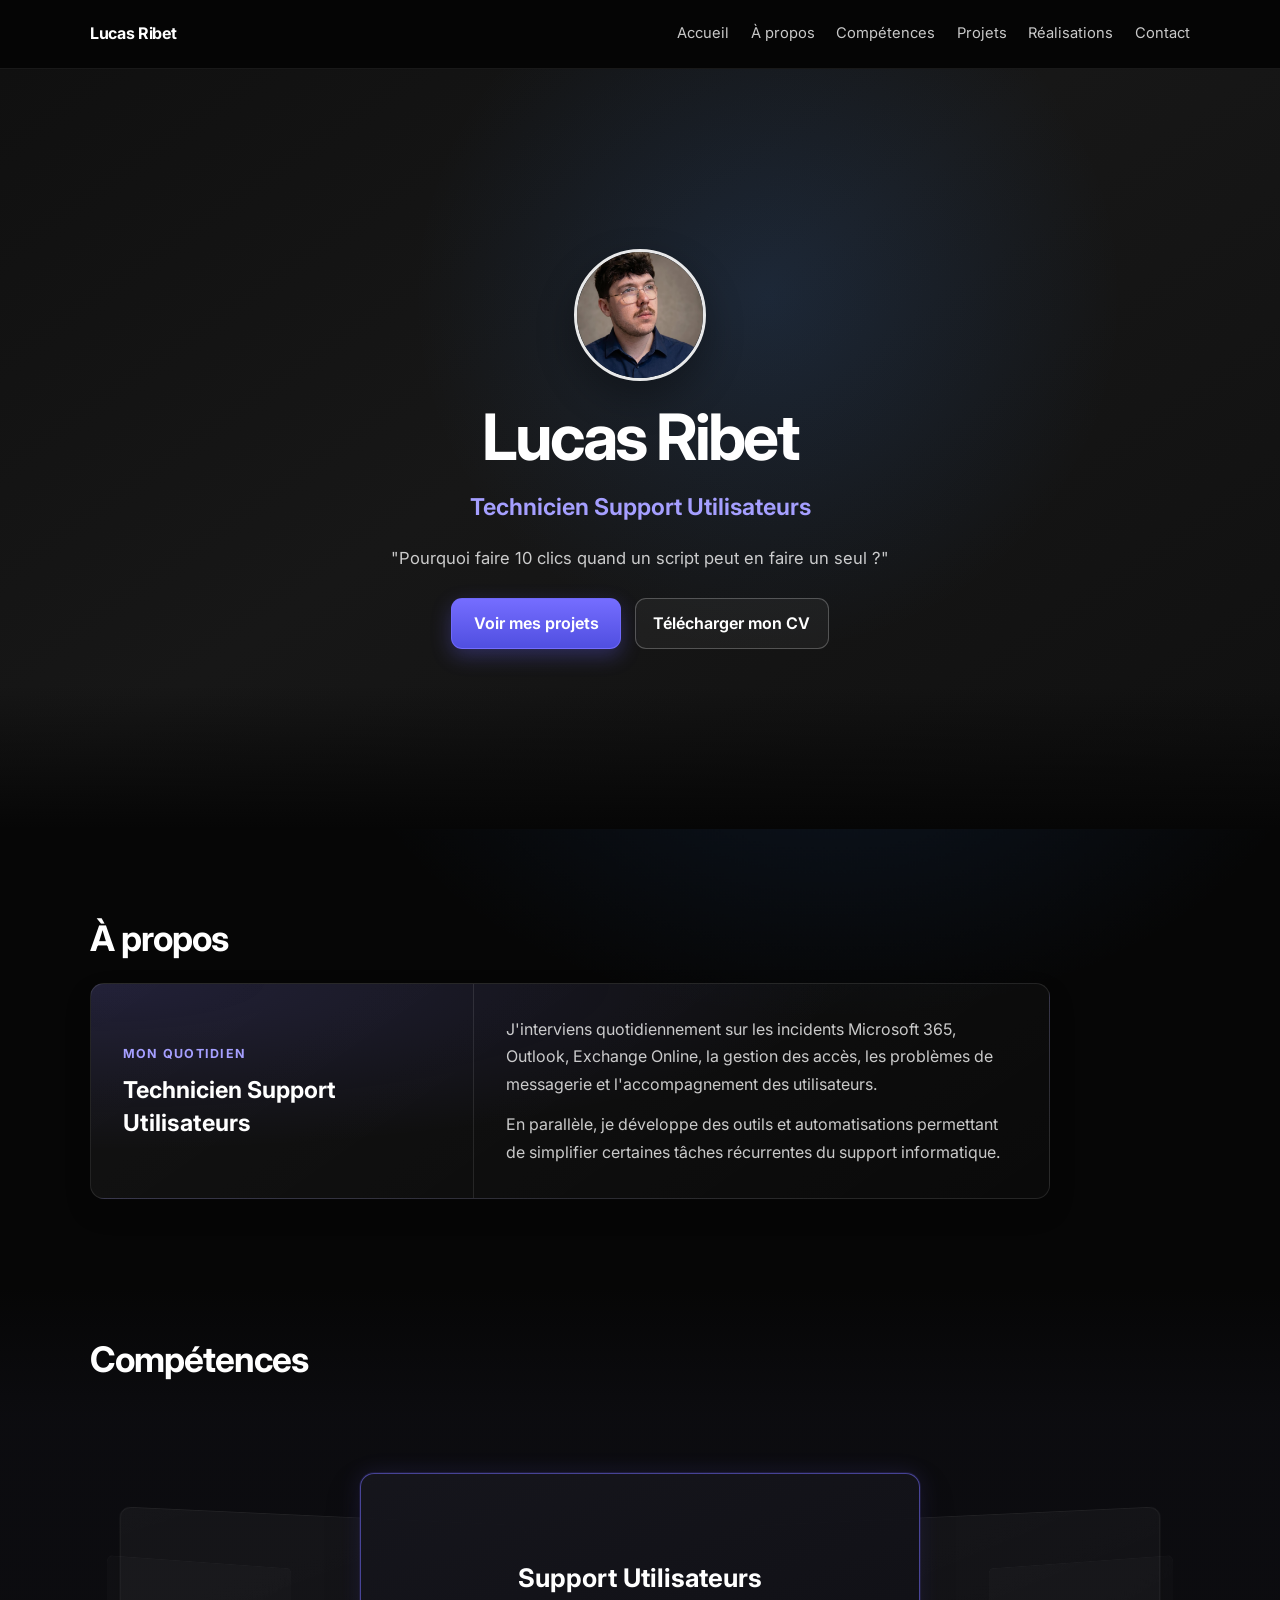
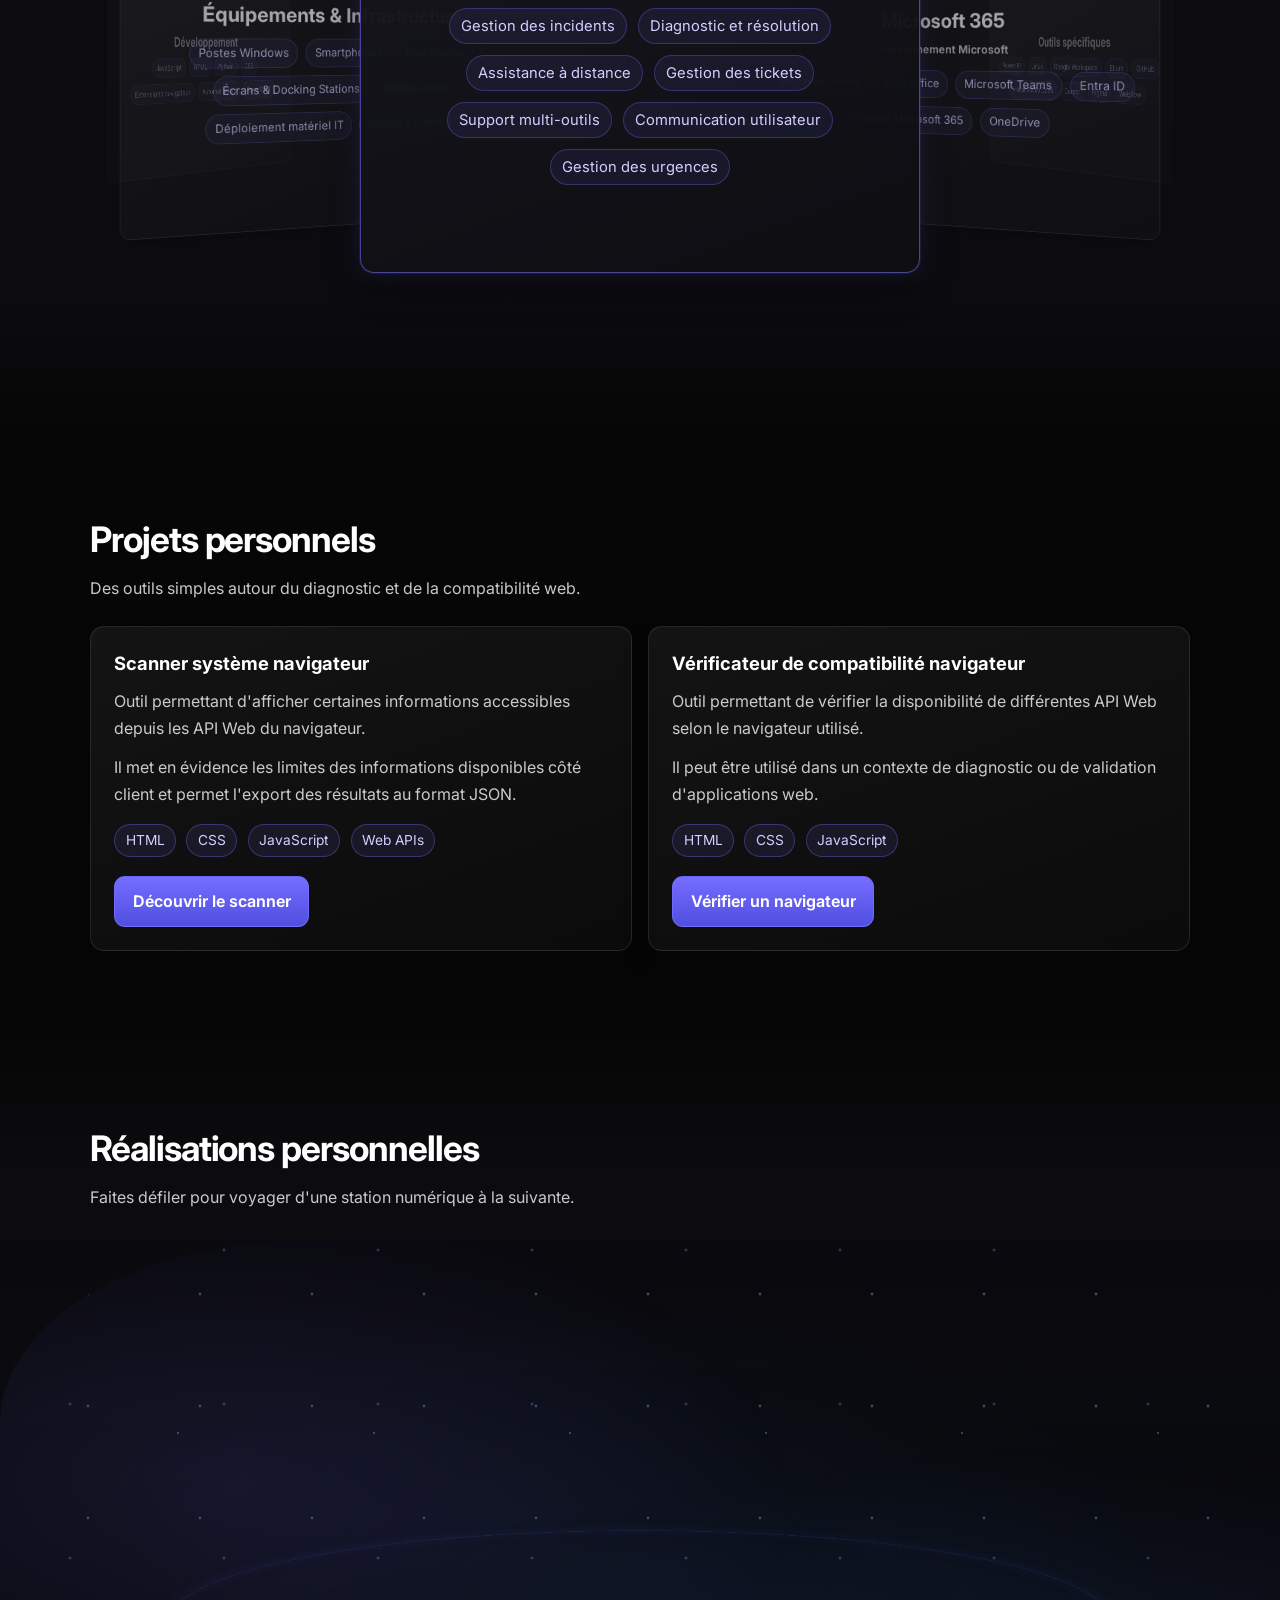
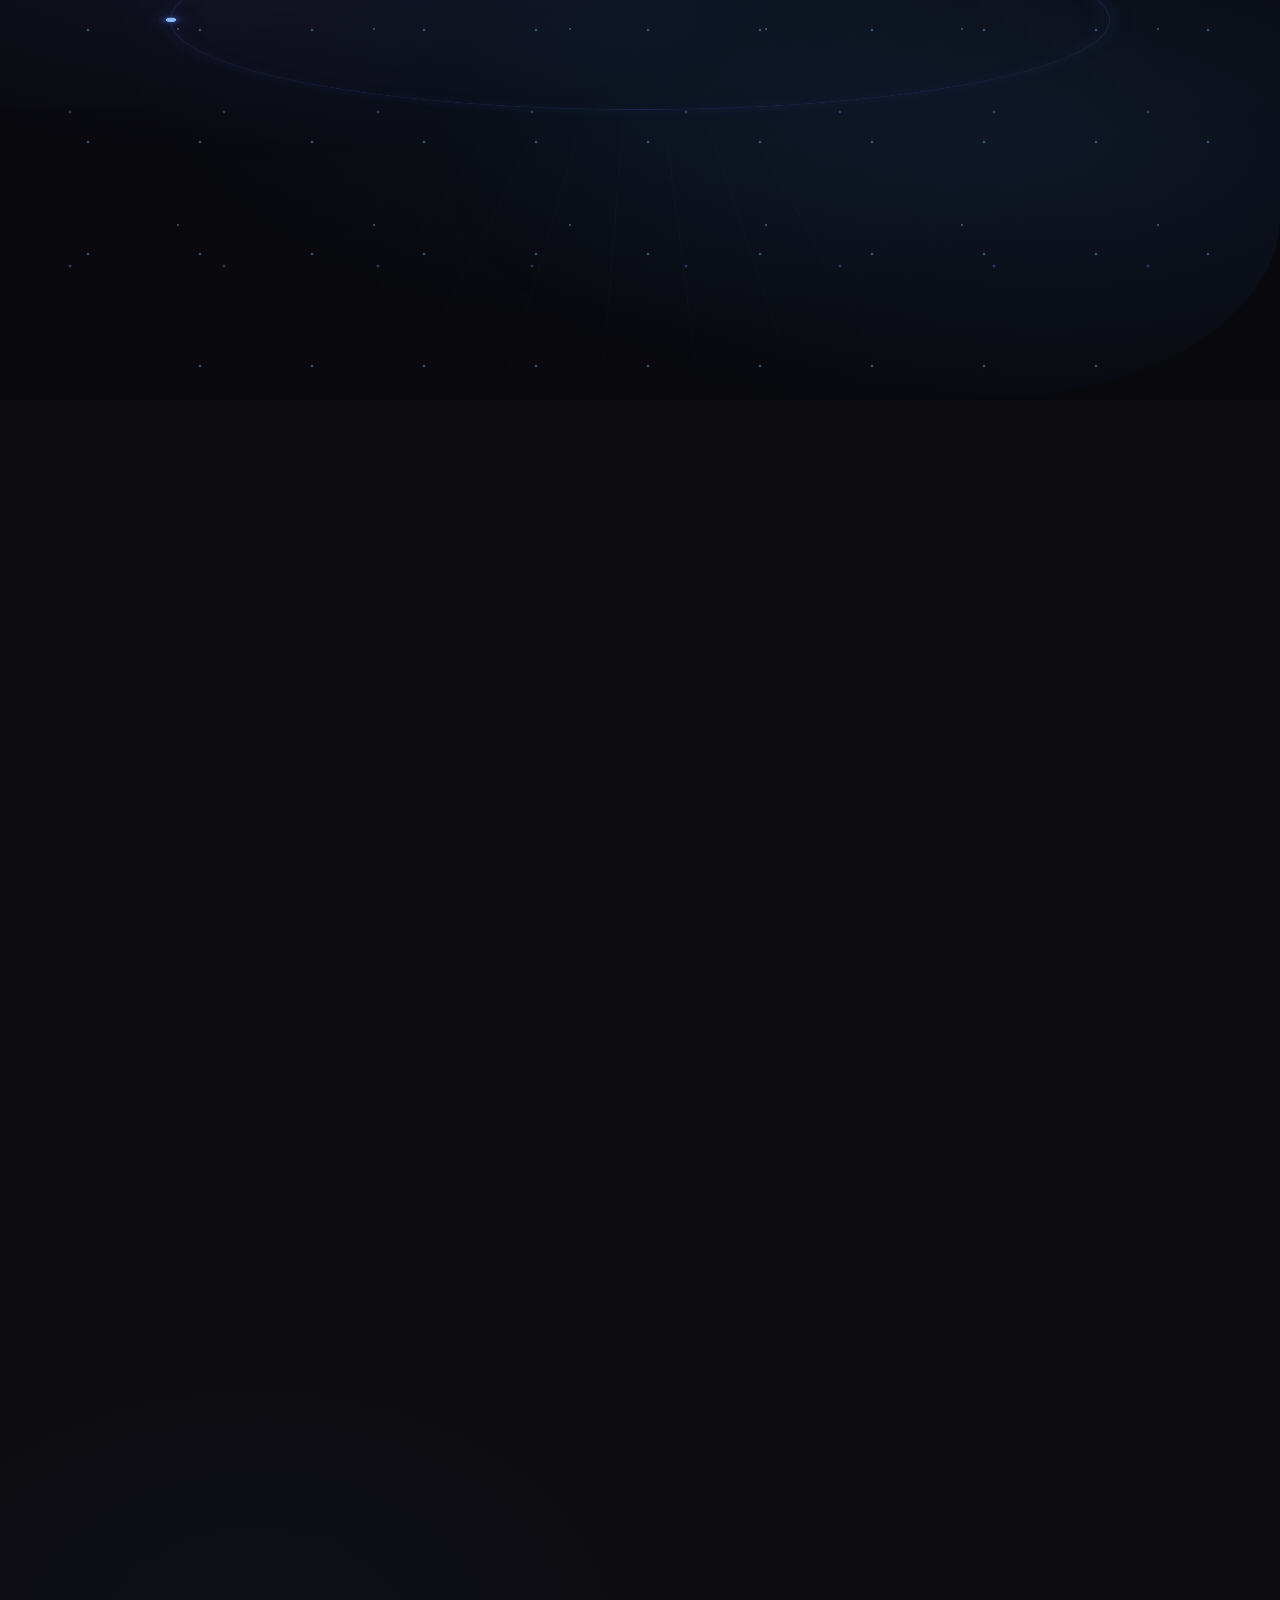
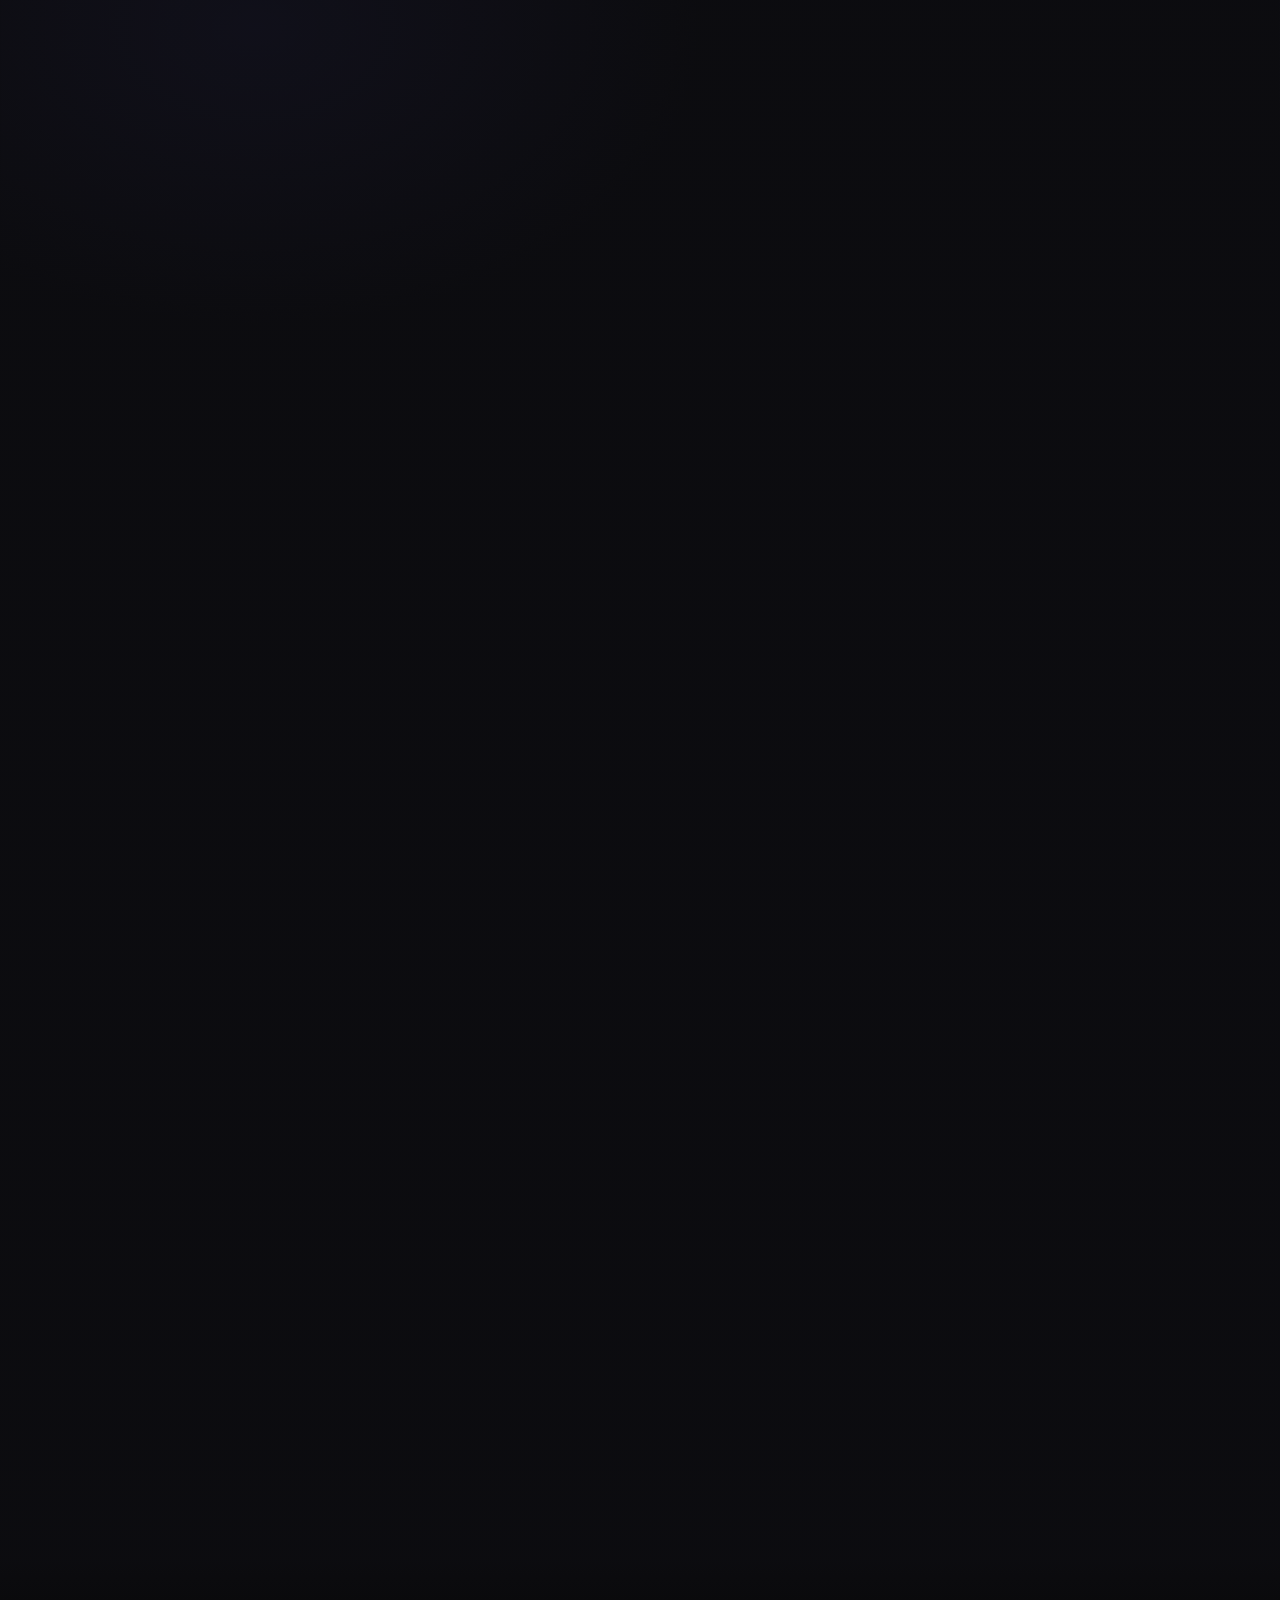
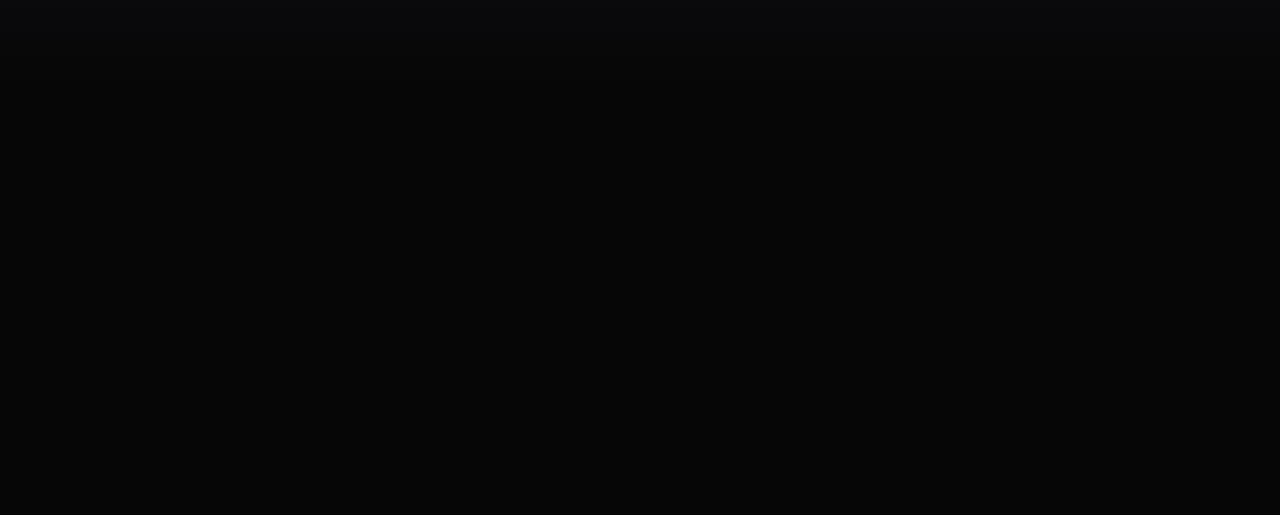
==== commit b1aa82be: "update index.html to add Cursor to the list of tools used in the project." ====
--- a/index.html
+++ b/index.html
@@ -159,6 +159,7 @@
                     <li>Elium</li>
                     <li>GitHub</li>
                     <li>Visual Studio Code</li>
+                    <li>Cursor</li>
                     <li>Figma</li>
                     <li>Webflow</li>
                   </ul>
--- a/css/portfolio.css
+++ b/css/portfolio.css
@@ -114,6 +114,15 @@
   text-align: center;
 }
 
+.hero::after {
+  position: absolute;
+  inset: auto 0 0;
+  height: clamp(5rem, 12vw, 9rem);
+  background: linear-gradient(to bottom, transparent, var(--bg));
+  content: "";
+  pointer-events: none;
+}
+
 .overlay {
   position: absolute;
   inset: 0;
@@ -223,8 +232,17 @@
 }
 
 .section-alt {
-  border-block: 1px solid rgba(255, 255, 255, 0.06);
-  background: rgba(16, 16, 22, 0.58);
+  background: linear-gradient(
+    to bottom,
+    transparent,
+    rgba(16, 16, 22, 0.58) 8rem,
+    rgba(16, 16, 22, 0.58) calc(100% - 8rem),
+    transparent
+  );
+}
+
+#achievements {
+  overflow-x: clip;
 }
 
 .section h2 {
@@ -1190,6 +1208,8 @@
 .project-journey[data-project-journey] {
   --project-scroll-step: 100svh;
   --project-sticky-top: max(76px, calc((100svh - 760px) / 2));
+  width: 100vw;
+  margin-left: calc(50% - 50vw);
   margin-top: 1.75rem;
 }
 
@@ -1763,10 +1783,6 @@
   background: rgba(255, 255, 255, 0.12);
 }
 
-.contact {
-  border-top: 1px solid rgba(255, 255, 255, 0.08);
-}
-
 .contact .container > p {
   margin-bottom: 1rem;
   color: var(--muted);
@@ -1787,9 +1803,8 @@
 }
 
 .footer {
-  border-top: 1px solid rgba(255, 255, 255, 0.08);
   padding: 1.2rem 0;
-  background: #050506;
+  background: linear-gradient(to bottom, var(--bg), #050506 4rem);
   color: var(--muted);
   text-align: center;
   font-size: 0.9rem;
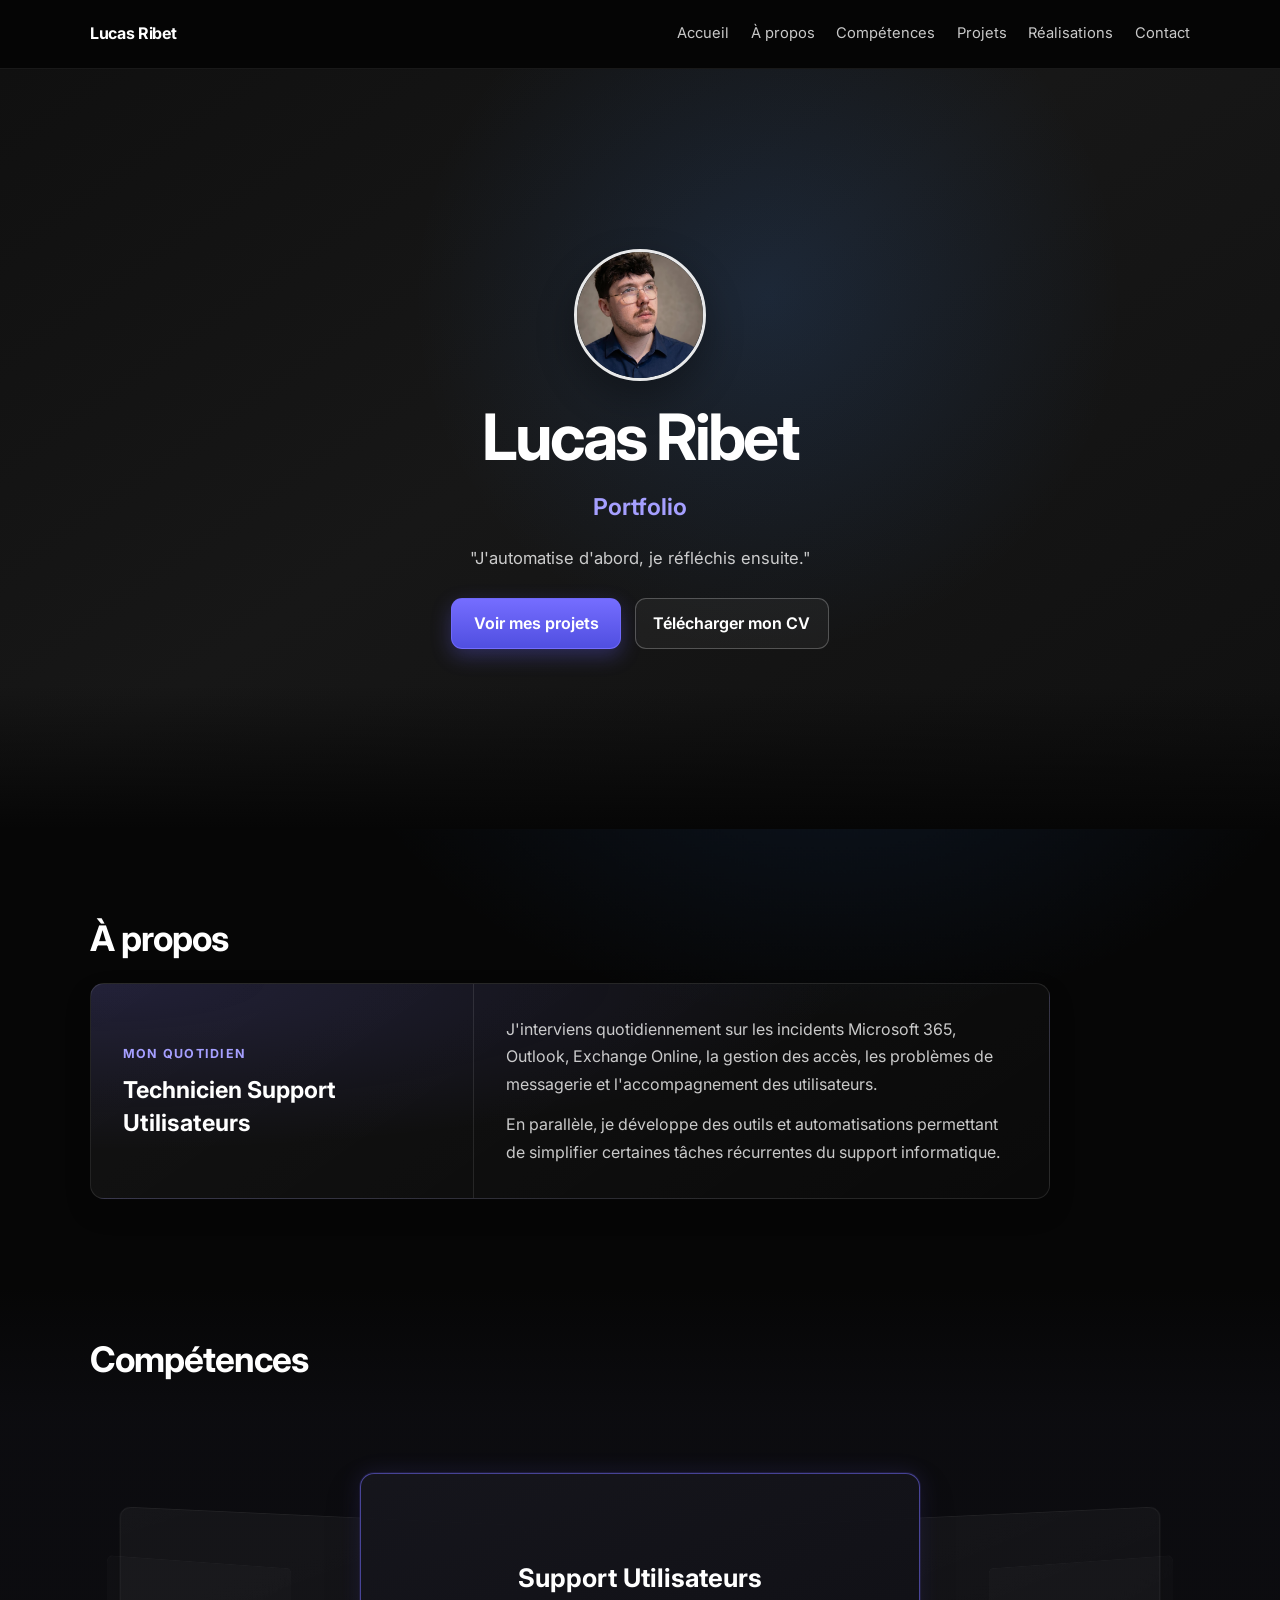
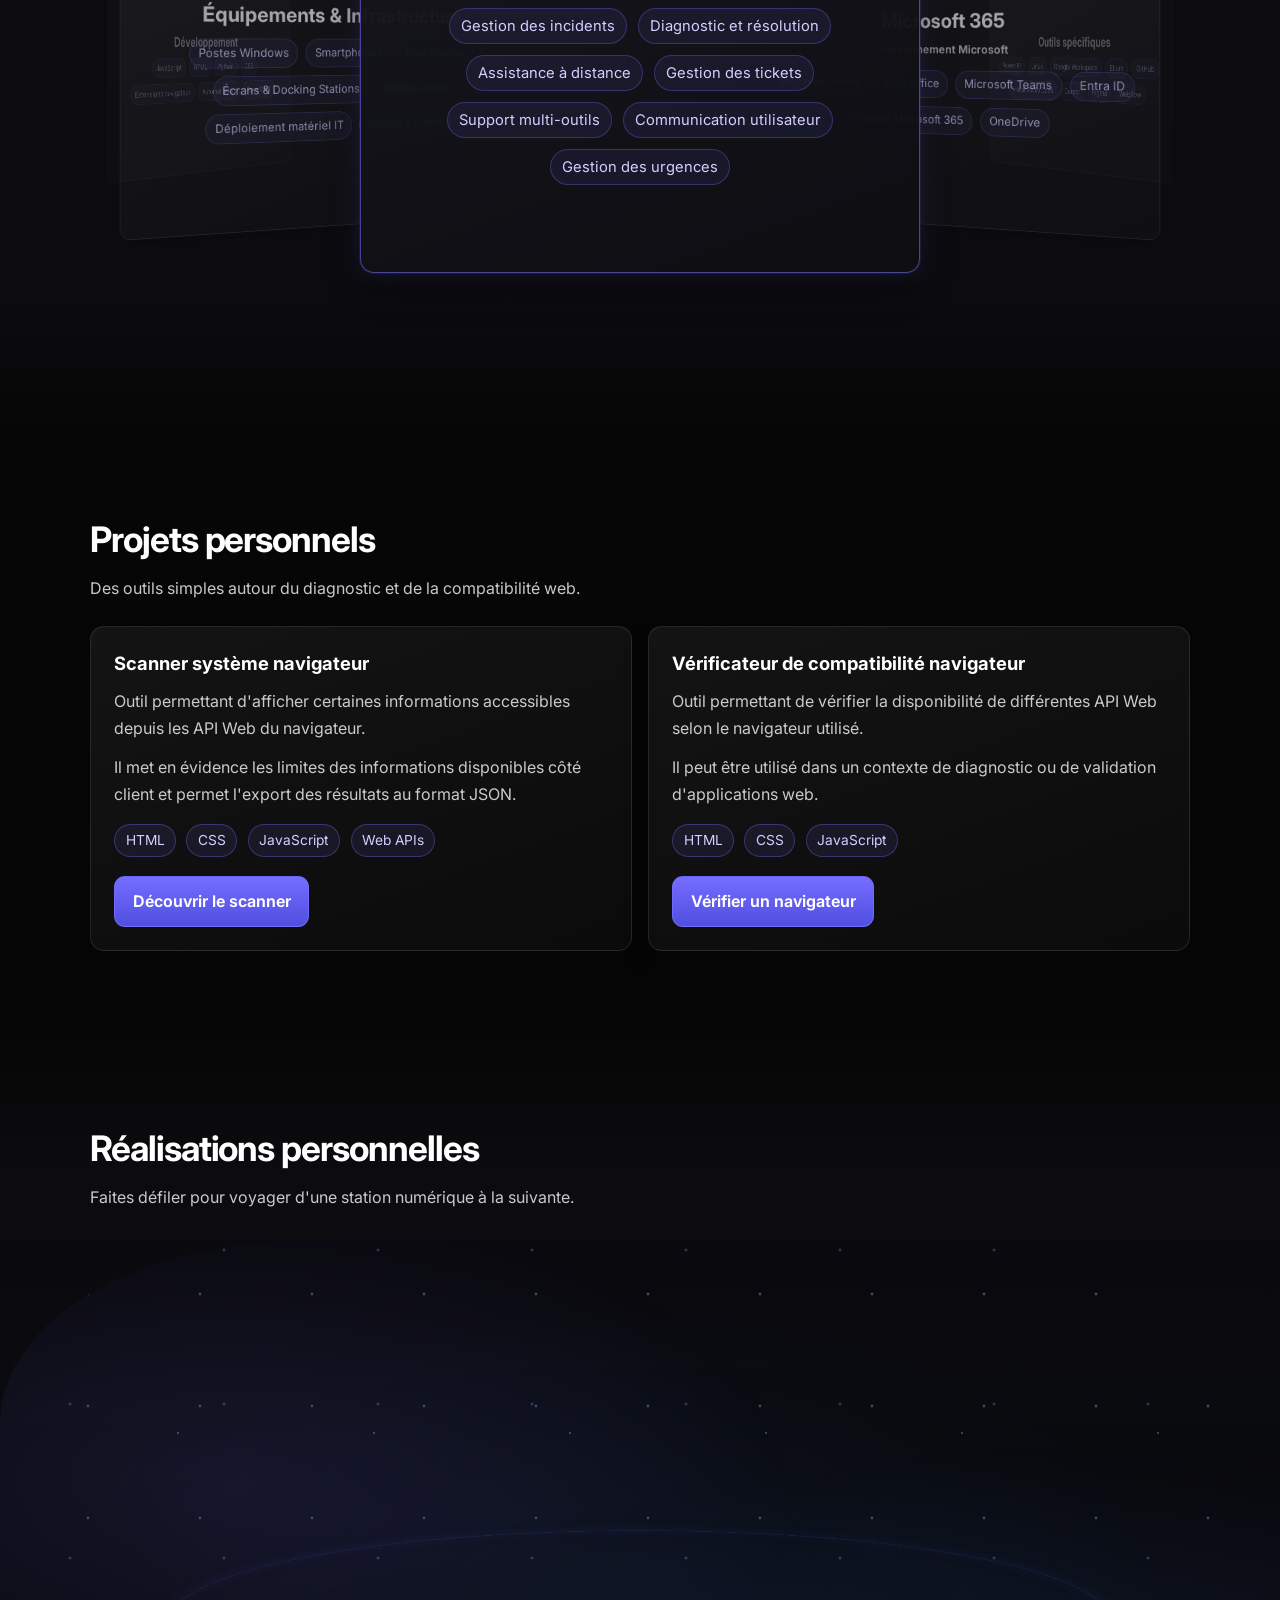
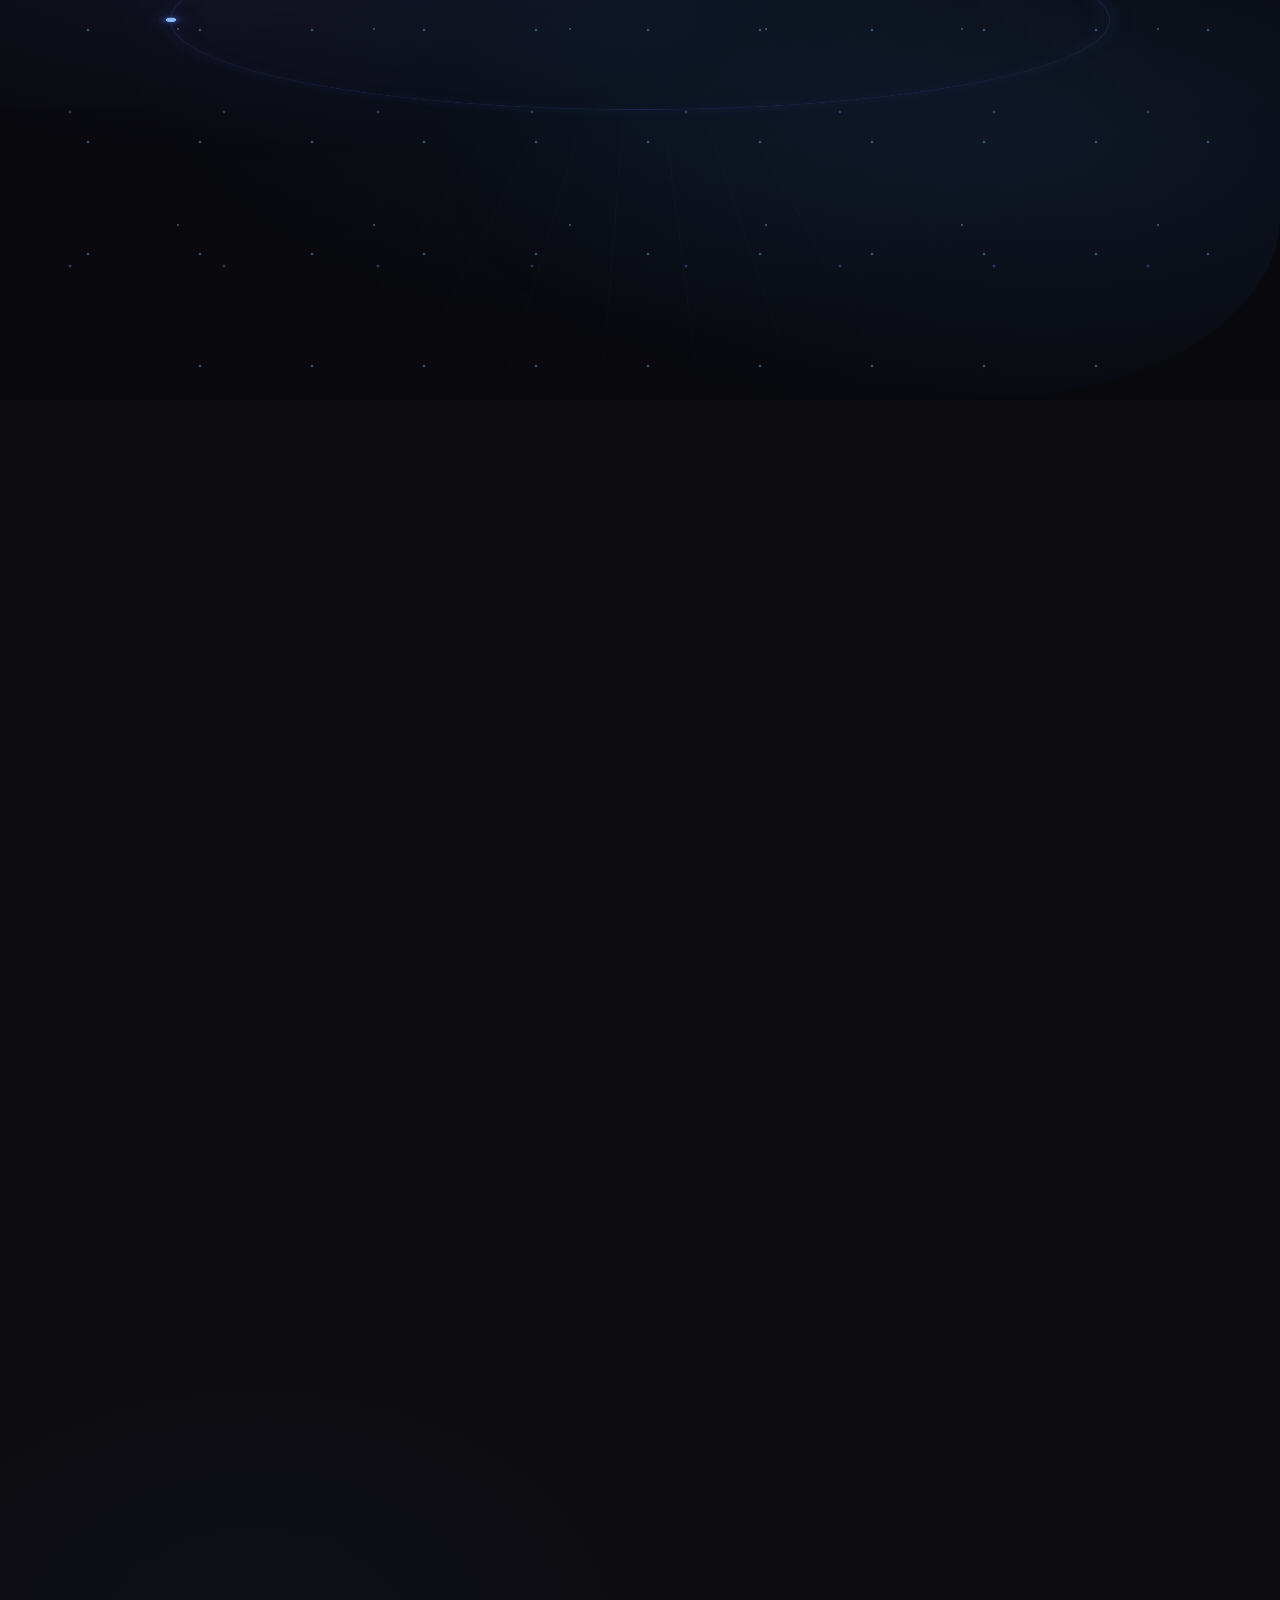
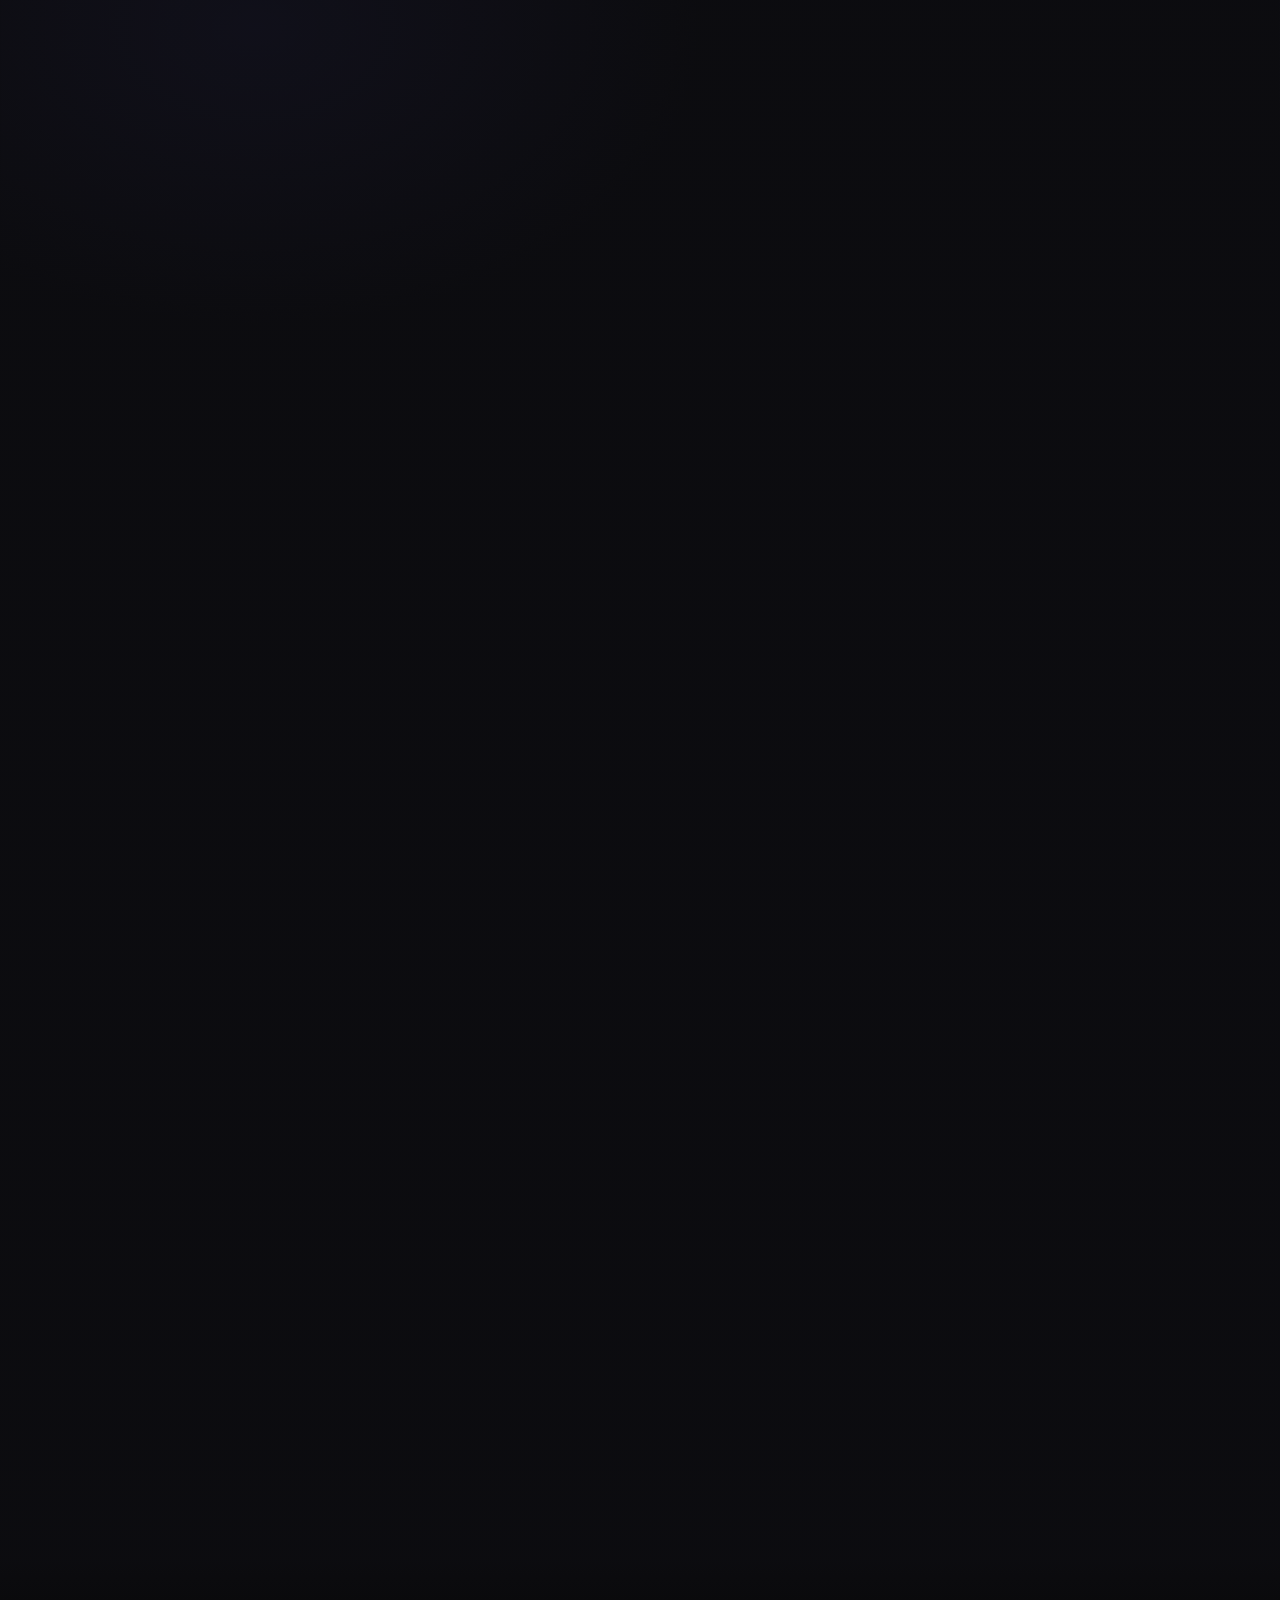
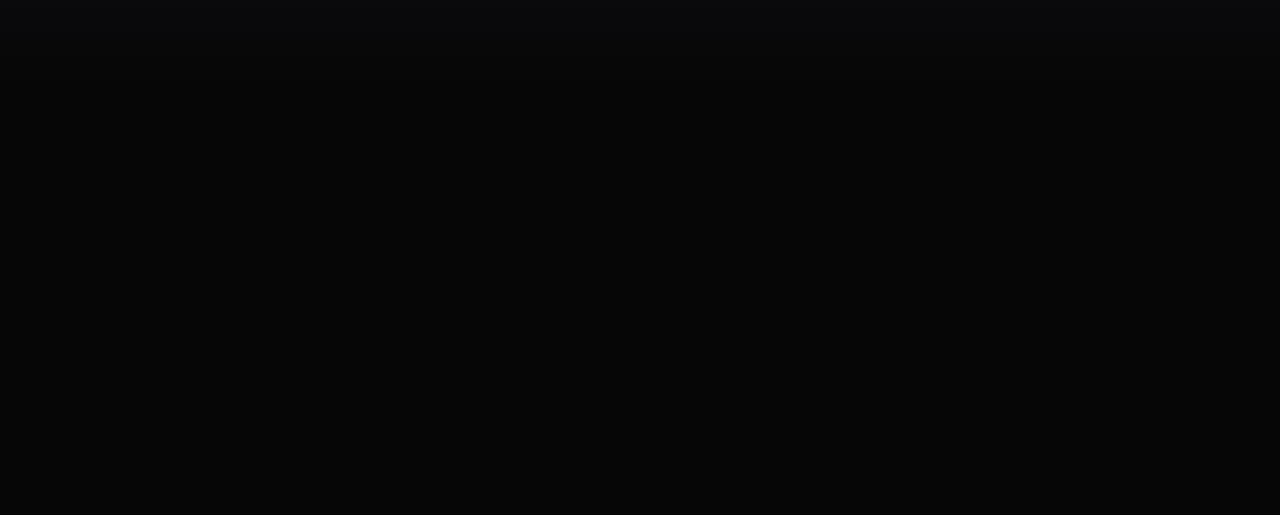
==== commit 3119fd07: "Fixes the issue with the portfolio page layout and updates the JavaScript functionality for better u" ====
--- a/index.html
+++ b/index.html
@@ -52,7 +52,7 @@
             class="profile-img"
           />
           <h1>Lucas Ribet</h1>
-          <p class="subtitle">Technicien Support Utilisateurs</p>
+          <p class="subtitle">Portfolio</p>
           <p class="description" id="intro-phrase">
             "Je suis peut-être paresseux, mais automatiser une tâche est souvent
             plus rapide que la refaire 100 fois."
--- a/css/portfolio.css
+++ b/css/portfolio.css
@@ -1278,10 +1278,12 @@
 .project-journey.is-spatial .project-journey__stage {
   position: sticky;
   top: var(--project-sticky-top);
+  width: 100%;
   height: min(760px, calc(100svh - 112px));
   min-height: min(540px, calc(100svh - 100px));
   isolation: isolate;
   overflow: hidden;
+  border-radius: 0;
   perspective: 1600px;
   transform-style: preserve-3d;
   background:
@@ -1450,7 +1452,7 @@
   top: 50%;
   left: 50%;
   display: block;
-  width: min(1040px, calc(100% - 2rem));
+  width: min(1140px, calc(100% - 2rem));
   height: min(700px, 100%);
   margin: 0;
   overflow: visible;
@@ -1481,7 +1483,7 @@
   top: 50%;
   left: 50%;
   display: grid;
-  width: min(590px, 68%);
+  width: min(1000px, 90%);
   grid-template-columns: minmax(0, 1fr);
   gap: 0.5rem;
   justify-items: center;
@@ -1499,8 +1501,8 @@
   width: 100%;
   aspect-ratio: 16 / 9;
   min-height: 0;
-  border: 1px solid rgba(119, 190, 255, 0.58);
-  border-radius: calc(var(--radius) + 6px);
+  border: 0;
+  border-radius: 0;
   box-shadow:
     0 0 22px rgba(63, 142, 252, 0.24),
     0 0 58px rgba(63, 142, 252, 0.16),
@@ -1515,8 +1517,8 @@
   position: absolute;
   z-index: 1;
   inset: 0;
-  border: 1px solid rgba(119, 190, 255, 0.44);
-  border-radius: inherit;
+  border: 0;
+  border-radius: 0;
   background:
     radial-gradient(ellipse at 50% 45%, rgba(63, 142, 252, 0.2), transparent 62%),
     linear-gradient(145deg, rgba(7, 11, 22, 0.94), rgba(11, 17, 31, 0.97));
@@ -1885,7 +1887,7 @@
   }
 
   .project-journey.is-spatial .project-journey__core {
-    width: min(520px, 76%);
+    width: min(740px, 90%);
   }
 
   .project-journey.is-spatial .project-satellite {
@@ -1963,7 +1965,7 @@
   }
 
   .project-journey.is-spatial .project-journey__core {
-    width: min(460px, 82%);
+    width: min(540px, 90%);
   }
 
   .project-journey.is-spatial .project-journey__core .achievement-content {
